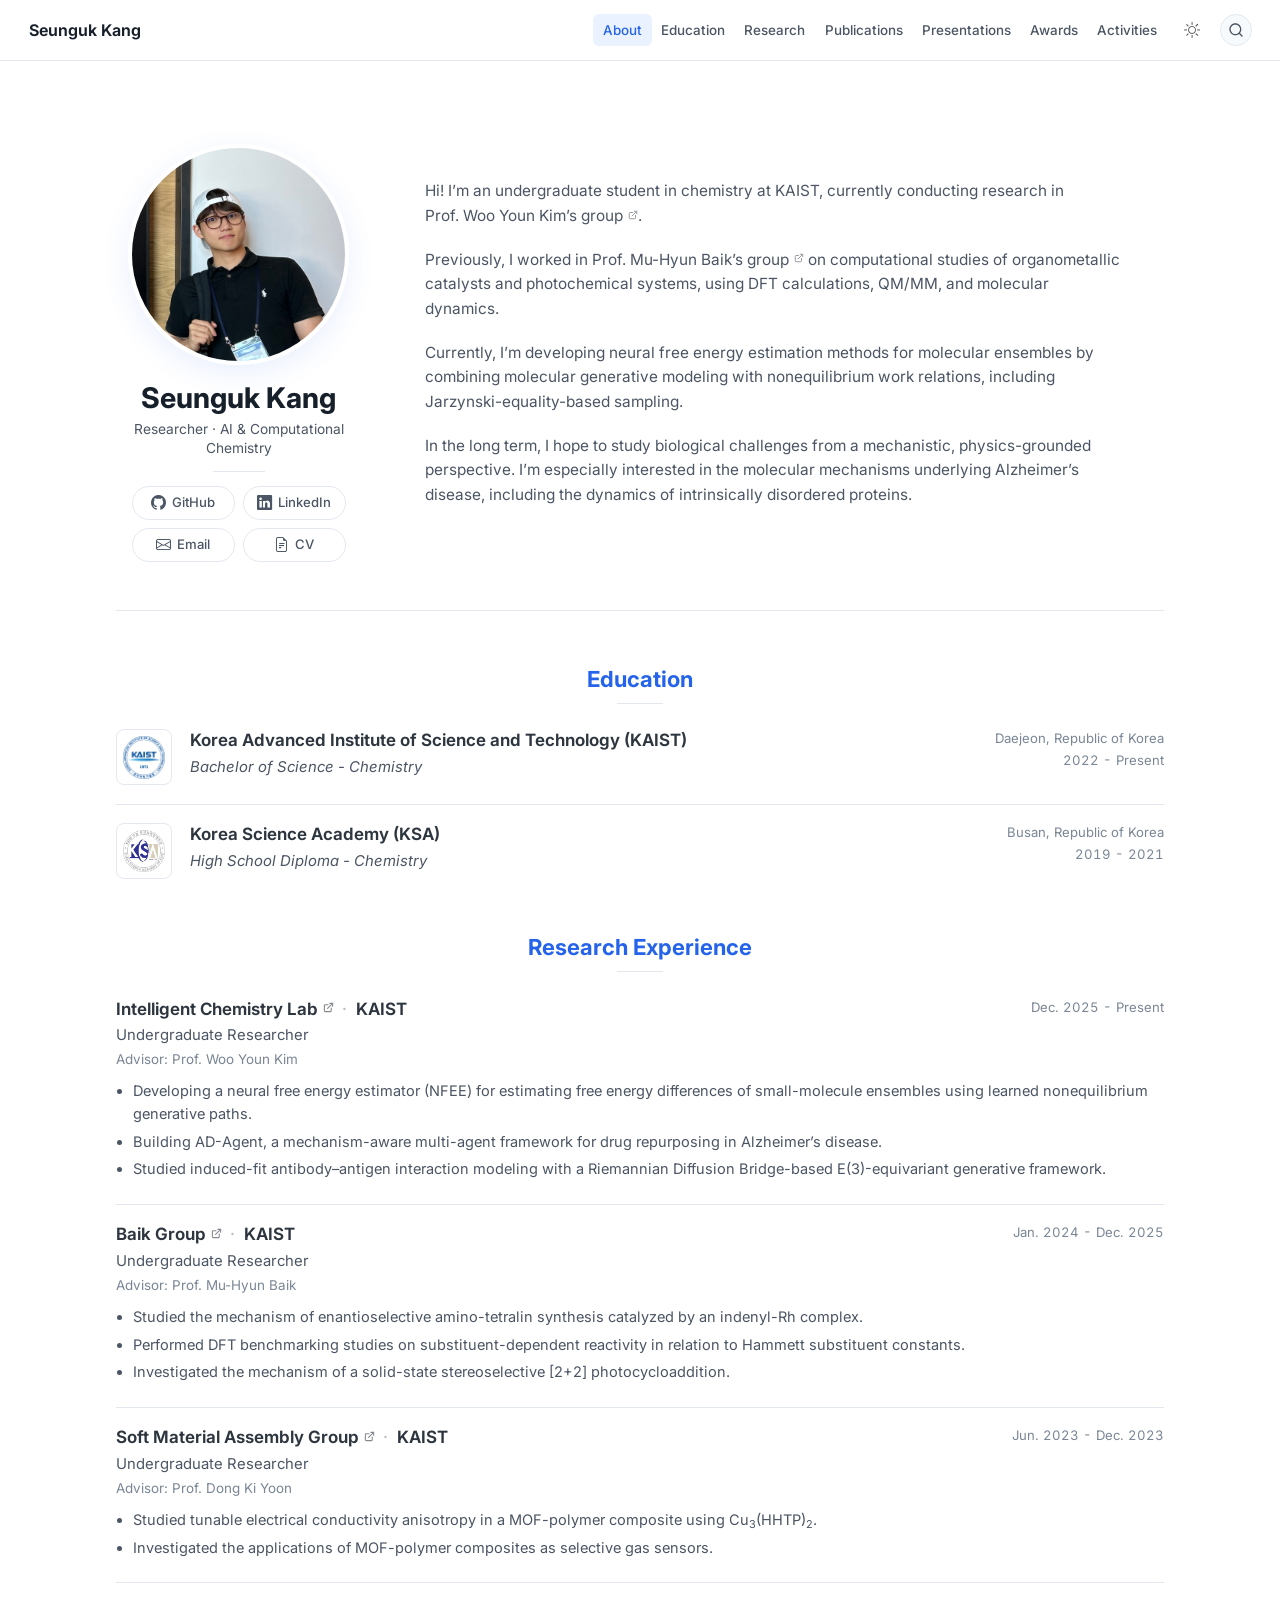
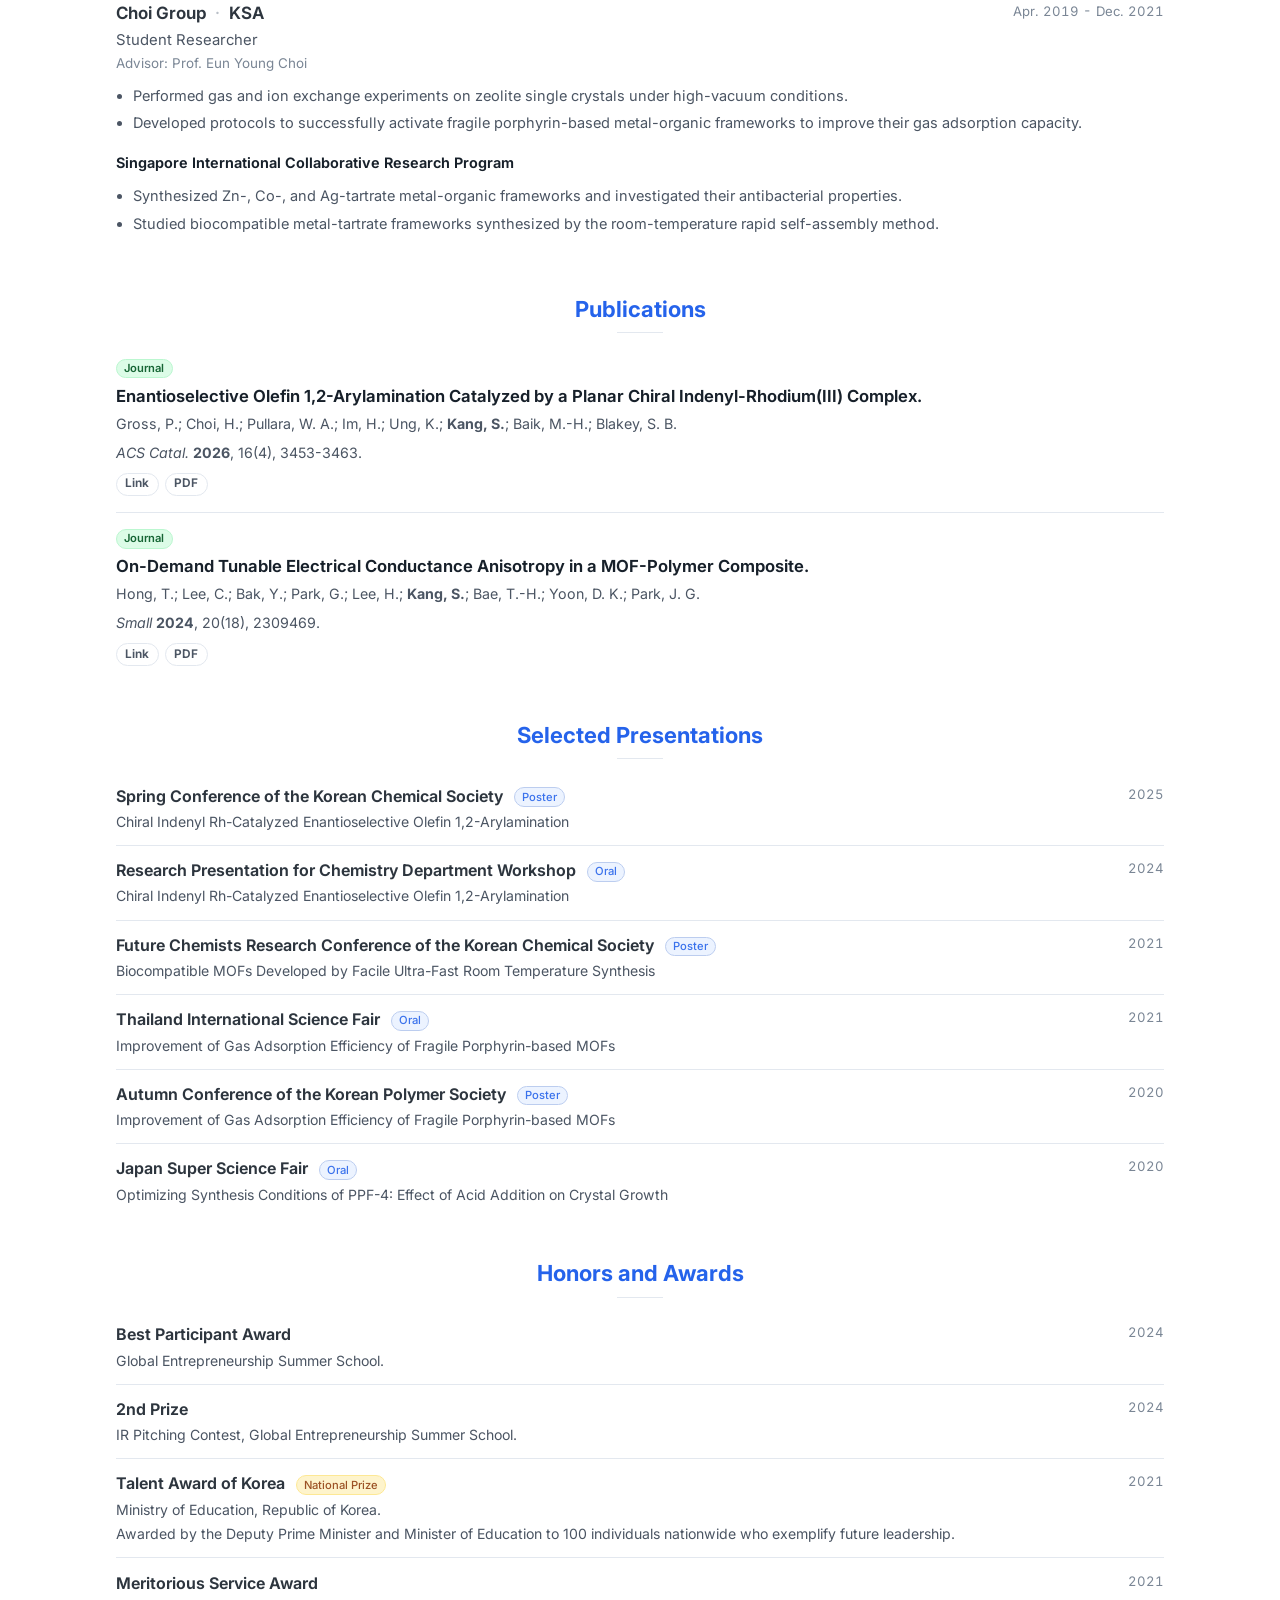
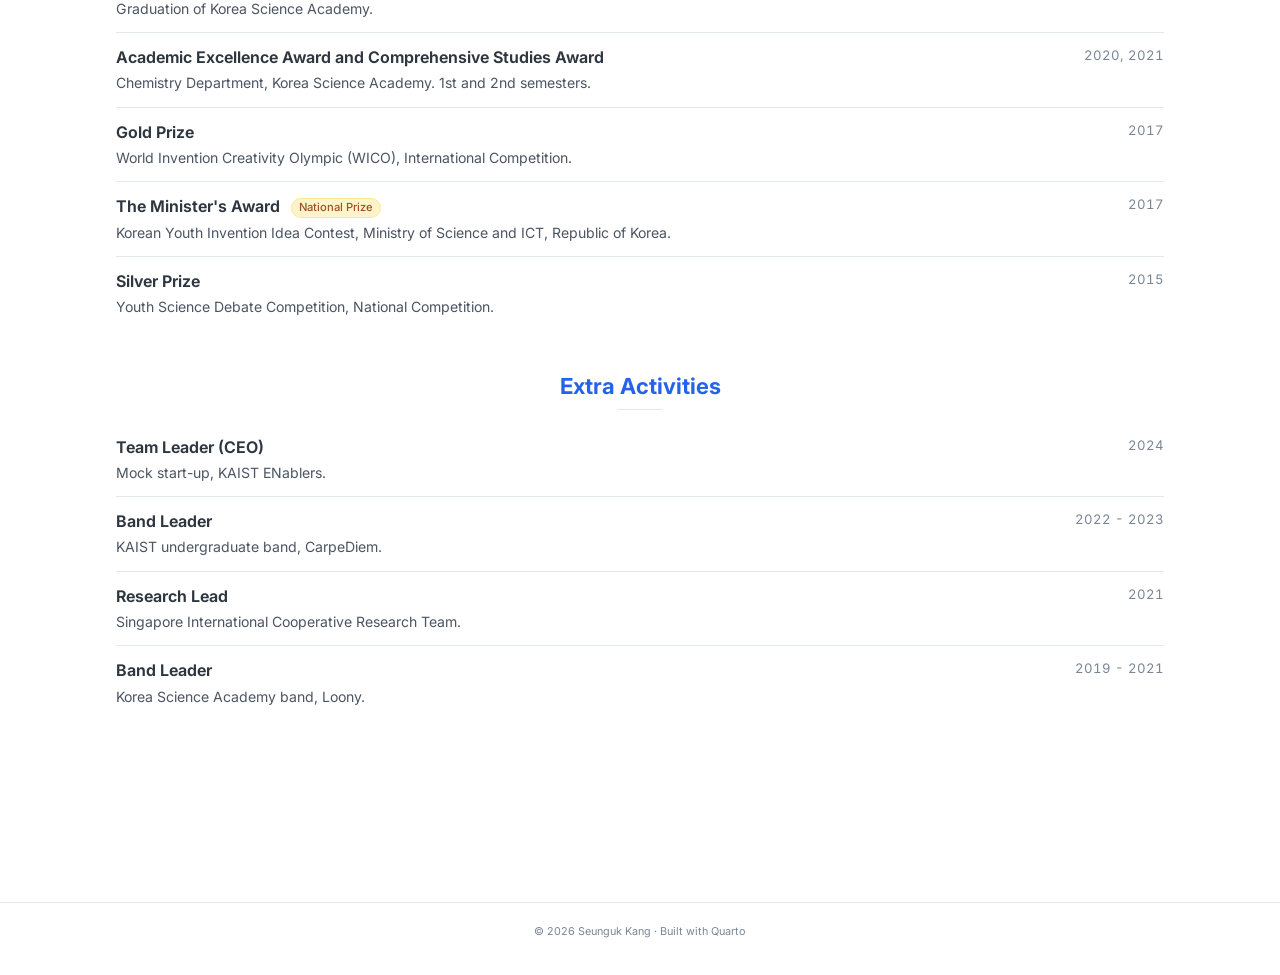
==== index.html @ 9afadae0 "deploy: a4766dec258dbac88ccc07f22ca8077f223b9bf3" ====
<!DOCTYPE html>
<html xmlns="http://www.w3.org/1999/xhtml" lang="en" xml:lang="en"><head>

<meta charset="utf-8">
<meta name="generator" content="quarto-1.9.38">

<meta name="viewport" content="width=device-width, initial-scale=1.0, user-scalable=yes">


<title>About – Seunguk Kang</title>
<style>
/* Default styles provided by pandoc.
** See https://pandoc.org/MANUAL.html#variables-for-html for config info.
*/
code{white-space: pre-wrap;}
span.smallcaps{font-variant: small-caps;}
div.columns{display: flex; gap: min(4vw, 1.5em);}
div.column{flex: auto; overflow-x: auto;}
div.hanging-indent{margin-left: 1.5em; text-indent: -1.5em;}
ul.task-list{list-style: none;}
ul.task-list li input[type="checkbox"] {
  width: 0.8em;
  margin: 0 0.8em 0.2em -1em; /* quarto-specific, see https://github.com/quarto-dev/quarto-cli/issues/4556 */ 
  vertical-align: middle;
}
</style>


<script src="site_libs/quarto-nav/quarto-nav.js"></script>
<script src="site_libs/quarto-nav/headroom.min.js"></script>
<script src="site_libs/clipboard/clipboard.min.js"></script>
<script src="site_libs/quarto-search/autocomplete.umd.js"></script>
<script src="site_libs/quarto-search/fuse.min.js"></script>
<script src="site_libs/quarto-search/quarto-search.js"></script>
<meta name="quarto:offset" content="./">
<link href="./assets/img/favicon.ico" rel="icon">
<script src="site_libs/quarto-html/quarto.js" type="module"></script>
<script src="site_libs/quarto-html/tabsets/tabsets.js" type="module"></script>
<script src="site_libs/quarto-html/popper.min.js"></script>
<script src="site_libs/quarto-html/tippy.umd.min.js"></script>
<script src="site_libs/quarto-html/anchor.min.js"></script>
<link href="site_libs/quarto-html/tippy.css" rel="stylesheet">
<link href="site_libs/quarto-html/quarto-syntax-highlighting-d58168542e1b05ab509c510cbeb13b13.css" rel="stylesheet" class="quarto-color-scheme" id="quarto-text-highlighting-styles">
<link href="site_libs/quarto-html/quarto-syntax-highlighting-dark-88e37a8f5ac5aee93fe4de4f1f74577c.css" rel="stylesheet" class="quarto-color-scheme quarto-color-alternate" id="quarto-text-highlighting-styles">
<link href="site_libs/quarto-html/quarto-syntax-highlighting-d58168542e1b05ab509c510cbeb13b13.css" rel="stylesheet" class="quarto-color-scheme-extra" id="quarto-text-highlighting-styles">
<script src="site_libs/bootstrap/bootstrap.min.js"></script>
<link href="site_libs/bootstrap/bootstrap-icons.css" rel="stylesheet">
<link href="site_libs/bootstrap/bootstrap-965197c126775c6420c05f6be3feb18d.min.css" rel="stylesheet" append-hash="true" class="quarto-color-scheme" id="quarto-bootstrap" data-mode="light">
<link href="site_libs/bootstrap/bootstrap-dark-6d43f9b1f0f131629f272152617cad89.min.css" rel="stylesheet" append-hash="true" class="quarto-color-scheme quarto-color-alternate" id="quarto-bootstrap" data-mode="dark">
<link href="site_libs/bootstrap/bootstrap-965197c126775c6420c05f6be3feb18d.min.css" rel="stylesheet" append-hash="true" class="quarto-color-scheme-extra" id="quarto-bootstrap" data-mode="light">
<script id="quarto-search-options" type="application/json">{
  "location": "navbar",
  "copy-button": false,
  "collapse-after": 3,
  "panel-placement": "end",
  "type": "overlay",
  "limit": 50,
  "keyboard-shortcut": [
    "f",
    "/",
    "s"
  ],
  "show-item-context": false,
  "language": {
    "search-no-results-text": "No results",
    "search-matching-documents-text": "matching documents",
    "search-copy-link-title": "Copy link to search",
    "search-hide-matches-text": "Hide additional matches",
    "search-more-match-text": "more match in this document",
    "search-more-matches-text": "more matches in this document",
    "search-clear-button-title": "Clear",
    "search-text-placeholder": "",
    "search-detached-cancel-button-title": "Cancel",
    "search-submit-button-title": "Submit",
    "search-label": "Search"
  }
}</script>
<style>html{ scroll-behavior: smooth; }</style>
<link rel="preconnect" href="https://fonts.googleapis.com">
<link href="https://fonts.googleapis.com/css2?family=Inter:wght@300;400;500;600;700;800&amp;family=JetBrains+Mono:wght@400;500&amp;display=swap" rel="stylesheet">


</head>

<body class="nav-fixed fullcontent quarto-light"><script id="quarto-html-before-body" type="application/javascript">
    const toggleBodyColorMode = (bsSheetEl) => {
      const mode = bsSheetEl.getAttribute("data-mode");
      const bodyEl = window.document.querySelector("body");
      if (mode === "dark") {
        bodyEl.classList.add("quarto-dark");
        bodyEl.classList.remove("quarto-light");
      } else {
        bodyEl.classList.add("quarto-light");
        bodyEl.classList.remove("quarto-dark");
      }
    }
    const toggleBodyColorPrimary = () => {
      const bsSheetEl = window.document.querySelector("link#quarto-bootstrap:not([rel=disabled-stylesheet])");
      if (bsSheetEl) {
        toggleBodyColorMode(bsSheetEl);
      }
    }
    const setColorSchemeToggle = (alternate) => {
      const toggles = window.document.querySelectorAll('.quarto-color-scheme-toggle');
      for (let i=0; i < toggles.length; i++) {
        const toggle = toggles[i];
        if (toggle) {
          if (alternate) {
            toggle.classList.add("alternate");
          } else {
            toggle.classList.remove("alternate");
          }
        }
      }
    };
    const toggleColorMode = (alternate) => {
      // Switch the stylesheets
      const primaryStylesheets = window.document.querySelectorAll('link.quarto-color-scheme:not(.quarto-color-alternate)');
      const alternateStylesheets = window.document.querySelectorAll('link.quarto-color-scheme.quarto-color-alternate');
      manageTransitions('#quarto-margin-sidebar .nav-link', false);
      if (alternate) {
        // note: dark is layered on light, we don't disable primary!
        enableStylesheet(alternateStylesheets);
        for (const sheetNode of alternateStylesheets) {
          if (sheetNode.id === "quarto-bootstrap") {
            toggleBodyColorMode(sheetNode);
          }
        }
      } else {
        disableStylesheet(alternateStylesheets);
        enableStylesheet(primaryStylesheets)
        toggleBodyColorPrimary();
      }
      manageTransitions('#quarto-margin-sidebar .nav-link', true);
      // Switch the toggles
      setColorSchemeToggle(alternate)
      // Hack to workaround the fact that safari doesn't
      // properly recolor the scrollbar when toggling (#1455)
      if (navigator.userAgent.indexOf('Safari') > 0 && navigator.userAgent.indexOf('Chrome') == -1) {
        manageTransitions("body", false);
        window.scrollTo(0, 1);
        setTimeout(() => {
          window.scrollTo(0, 0);
          manageTransitions("body", true);
        }, 40);
      }
    }
    const disableStylesheet = (stylesheets) => {
      for (let i=0; i < stylesheets.length; i++) {
        const stylesheet = stylesheets[i];
        stylesheet.rel = 'disabled-stylesheet';
      }
    }
    const enableStylesheet = (stylesheets) => {
      for (let i=0; i < stylesheets.length; i++) {
        const stylesheet = stylesheets[i];
        if(stylesheet.rel !== 'stylesheet') { // for Chrome, which will still FOUC without this check
          stylesheet.rel = 'stylesheet';
        }
      }
    }
    const manageTransitions = (selector, allowTransitions) => {
      const els = window.document.querySelectorAll(selector);
      for (let i=0; i < els.length; i++) {
        const el = els[i];
        if (allowTransitions) {
          el.classList.remove('notransition');
        } else {
          el.classList.add('notransition');
        }
      }
    }
    const isFileUrl = () => {
      return window.location.protocol === 'file:';
    }
    const hasAlternateSentinel = () => {
      let styleSentinel = getColorSchemeSentinel();
      if (styleSentinel !== null) {
        return styleSentinel === "alternate";
      } else {
        return false;
      }
    }
    const setStyleSentinel = (alternate) => {
      const value = alternate ? "alternate" : "default";
      if (!isFileUrl()) {
        window.localStorage.setItem("quarto-color-scheme", value);
      } else {
        localAlternateSentinel = value;
      }
    }
    const getColorSchemeSentinel = () => {
      if (!isFileUrl()) {
        const storageValue = window.localStorage.getItem("quarto-color-scheme");
        return storageValue != null ? storageValue : localAlternateSentinel;
      } else {
        return localAlternateSentinel;
      }
    }
    const toggleGiscusIfUsed = (isAlternate, darkModeDefault) => {
      const baseTheme = document.querySelector('#giscus-base-theme')?.value ?? 'light';
      const alternateTheme = document.querySelector('#giscus-alt-theme')?.value ?? 'dark';
      let newTheme = '';
      if(authorPrefersDark) {
        newTheme = isAlternate ? baseTheme : alternateTheme;
      } else {
        newTheme = isAlternate ? alternateTheme : baseTheme;
      }
      const changeGiscusTheme = () => {
        // From: https://github.com/giscus/giscus/issues/336
        const sendMessage = (message) => {
          const iframe = document.querySelector('iframe.giscus-frame');
          if (!iframe) return;
          iframe.contentWindow.postMessage({ giscus: message }, 'https://giscus.app');
        }
        sendMessage({
          setConfig: {
            theme: newTheme
          }
        });
      }
      const isGiscussLoaded = window.document.querySelector('iframe.giscus-frame') !== null;
      if (isGiscussLoaded) {
        changeGiscusTheme();
      }
    };
    const authorPrefersDark = false;
    const darkModeDefault = authorPrefersDark;
      document.querySelector('link#quarto-text-highlighting-styles.quarto-color-scheme-extra').rel = 'disabled-stylesheet';
      document.querySelector('link#quarto-bootstrap.quarto-color-scheme-extra').rel = 'disabled-stylesheet';
    let localAlternateSentinel = darkModeDefault ? 'alternate' : 'default';
    // Dark / light mode switch
    window.quartoToggleColorScheme = () => {
      // Read the current dark / light value
      let toAlternate = !hasAlternateSentinel();
      toggleColorMode(toAlternate);
      setStyleSentinel(toAlternate);
      toggleGiscusIfUsed(toAlternate, darkModeDefault);
      window.dispatchEvent(new Event('resize'));
    };
    // Switch to dark mode if need be
    if (hasAlternateSentinel()) {
      toggleColorMode(true);
    } else {
      toggleColorMode(false);
    }
  </script>

<div id="quarto-search-results"></div>
  <header id="quarto-header" class="headroom fixed-top">
    <nav class="navbar navbar-expand-lg " data-bs-theme="dark">
      <div class="navbar-container container-fluid">
      <div class="navbar-brand-container mx-auto">
    <a class="navbar-brand" href="./index.html">
    <span class="navbar-title">Seunguk Kang</span>
    </a>
  </div>
            <div id="quarto-search" class="" title="Search"></div>
          <button class="navbar-toggler" type="button" data-bs-toggle="collapse" data-bs-target="#navbarCollapse" aria-controls="navbarCollapse" role="menu" aria-expanded="false" aria-label="Toggle navigation" onclick="if (window.quartoToggleHeadroom) { window.quartoToggleHeadroom(); }">
  <span class="navbar-toggler-icon"></span>
</button>
          <div class="collapse navbar-collapse" id="navbarCollapse">
            <ul class="navbar-nav navbar-nav-scroll me-auto">
  <li class="nav-item">
    <a class="nav-link active" href="./index.html" aria-current="page"> 
<span class="menu-text">About</span></a>
  </li>  
  <li class="nav-item">
    <a class="nav-link" href="./index.html#education"> 
<span class="menu-text">Education</span></a>
  </li>  
  <li class="nav-item">
    <a class="nav-link" href="./index.html#research-experiences"> 
<span class="menu-text">Research</span></a>
  </li>  
  <li class="nav-item">
    <a class="nav-link" href="./index.html#publications"> 
<span class="menu-text">Publications</span></a>
  </li>  
  <li class="nav-item">
    <a class="nav-link" href="./index.html#selected-presentations"> 
<span class="menu-text">Presentations</span></a>
  </li>  
  <li class="nav-item">
    <a class="nav-link" href="./index.html#honors-and-awards"> 
<span class="menu-text">Awards</span></a>
  </li>  
  <li class="nav-item">
    <a class="nav-link" href="./index.html#extra-activities"> 
<span class="menu-text">Activities</span></a>
  </li>  
</ul>
          </div> <!-- /navcollapse -->
            <div class="quarto-navbar-tools">
  <a href="" class="quarto-color-scheme-toggle quarto-navigation-tool  px-1" onclick="window.quartoToggleColorScheme(); return false;" title="Toggle dark mode"><i class="bi"></i></a>
</div>
      </div> <!-- /container-fluid -->
    </nav>
</header>
<!-- content -->
<div id="quarto-content" class="quarto-container page-columns page-rows-contents page-layout-article page-navbar">
<!-- sidebar -->
<!-- margin-sidebar -->
    
<!-- main -->
<main class="content" id="quarto-document-content">


<header id="title-block-header" class="quarto-title-block default">
<div class="quarto-title">
<h1 class="title">About</h1>
</div>



<div class="quarto-title-meta">

    
  
    
  </div>
  


</header>


<div class="sk-about-page">
  <div class="sk-mobile-notice">
    This page is optimized for desktop viewing. Please use a larger screen for the best layout.
  </div>

  <div class="sk-about-hero">
    <div class="sk-profile-panel">
      <img src="assets/img/Profile.jpg" alt="Seunguk Kang" class="sk-profile-img">
      <h1 class="sk-profile-name">Seunguk Kang</h1>
      <p class="sk-profile-role">Researcher · AI &amp; Computational Chemistry</p>
      <div class="sk-profile-divider" aria-hidden="true"></div>
      <div class="sk-social-links">
        <a href="https://github.com/seungukkang" target="_blank" rel="noopener" aria-label="GitHub profile">
          <i class="bi bi-github" aria-hidden="true"></i>
          GitHub
        </a>
        <a href="https://www.linkedin.com/in/seungukkang319/" target="_blank" rel="noopener" aria-label="LinkedIn profile">
          <i class="bi bi-linkedin" aria-hidden="true"></i>
          LinkedIn
        </a>
        <a href="mailto:drkd319@kaist.ac.kr" aria-label="Email Seunguk Kang">
          <i class="bi bi-envelope" aria-hidden="true"></i>
          Email
        </a>
        <a href="assets/cv/Seunguk_Kang_CV.pdf" target="_blank" rel="noopener" aria-label="Download CV">
          <i class="bi bi-file-earmark-text" aria-hidden="true"></i>
          CV
        </a>
      </div>
    </div>
    <div class="sk-about-copy">
      <p class="sk-about-intro">
        Hi! I’m an undergraduate student in chemistry at KAIST, currently conducting research in <a class="sk-lab-link" href="https://wooyoun.kaist.ac.kr/" target="_blank" rel="noopener noreferrer">Prof. Woo Youn Kim’s group<span class="sk-link-icon" aria-hidden="true"></span><span class="visually-hidden"> website</span></a>.
      </p>
      <p class="sk-about-intro">
        Previously, I worked in <a class="sk-lab-link" href="https://baik-laboratory.com/" target="_blank" rel="noopener noreferrer">Prof. Mu-Hyun Baik’s group<span class="sk-link-icon" aria-hidden="true"></span><span class="visually-hidden"> website</span></a> on computational studies of organometallic catalysts and photochemical systems, using DFT calculations, QM/MM, and molecular dynamics.
      </p>
      <p class="sk-about-intro">
        Currently, I’m developing neural free energy estimation methods for molecular ensembles by combining molecular generative modeling with nonequilibrium work relations, including Jarzynski-equality-based sampling.
      </p>
      <p class="sk-about-intro">
        In the long term, I hope to study biological challenges from a mechanistic, physics-grounded perspective. I’m especially interested in the molecular mechanisms underlying Alzheimer’s disease, including the dynamics of intrinsically disordered proteins.
      </p>
    </div>
  </div>

  <section class="sk-about-section" id="education">
    <h2 class="anchored">Education</h2>
    <div class="sk-entry-list">
      <article class="sk-entry">
        <div class="sk-entry-mark">
          <img src="assets/img/emblem_KAIST.gif" alt="KAIST emblem">
        </div>
        <div class="sk-entry-body">
          <div class="sk-entry-header">
            <div>
              <h3 class="anchored">Korea Advanced Institute of Science and Technology (KAIST)</h3>
              <p class="sk-entry-role"><em>Bachelor of Science - Chemistry</em></p>
            </div>
            <div class="sk-entry-meta">
              <span>Daejeon, Republic of Korea</span>
              <span>2022 - Present</span>
            </div>
          </div>
        </div>
      </article>

      <article class="sk-entry">
        <div class="sk-entry-mark">
          <img src="assets/img/Emblem_KSA.png" alt="KSA emblem">
        </div>
        <div class="sk-entry-body">
          <div class="sk-entry-header">
            <div>
              <h3 class="anchored">Korea Science Academy (KSA)</h3>
              <p class="sk-entry-role"><em>High School Diploma - Chemistry</em></p>
            </div>
            <div class="sk-entry-meta">
              <span>Busan, Republic of Korea</span>
              <span>2019 - 2021</span>
            </div>
          </div>
        </div>
      </article>
    </div>
  </section>

  <section class="sk-about-section" id="research-experiences">
    <h2 class="anchored">Research Experience</h2>
    <div class="sk-entry-list">
      <article class="sk-entry sk-entry-plain">
        <div class="sk-entry-body">
          <div class="sk-entry-header">
            <div>
              <h3 class="anchored"><a class="sk-lab-link" href="https://wooyoun.kaist.ac.kr/" target="_blank" rel="noopener noreferrer">Intelligent Chemistry Lab<span class="sk-link-icon" aria-hidden="true"></span><span class="visually-hidden"> website</span></a> <span class="sk-entry-separator">·</span> KAIST</h3>
              <p class="sk-entry-role">Undergraduate Researcher</p>
              <p class="sk-entry-advisor">Advisor: Prof. Woo Youn Kim</p>
            </div>
            <div class="sk-entry-meta">
              <span>Dec. 2025 - Present</span>
            </div>
          </div>
          <ul class="sk-entry-bullets">
            <li>Developing a neural free energy estimator (NFEE) for estimating free energy differences of small-molecule ensembles using learned nonequilibrium generative paths.</li>
            <li>Building AD-Agent, a mechanism-aware multi-agent framework for drug repurposing in Alzheimer’s disease.</li>
            <li>Studied induced-fit antibody–antigen interaction modeling with a Riemannian Diffusion Bridge-based E(3)-equivariant generative framework.</li>
          </ul>
        </div>
      </article>

      <article class="sk-entry sk-entry-plain">
        <div class="sk-entry-body">
          <div class="sk-entry-header">
            <div>
              <h3 class="anchored"><a class="sk-lab-link" href="https://baik-laboratory.com/" target="_blank" rel="noopener noreferrer">Baik Group<span class="sk-link-icon" aria-hidden="true"></span><span class="visually-hidden"> website</span></a> <span class="sk-entry-separator">·</span> KAIST</h3>
              <p class="sk-entry-role">Undergraduate Researcher</p>
              <p class="sk-entry-advisor">Advisor: Prof. Mu-Hyun Baik</p>
            </div>
            <div class="sk-entry-meta">
              <span>Jan. 2024 - Dec. 2025</span>
            </div>
          </div>
          <ul class="sk-entry-bullets">
            <li>Studied the mechanism of enantioselective amino-tetralin synthesis catalyzed by an indenyl-Rh complex.</li>
            <li>Performed DFT benchmarking studies on substituent-dependent reactivity in relation to Hammett substituent constants.</li>
            <li>Investigated the mechanism of a solid-state stereoselective [2+2] photocycloaddition.</li>
          </ul>
        </div>
      </article>

      <article class="sk-entry sk-entry-plain">
        <div class="sk-entry-body">
          <div class="sk-entry-header">
            <div>
              <h3 class="anchored"><a class="sk-lab-link" href="https://yoon.kaist.ac.kr/" target="_blank" rel="noopener noreferrer">Soft Material Assembly Group<span class="sk-link-icon" aria-hidden="true"></span><span class="visually-hidden"> website</span></a> <span class="sk-entry-separator">·</span> KAIST</h3>
              <p class="sk-entry-role">Undergraduate Researcher</p>
              <p class="sk-entry-advisor">Advisor: Prof. Dong Ki Yoon</p>
            </div>
            <div class="sk-entry-meta">
              <span>Jun. 2023 - Dec. 2023</span>
            </div>
          </div>
          <ul class="sk-entry-bullets">
            <li>Studied tunable electrical conductivity anisotropy in a MOF-polymer composite using Cu<sub>3</sub>(HHTP)<sub>2</sub>.</li>
            <li>Investigated the applications of MOF-polymer composites as selective gas sensors.</li>
          </ul>
        </div>
      </article>

      <article class="sk-entry sk-entry-plain">
        <div class="sk-entry-body">
          <div class="sk-entry-header">
            <div>
              <h3 class="anchored">Choi Group <span class="sk-entry-separator">·</span> KSA</h3>
              <p class="sk-entry-role">Student Researcher</p>
              <p class="sk-entry-advisor">Advisor: Prof. Eun Young Choi</p>
            </div>
            <div class="sk-entry-meta">
              <span>Apr. 2019 - Dec. 2021</span>
            </div>
          </div>
          <ul class="sk-entry-bullets">
            <li>Performed gas and ion exchange experiments on zeolite single crystals under high-vacuum conditions.</li>
            <li>Developed protocols to successfully activate fragile porphyrin-based metal-organic frameworks to improve their gas adsorption capacity.</li>
          </ul>
          <p class="sk-entry-subheading">Singapore International Collaborative Research Program</p>
          <ul class="sk-entry-bullets">
            <li>Synthesized Zn-, Co-, and Ag-tartrate metal-organic frameworks and investigated their antibacterial properties.</li>
            <li>Studied biocompatible metal-tartrate frameworks synthesized by the room-temperature rapid self-assembly method.</li>
          </ul>
        </div>
      </article>
    </div>
  </section>

  <section class="sk-about-section" id="publications">
    <h2 class="anchored">Publications</h2>
    <div class="sk-publication-list">
      <article class="sk-publication">
        <div>
          <div class="sk-publication-kicker">
            <span class="sk-pub-type-badge pub-journal">Journal</span>
          </div>
          <p class="sk-publication-title">Enantioselective Olefin 1,2-Arylamination Catalyzed by a Planar Chiral Indenyl-Rhodium(III) Complex.</p>
          <p class="sk-publication-authors">Gross, P.; Choi, H.; Pullara, W. A.; Im, H.; Ung, K.; <strong>Kang, S.</strong>; Baik, M.-H.; Blakey, S. B.</p>
          <p class="sk-publication-venue"><em>ACS Catal.</em> <strong>2026</strong>, 16(4), 3453-3463.</p>
          <div class="sk-publication-links">
            <a href="https://doi.org/10.1021/acscatal.5c07589" target="_blank" rel="noopener noreferrer">Link</a>
            <a href="https://pubs.acs.org/doi/pdf/10.1021/acscatal.5c07589" target="_blank" rel="noopener noreferrer">PDF</a>
          </div>
        </div>
      </article>

      <article class="sk-publication">
        <div>
          <div class="sk-publication-kicker">
            <span class="sk-pub-type-badge pub-journal">Journal</span>
          </div>
          <p class="sk-publication-title">On-Demand Tunable Electrical Conductance Anisotropy in a MOF-Polymer Composite.</p>
          <p class="sk-publication-authors">Hong, T.; Lee, C.; Bak, Y.; Park, G.; Lee, H.; <strong>Kang, S.</strong>; Bae, T.-H.; Yoon, D. K.; Park, J. G.</p>
          <p class="sk-publication-venue"><em>Small</em> <strong>2024</strong>, 20(18), 2309469.</p>
          <div class="sk-publication-links">
            <a href="https://doi.org/10.1002/smll.202309469" target="_blank" rel="noopener noreferrer">Link</a>
            <a href="https://onlinelibrary.wiley.com/doi/pdf/10.1002/smll.202309469" target="_blank" rel="noopener noreferrer">PDF</a>
          </div>
        </div>
      </article>
    </div>
  </section>

  <section class="sk-about-section" id="selected-presentations">
    <h2 class="anchored">Selected Presentations</h2>
    <div class="sk-activity-list">
      <article class="sk-activity">
        <div>
          <h3 class="anchored">Spring Conference of the Korean Chemical Society <span class="sk-type-badge">Poster</span></h3>
          <p>Chiral Indenyl Rh-Catalyzed Enantioselective Olefin 1,2-Arylamination</p>
        </div>
        <div class="sk-activity-meta">
          <span>2025</span>
        </div>
      </article>

      <article class="sk-activity">
        <div>
          <h3 class="anchored">Research Presentation for Chemistry Department Workshop <span class="sk-type-badge">Oral</span></h3>
          <p>Chiral Indenyl Rh-Catalyzed Enantioselective Olefin 1,2-Arylamination</p>
        </div>
        <div class="sk-activity-meta">
          <span>2024</span>
        </div>
      </article>

      <article class="sk-activity">
        <div>
          <h3 class="anchored">Future Chemists Research Conference of the Korean Chemical Society <span class="sk-type-badge">Poster</span></h3>
          <p>Biocompatible MOFs Developed by Facile Ultra-Fast Room Temperature Synthesis</p>
        </div>
        <div class="sk-activity-meta">
          <span>2021</span>
        </div>
      </article>

      <article class="sk-activity">
        <div>
          <h3 class="anchored">Thailand International Science Fair <span class="sk-type-badge">Oral</span></h3>
          <p>Improvement of Gas Adsorption Efficiency of Fragile Porphyrin-based MOFs</p>
        </div>
        <div class="sk-activity-meta">
          <span>2021</span>
        </div>
      </article>

      <article class="sk-activity">
        <div>
          <h3 class="anchored">Autumn Conference of the Korean Polymer Society <span class="sk-type-badge">Poster</span></h3>
          <p>Improvement of Gas Adsorption Efficiency of Fragile Porphyrin-based MOFs</p>
        </div>
        <div class="sk-activity-meta">
          <span>2020</span>
        </div>
      </article>

      <article class="sk-activity">
        <div>
          <h3 class="anchored">Japan Super Science Fair <span class="sk-type-badge">Oral</span></h3>
          <p>Optimizing Synthesis Conditions of PPF-4: Effect of Acid Addition on Crystal Growth</p>
        </div>
        <div class="sk-activity-meta">
          <span>2020</span>
        </div>
      </article>
    </div>
  </section>

  <section class="sk-about-section" id="honors-and-awards">
    <h2 class="anchored">Honors and Awards</h2>
    <div class="sk-activity-list">
      <article class="sk-activity">
        <div>
          <h3 class="anchored">Best Participant Award</h3>
          <p>Global Entrepreneurship Summer School.</p>
        </div>
        <div class="sk-activity-meta">
          <span>2024</span>
        </div>
      </article>

      <article class="sk-activity">
        <div>
          <h3 class="anchored">2nd Prize</h3>
          <p>IR Pitching Contest, Global Entrepreneurship Summer School.</p>
        </div>
        <div class="sk-activity-meta">
          <span>2024</span>
        </div>
      </article>

      <article class="sk-activity">
        <div>
          <h3 class="anchored">Talent Award of Korea <span class="sk-award-badge">National Prize</span></h3>
          <p>Ministry of Education, Republic of Korea.</p>
          <p>Awarded by the Deputy Prime Minister and Minister of Education to 100 individuals nationwide who exemplify future leadership.</p>
        </div>
        <div class="sk-activity-meta">
          <span>2021</span>
        </div>
      </article>

      <article class="sk-activity">
        <div>
          <h3 class="anchored">Meritorious Service Award</h3>
          <p>Graduation of Korea Science Academy.</p>
        </div>
        <div class="sk-activity-meta">
          <span>2021</span>
        </div>
      </article>

      <article class="sk-activity">
        <div>
          <h3 class="anchored">Academic Excellence Award and Comprehensive Studies Award</h3>
          <p>Chemistry Department, Korea Science Academy. 1st and 2nd semesters.</p>
        </div>
        <div class="sk-activity-meta">
          <span>2020, 2021</span>
        </div>
      </article>

      <article class="sk-activity">
        <div>
          <h3 class="anchored">Gold Prize</h3>
          <p>World Invention Creativity Olympic (WICO), International Competition.</p>
        </div>
        <div class="sk-activity-meta">
          <span>2017</span>
        </div>
      </article>

      <article class="sk-activity">
        <div>
          <h3 class="anchored">The Minister's Award <span class="sk-award-badge">National Prize</span></h3>
          <p>Korean Youth Invention Idea Contest, Ministry of Science and ICT, Republic of Korea.</p>
        </div>
        <div class="sk-activity-meta">
          <span>2017</span>
        </div>
      </article>

      <article class="sk-activity">
        <div>
          <h3 class="anchored">Silver Prize</h3>
          <p>Youth Science Debate Competition, National Competition.</p>
        </div>
        <div class="sk-activity-meta">
          <span>2015</span>
        </div>
      </article>
    </div>
  </section>

  <section class="sk-about-section" id="extra-activities">
    <h2 class="anchored">Extra Activities</h2>
    <div class="sk-activity-list">
      <article class="sk-activity">
        <div>
          <h3 class="anchored">Team Leader (CEO)</h3>
          <p>Mock start-up, KAIST ENablers.</p>
        </div>
        <div class="sk-activity-meta">
          <span>2024</span>
        </div>
      </article>

      <article class="sk-activity">
        <div>
          <h3 class="anchored">Band Leader</h3>
          <p>KAIST undergraduate band, CarpeDiem.</p>
        </div>
        <div class="sk-activity-meta">
          <span>2022 - 2023</span>
        </div>
      </article>

      <article class="sk-activity">
        <div>
          <h3 class="anchored">Research Lead</h3>
          <p>Singapore International Cooperative Research Team.</p>
        </div>
        <div class="sk-activity-meta">
          <span>2021</span>
        </div>
      </article>

      <article class="sk-activity">
        <div>
          <h3 class="anchored">Band Leader</h3>
          <p>Korea Science Academy band, Loony.</p>
        </div>
        <div class="sk-activity-meta">
          <span>2019 - 2021</span>
        </div>
      </article>
    </div>
  </section>
</div>



</main> <!-- /main -->
<script id="quarto-html-after-body" type="application/javascript">
  window.document.addEventListener("DOMContentLoaded", function (event) {
    // Ensure there is a toggle, if there isn't float one in the top right
    if (window.document.querySelector('.quarto-color-scheme-toggle') === null) {
      const a = window.document.createElement('a');
      a.classList.add('top-right');
      a.classList.add('quarto-color-scheme-toggle');
      a.href = "";
      a.onclick = function() { try { window.quartoToggleColorScheme(); } catch {} return false; };
      const i = window.document.createElement("i");
      i.classList.add('bi');
      a.appendChild(i);
      window.document.body.appendChild(a);
    }
    setColorSchemeToggle(hasAlternateSentinel())
    const icon = "";
    const anchorJS = new window.AnchorJS();
    anchorJS.options = {
      placement: 'right',
      icon: icon
    };
    anchorJS.add('.anchored');
    const isCodeAnnotation = (el) => {
      for (const clz of el.classList) {
        if (clz.startsWith('code-annotation-')) {                     
          return true;
        }
      }
      return false;
    }
    const onCopySuccess = function(e) {
      // button target
      const button = e.trigger;
      // don't keep focus
      button.blur();
      // flash "checked"
      button.classList.add('code-copy-button-checked');
      var currentTitle = button.getAttribute("title");
      button.setAttribute("title", "Copied!");
      let tooltip;
      if (window.bootstrap) {
        button.setAttribute("data-bs-toggle", "tooltip");
        button.setAttribute("data-bs-placement", "left");
        button.setAttribute("data-bs-title", "Copied!");
        tooltip = new bootstrap.Tooltip(button, 
          { trigger: "manual", 
            customClass: "code-copy-button-tooltip",
            offset: [0, -8]});
        tooltip.show();    
      }
      setTimeout(function() {
        if (tooltip) {
          tooltip.hide();
          button.removeAttribute("data-bs-title");
          button.removeAttribute("data-bs-toggle");
          button.removeAttribute("data-bs-placement");
        }
        button.setAttribute("title", currentTitle);
        button.classList.remove('code-copy-button-checked');
      }, 1000);
      // clear code selection
      e.clearSelection();
    }
    const getTextToCopy = function(trigger) {
      const outerScaffold = trigger.parentElement.cloneNode(true);
      const codeEl = outerScaffold.querySelector('code');
      for (const childEl of codeEl.children) {
        if (isCodeAnnotation(childEl)) {
          childEl.remove();
        }
      }
      return codeEl.innerText;
    }
    const clipboard = new window.ClipboardJS('.code-copy-button:not([data-in-quarto-modal])', {
      text: getTextToCopy
    });
    clipboard.on('success', onCopySuccess);
    if (window.document.getElementById('quarto-embedded-source-code-modal')) {
      const clipboardModal = new window.ClipboardJS('.code-copy-button[data-in-quarto-modal]', {
        text: getTextToCopy,
        container: window.document.getElementById('quarto-embedded-source-code-modal')
      });
      clipboardModal.on('success', onCopySuccess);
    }
      var localhostRegex = new RegExp(/^(?:http|https):\/\/localhost\:?[0-9]*\//);
      var mailtoRegex = new RegExp(/^mailto:/);
        var filterRegex = new RegExp("https:\/\/seungukkang\.github\.io");
      var isInternal = (href) => {
          return filterRegex.test(href) || localhostRegex.test(href) || mailtoRegex.test(href);
      }
      // Inspect non-navigation links and adorn them if external
     var links = window.document.querySelectorAll('a[href]:not(.nav-link):not(.navbar-brand):not(.toc-action):not(.sidebar-link):not(.sidebar-item-toggle):not(.pagination-link):not(.no-external):not([aria-hidden]):not(.dropdown-item):not(.quarto-navigation-tool):not(.about-link)');
      for (var i=0; i<links.length; i++) {
        const link = links[i];
        if (!isInternal(link.href)) {
          // undo the damage that might have been done by quarto-nav.js in the case of
          // links that we want to consider external
          if (link.dataset.originalHref !== undefined) {
            link.href = link.dataset.originalHref;
          }
        }
      }
    function tippyHover(el, contentFn, onTriggerFn, onUntriggerFn) {
      const config = {
        allowHTML: true,
        maxWidth: 500,
        delay: 100,
        arrow: false,
        appendTo: function(el) {
            return el.parentElement;
        },
        interactive: true,
        interactiveBorder: 10,
        theme: 'quarto',
        placement: 'bottom-start',
      };
      if (contentFn) {
        config.content = contentFn;
      }
      if (onTriggerFn) {
        config.onTrigger = onTriggerFn;
      }
      if (onUntriggerFn) {
        config.onUntrigger = onUntriggerFn;
      }
      window.tippy(el, config); 
    }
    const noterefs = window.document.querySelectorAll('a[role="doc-noteref"]');
    for (var i=0; i<noterefs.length; i++) {
      const ref = noterefs[i];
      tippyHover(ref, function() {
        // use id or data attribute instead here
        let href = ref.getAttribute('data-footnote-href') || ref.getAttribute('href');
        try { href = new URL(href).hash; } catch {}
        const id = href.replace(/^#\/?/, "");
        const note = window.document.getElementById(id);
        if (note) {
          return note.innerHTML;
        } else {
          return "";
        }
      });
    }
    const xrefs = window.document.querySelectorAll('a.quarto-xref');
    const processXRef = (id, note) => {
      // Strip column container classes
      const stripColumnClz = (el) => {
        el.classList.remove("page-full", "page-columns");
        if (el.children) {
          for (const child of el.children) {
            stripColumnClz(child);
          }
        }
      }
      stripColumnClz(note)
      if (id === null || id.startsWith('sec-')) {
        // Special case sections, only their first couple elements
        const container = document.createElement("div");
        if (note.children && note.children.length > 2) {
          container.appendChild(note.children[0].cloneNode(true));
          for (let i = 1; i < note.children.length; i++) {
            const child = note.children[i];
            if (child.tagName === "P" && child.innerText === "") {
              continue;
            } else {
              container.appendChild(child.cloneNode(true));
              break;
            }
          }
          if (window.Quarto?.typesetMath) {
            window.Quarto.typesetMath(container);
          }
          return container.innerHTML
        } else {
          if (window.Quarto?.typesetMath) {
            window.Quarto.typesetMath(note);
          }
          return note.innerHTML;
        }
      } else {
        // Remove any anchor links if they are present
        const anchorLink = note.querySelector('a.anchorjs-link');
        if (anchorLink) {
          anchorLink.remove();
        }
        if (window.Quarto?.typesetMath) {
          window.Quarto.typesetMath(note);
        }
        if (note.classList.contains("callout")) {
          return note.outerHTML;
        } else {
          return note.innerHTML;
        }
      }
    }
    for (var i=0; i<xrefs.length; i++) {
      const xref = xrefs[i];
      tippyHover(xref, undefined, function(instance) {
        instance.disable();
        let url = xref.getAttribute('href');
        let hash = undefined; 
        if (url.startsWith('#')) {
          hash = url;
        } else {
          try { hash = new URL(url).hash; } catch {}
        }
        if (hash) {
          const id = hash.replace(/^#\/?/, "");
          const note = window.document.getElementById(id);
          if (note !== null) {
            try {
              const html = processXRef(id, note.cloneNode(true));
              instance.setContent(html);
            } finally {
              instance.enable();
              instance.show();
            }
          } else {
            // See if we can fetch this
            fetch(url.split('#')[0])
            .then(res => res.text())
            .then(html => {
              const parser = new DOMParser();
              const htmlDoc = parser.parseFromString(html, "text/html");
              const note = htmlDoc.getElementById(id);
              if (note !== null) {
                const html = processXRef(id, note);
                instance.setContent(html);
              } 
            }).finally(() => {
              instance.enable();
              instance.show();
            });
          }
        } else {
          // See if we can fetch a full url (with no hash to target)
          // This is a special case and we should probably do some content thinning / targeting
          fetch(url)
          .then(res => res.text())
          .then(html => {
            const parser = new DOMParser();
            const htmlDoc = parser.parseFromString(html, "text/html");
            const note = htmlDoc.querySelector('main.content');
            if (note !== null) {
              // This should only happen for chapter cross references
              // (since there is no id in the URL)
              // remove the first header
              if (note.children.length > 0 && note.children[0].tagName === "HEADER") {
                note.children[0].remove();
              }
              const html = processXRef(null, note);
              instance.setContent(html);
            } 
          }).finally(() => {
            instance.enable();
            instance.show();
          });
        }
      }, function(instance) {
      });
    }
        let selectedAnnoteEl;
        const selectorForAnnotation = ( cell, annotation) => {
          let cellAttr = 'data-code-cell="' + cell + '"';
          let lineAttr = 'data-code-annotation="' +  annotation + '"';
          const selector = 'span[' + cellAttr + '][' + lineAttr + ']';
          return selector;
        }
        const selectCodeLines = (annoteEl) => {
          const doc = window.document;
          const targetCell = annoteEl.getAttribute("data-target-cell");
          const targetAnnotation = annoteEl.getAttribute("data-target-annotation");
          const annoteSpan = window.document.querySelector(selectorForAnnotation(targetCell, targetAnnotation));
          const lines = annoteSpan.getAttribute("data-code-lines").split(",");
          const lineIds = lines.map((line) => {
            return targetCell + "-" + line;
          })
          let top = null;
          let height = null;
          let parent = null;
          if (lineIds.length > 0) {
              //compute the position of the single el (top and bottom and make a div)
              const el = window.document.getElementById(lineIds[0]);
              top = el.offsetTop;
              height = el.offsetHeight;
              parent = el.parentElement.parentElement;
            if (lineIds.length > 1) {
              const lastEl = window.document.getElementById(lineIds[lineIds.length - 1]);
              const bottom = lastEl.offsetTop + lastEl.offsetHeight;
              height = bottom - top;
            }
            if (top !== null && height !== null && parent !== null) {
              // cook up a div (if necessary) and position it 
              let div = window.document.getElementById("code-annotation-line-highlight");
              if (div === null) {
                div = window.document.createElement("div");
                div.setAttribute("id", "code-annotation-line-highlight");
                div.style.position = 'absolute';
                parent.appendChild(div);
              }
              div.style.top = top - 2 + "px";
              div.style.height = height + 4 + "px";
              div.style.left = 0;
              let gutterDiv = window.document.getElementById("code-annotation-line-highlight-gutter");
              if (gutterDiv === null) {
                gutterDiv = window.document.createElement("div");
                gutterDiv.setAttribute("id", "code-annotation-line-highlight-gutter");
                gutterDiv.style.position = 'absolute';
                const codeCell = window.document.getElementById(targetCell);
                const gutter = codeCell.querySelector('.code-annotation-gutter');
                gutter.appendChild(gutterDiv);
              }
              gutterDiv.style.top = top - 2 + "px";
              gutterDiv.style.height = height + 4 + "px";
            }
            selectedAnnoteEl = annoteEl;
          }
        };
        const unselectCodeLines = () => {
          const elementsIds = ["code-annotation-line-highlight", "code-annotation-line-highlight-gutter"];
          elementsIds.forEach((elId) => {
            const div = window.document.getElementById(elId);
            if (div) {
              div.remove();
            }
          });
          selectedAnnoteEl = undefined;
        };
          // Handle positioning of the toggle
      window.addEventListener(
        "resize",
        throttle(() => {
          elRect = undefined;
          if (selectedAnnoteEl) {
            selectCodeLines(selectedAnnoteEl);
          }
        }, 10)
      );
      function throttle(fn, ms) {
      let throttle = false;
      let timer;
        return (...args) => {
          if(!throttle) { // first call gets through
              fn.apply(this, args);
              throttle = true;
          } else { // all the others get throttled
              if(timer) clearTimeout(timer); // cancel #2
              timer = setTimeout(() => {
                fn.apply(this, args);
                timer = throttle = false;
              }, ms);
          }
        };
      }
        // Attach click handler to the DT
        const annoteDls = window.document.querySelectorAll('dt[data-target-cell]');
        for (const annoteDlNode of annoteDls) {
          annoteDlNode.addEventListener('click', (event) => {
            const clickedEl = event.target;
            if (clickedEl !== selectedAnnoteEl) {
              unselectCodeLines();
              const activeEl = window.document.querySelector('dt[data-target-cell].code-annotation-active');
              if (activeEl) {
                activeEl.classList.remove('code-annotation-active');
              }
              selectCodeLines(clickedEl);
              clickedEl.classList.add('code-annotation-active');
            } else {
              // Unselect the line
              unselectCodeLines();
              clickedEl.classList.remove('code-annotation-active');
            }
          });
        }
    const findCites = (el) => {
      const parentEl = el.parentElement;
      if (parentEl) {
        const cites = parentEl.dataset.cites;
        if (cites) {
          return {
            el,
            cites: cites.split(' ')
          };
        } else {
          return findCites(el.parentElement)
        }
      } else {
        return undefined;
      }
    };
    var bibliorefs = window.document.querySelectorAll('a[role="doc-biblioref"]');
    for (var i=0; i<bibliorefs.length; i++) {
      const ref = bibliorefs[i];
      const citeInfo = findCites(ref);
      if (citeInfo) {
        tippyHover(citeInfo.el, function() {
          var popup = window.document.createElement('div');
          citeInfo.cites.forEach(function(cite) {
            var citeDiv = window.document.createElement('div');
            citeDiv.classList.add('hanging-indent');
            citeDiv.classList.add('csl-entry');
            var biblioDiv = window.document.getElementById('ref-' + cite);
            if (biblioDiv) {
              citeDiv.innerHTML = biblioDiv.innerHTML;
            }
            popup.appendChild(citeDiv);
          });
          return popup.innerHTML;
        });
      }
    }
  });
  </script>
</div> <!-- /content -->
<footer class="footer">
  <div class="nav-footer">
    <div class="nav-footer-left">
      &nbsp;
    </div>   
    <div class="nav-footer-center">
<p>© 2026 Seunguk Kang · Built with <a href="https://quarto.org">Quarto</a></p>
</div>
    <div class="nav-footer-right">
      &nbsp;
    </div>
  </div>
</footer>




<script src="site_libs/quarto-html/zenscroll-min.js"></script>
</body></html>
---- site_libs/quarto-html/tippy.css ----
.tippy-box[data-animation=fade][data-state=hidden]{opacity:0}[data-tippy-root]{max-width:calc(100vw - 10px)}.tippy-box{position:relative;background-color:#333;color:#fff;border-radius:4px;font-size:14px;line-height:1.4;white-space:normal;outline:0;transition-property:transform,visibility,opacity}.tippy-box[data-placement^=top]>.tippy-arrow{bottom:0}.tippy-box[data-placement^=top]>.tippy-arrow:before{bottom:-7px;left:0;border-width:8px 8px 0;border-top-color:initial;transform-origin:center top}.tippy-box[data-placement^=bottom]>.tippy-arrow{top:0}.tippy-box[data-placement^=bottom]>.tippy-arrow:before{top:-7px;left:0;border-width:0 8px 8px;border-bottom-color:initial;transform-origin:center bottom}.tippy-box[data-placement^=left]>.tippy-arrow{right:0}.tippy-box[data-placement^=left]>.tippy-arrow:before{border-width:8px 0 8px 8px;border-left-color:initial;right:-7px;transform-origin:center left}.tippy-box[data-placement^=right]>.tippy-arrow{left:0}.tippy-box[data-placement^=right]>.tippy-arrow:before{left:-7px;border-width:8px 8px 8px 0;border-right-color:initial;transform-origin:center right}.tippy-box[data-inertia][data-state=visible]{transition-timing-function:cubic-bezier(.54,1.5,.38,1.11)}.tippy-arrow{width:16px;height:16px;color:#333}.tippy-arrow:before{content:"";position:absolute;border-color:transparent;border-style:solid}.tippy-content{position:relative;padding:5px 9px;z-index:1}
---- site_libs/quarto-html/quarto-syntax-highlighting-d58168542e1b05ab509c510cbeb13b13.css ----
/* quarto syntax highlight colors */
:root {
  --quarto-hl-al-color: #ff5555;
  --quarto-hl-an-color: #6a737d;
  --quarto-hl-at-color: #d73a49;
  --quarto-hl-bn-color: #005cc5;
  --quarto-hl-bu-color: #d73a49;
  --quarto-hl-ch-color: #032f62;
  --quarto-hl-co-color: #6a737d;
  --quarto-hl-cv-color: #6a737d;
  --quarto-hl-cn-color: #005cc5;
  --quarto-hl-cf-color: #d73a49;
  --quarto-hl-dt-color: #d73a49;
  --quarto-hl-dv-color: #005cc5;
  --quarto-hl-do-color: #6a737d;
  --quarto-hl-er-color: #ff5555;
  --quarto-hl-ex-color: #d73a49;
  --quarto-hl-fl-color: #005cc5;
  --quarto-hl-fu-color: #6f42c1;
  --quarto-hl-im-color: #032f62;
  --quarto-hl-in-color: #6a737d;
  --quarto-hl-kw-color: #d73a49;
  --quarto-hl-op-color: #24292e;
  --quarto-hl-pp-color: #d73a49;
  --quarto-hl-re-color: #6a737d;
  --quarto-hl-sc-color: #005cc5;
  --quarto-hl-ss-color: #032f62;
  --quarto-hl-st-color: #032f62;
  --quarto-hl-va-color: #e36209;
  --quarto-hl-vs-color: #032f62;
  --quarto-hl-wa-color: #ff5555;
}

/* other quarto variables */
:root {
  --quarto-font-monospace: "JetBrains Mono", "Fira Code", monospace;
}

/* syntax highlight based on Pandoc's rules */
pre > code.sourceCode > span {
  color: #24292e;
}

code.sourceCode > span {
  color: #24292e;
}

div.sourceCode,
div.sourceCode pre.sourceCode {
  color: #24292e;
}

/* Normal */
code span {
  color: #24292e;
}

/* Alert */
code span.al {
  font-weight: bold;
  color: #ff5555;
}

/* Annotation */
code span.an {
  color: #6a737d;
}

/* Attribute */
code span.at {
  color: #d73a49;
}

/* BaseN */
code span.bn {
  color: #005cc5;
}

/* BuiltIn */
code span.bu {
  color: #d73a49;
}

/* ControlFlow */
code span.cf {
  color: #d73a49;
}

/* Char */
code span.ch {
  color: #032f62;
}

/* Constant */
code span.cn {
  color: #005cc5;
}

/* Comment */
code span.co {
  color: #6a737d;
}

/* CommentVar */
code span.cv {
  color: #6a737d;
}

/* Documentation */
code span.do {
  color: #6a737d;
}

/* DataType */
code span.dt {
  color: #d73a49;
}

/* DecVal */
code span.dv {
  color: #005cc5;
}

/* Error */
code span.er {
  color: #ff5555;
  text-decoration: underline;
}

/* Extension */
code span.ex {
  font-weight: bold;
  color: #d73a49;
}

/* Float */
code span.fl {
  color: #005cc5;
}

/* Function */
code span.fu {
  color: #6f42c1;
}

/* Import */
code span.im {
  color: #032f62;
}

/* Information */
code span.in {
  color: #6a737d;
}

/* Keyword */
code span.kw {
  color: #d73a49;
}

/* Operator */
code span.op {
  color: #24292e;
}

/* Preprocessor */
code span.pp {
  color: #d73a49;
}

/* RegionMarker */
code span.re {
  color: #6a737d;
}

/* SpecialChar */
code span.sc {
  color: #005cc5;
}

/* SpecialString */
code span.ss {
  color: #032f62;
}

/* String */
code span.st {
  color: #032f62;
}

/* Variable */
code span.va {
  color: #e36209;
}

/* VerbatimString */
code span.vs {
  color: #032f62;
}

/* Warning */
code span.wa {
  color: #ff5555;
}

.prevent-inlining {
  content: "</";
}

/*# sourceMappingURL=202e5aaa409c326be98410f1d7cfbee6.css.map */
---- site_libs/quarto-html/quarto-syntax-highlighting-dark-88e37a8f5ac5aee93fe4de4f1f74577c.css ----
/* quarto syntax highlight colors */
:root {
  --quarto-hl-al-color: #ff5555;
  --quarto-hl-an-color: #6a737d;
  --quarto-hl-at-color: #f97583;
  --quarto-hl-bn-color: #79b8ff;
  --quarto-hl-bu-color: #f97583;
  --quarto-hl-ch-color: #9ecbff;
  --quarto-hl-co-color: #6a737d;
  --quarto-hl-cv-color: #6a737d;
  --quarto-hl-cn-color: #79b8ff;
  --quarto-hl-cf-color: #f97583;
  --quarto-hl-dt-color: #f97583;
  --quarto-hl-dv-color: #79b8ff;
  --quarto-hl-do-color: #6a737d;
  --quarto-hl-er-color: #ff5555;
  --quarto-hl-ex-color: #f97583;
  --quarto-hl-fl-color: #79b8ff;
  --quarto-hl-fu-color: #b392f0;
  --quarto-hl-im-color: #9ecbff;
  --quarto-hl-in-color: #6a737d;
  --quarto-hl-kw-color: #f97583;
  --quarto-hl-op-color: #e1e4e8;
  --quarto-hl-pp-color: #f97583;
  --quarto-hl-re-color: #6a737d;
  --quarto-hl-sc-color: #79b8ff;
  --quarto-hl-ss-color: #9ecbff;
  --quarto-hl-st-color: #9ecbff;
  --quarto-hl-va-color: #ffab70;
  --quarto-hl-vs-color: #9ecbff;
  --quarto-hl-wa-color: #ff5555;
}

/* other quarto variables */
:root {
  --quarto-font-monospace: "JetBrains Mono", "Fira Code", monospace;
}

/* syntax highlight based on Pandoc's rules */
pre > code.sourceCode > span {
  color: #e1e4e8;
}

code.sourceCode > span {
  color: #e1e4e8;
}

div.sourceCode,
div.sourceCode pre.sourceCode {
  color: #e1e4e8;
}

/* Normal */
code span {
  color: #e1e4e8;
}

/* Alert */
code span.al {
  font-weight: bold;
  color: #ff5555;
}

/* Annotation */
code span.an {
  color: #6a737d;
}

/* Attribute */
code span.at {
  color: #f97583;
}

/* BaseN */
code span.bn {
  color: #79b8ff;
}

/* BuiltIn */
code span.bu {
  color: #f97583;
}

/* ControlFlow */
code span.cf {
  color: #f97583;
}

/* Char */
code span.ch {
  color: #9ecbff;
}

/* Constant */
code span.cn {
  color: #79b8ff;
}

/* Comment */
code span.co {
  color: #6a737d;
}

/* CommentVar */
code span.cv {
  color: #6a737d;
}

/* Documentation */
code span.do {
  color: #6a737d;
}

/* DataType */
code span.dt {
  color: #f97583;
}

/* DecVal */
code span.dv {
  color: #79b8ff;
}

/* Error */
code span.er {
  color: #ff5555;
  text-decoration: underline;
}

/* Extension */
code span.ex {
  font-weight: bold;
  color: #f97583;
}

/* Float */
code span.fl {
  color: #79b8ff;
}

/* Function */
code span.fu {
  color: #b392f0;
}

/* Import */
code span.im {
  color: #9ecbff;
}

/* Information */
code span.in {
  color: #6a737d;
}

/* Keyword */
code span.kw {
  color: #f97583;
}

/* Operator */
code span.op {
  color: #e1e4e8;
}

/* Preprocessor */
code span.pp {
  color: #f97583;
}

/* RegionMarker */
code span.re {
  color: #6a737d;
}

/* SpecialChar */
code span.sc {
  color: #79b8ff;
}

/* SpecialString */
code span.ss {
  color: #9ecbff;
}

/* String */
code span.st {
  color: #9ecbff;
}

/* Variable */
code span.va {
  color: #ffab70;
}

/* VerbatimString */
code span.vs {
  color: #9ecbff;
}

/* Warning */
code span.wa {
  color: #ff5555;
}

.prevent-inlining {
  content: "</";
}

/*# sourceMappingURL=6dabc301f24645e5196eef67097a3aec.css.map */
---- site_libs/quarto-html/quarto-syntax-highlighting-d58168542e1b05ab509c510cbeb13b13.css ----
/* quarto syntax highlight colors */
:root {
  --quarto-hl-al-color: #ff5555;
  --quarto-hl-an-color: #6a737d;
  --quarto-hl-at-color: #d73a49;
  --quarto-hl-bn-color: #005cc5;
  --quarto-hl-bu-color: #d73a49;
  --quarto-hl-ch-color: #032f62;
  --quarto-hl-co-color: #6a737d;
  --quarto-hl-cv-color: #6a737d;
  --quarto-hl-cn-color: #005cc5;
  --quarto-hl-cf-color: #d73a49;
  --quarto-hl-dt-color: #d73a49;
  --quarto-hl-dv-color: #005cc5;
  --quarto-hl-do-color: #6a737d;
  --quarto-hl-er-color: #ff5555;
  --quarto-hl-ex-color: #d73a49;
  --quarto-hl-fl-color: #005cc5;
  --quarto-hl-fu-color: #6f42c1;
  --quarto-hl-im-color: #032f62;
  --quarto-hl-in-color: #6a737d;
  --quarto-hl-kw-color: #d73a49;
  --quarto-hl-op-color: #24292e;
  --quarto-hl-pp-color: #d73a49;
  --quarto-hl-re-color: #6a737d;
  --quarto-hl-sc-color: #005cc5;
  --quarto-hl-ss-color: #032f62;
  --quarto-hl-st-color: #032f62;
  --quarto-hl-va-color: #e36209;
  --quarto-hl-vs-color: #032f62;
  --quarto-hl-wa-color: #ff5555;
}

/* other quarto variables */
:root {
  --quarto-font-monospace: "JetBrains Mono", "Fira Code", monospace;
}

/* syntax highlight based on Pandoc's rules */
pre > code.sourceCode > span {
  color: #24292e;
}

code.sourceCode > span {
  color: #24292e;
}

div.sourceCode,
div.sourceCode pre.sourceCode {
  color: #24292e;
}

/* Normal */
code span {
  color: #24292e;
}

/* Alert */
code span.al {
  font-weight: bold;
  color: #ff5555;
}

/* Annotation */
code span.an {
  color: #6a737d;
}

/* Attribute */
code span.at {
  color: #d73a49;
}

/* BaseN */
code span.bn {
  color: #005cc5;
}

/* BuiltIn */
code span.bu {
  color: #d73a49;
}

/* ControlFlow */
code span.cf {
  color: #d73a49;
}

/* Char */
code span.ch {
  color: #032f62;
}

/* Constant */
code span.cn {
  color: #005cc5;
}

/* Comment */
code span.co {
  color: #6a737d;
}

/* CommentVar */
code span.cv {
  color: #6a737d;
}

/* Documentation */
code span.do {
  color: #6a737d;
}

/* DataType */
code span.dt {
  color: #d73a49;
}

/* DecVal */
code span.dv {
  color: #005cc5;
}

/* Error */
code span.er {
  color: #ff5555;
  text-decoration: underline;
}

/* Extension */
code span.ex {
  font-weight: bold;
  color: #d73a49;
}

/* Float */
code span.fl {
  color: #005cc5;
}

/* Function */
code span.fu {
  color: #6f42c1;
}

/* Import */
code span.im {
  color: #032f62;
}

/* Information */
code span.in {
  color: #6a737d;
}

/* Keyword */
code span.kw {
  color: #d73a49;
}

/* Operator */
code span.op {
  color: #24292e;
}

/* Preprocessor */
code span.pp {
  color: #d73a49;
}

/* RegionMarker */
code span.re {
  color: #6a737d;
}

/* SpecialChar */
code span.sc {
  color: #005cc5;
}

/* SpecialString */
code span.ss {
  color: #032f62;
}

/* String */
code span.st {
  color: #032f62;
}

/* Variable */
code span.va {
  color: #e36209;
}

/* VerbatimString */
code span.vs {
  color: #032f62;
}

/* Warning */
code span.wa {
  color: #ff5555;
}

.prevent-inlining {
  content: "</";
}

/*# sourceMappingURL=202e5aaa409c326be98410f1d7cfbee6.css.map */
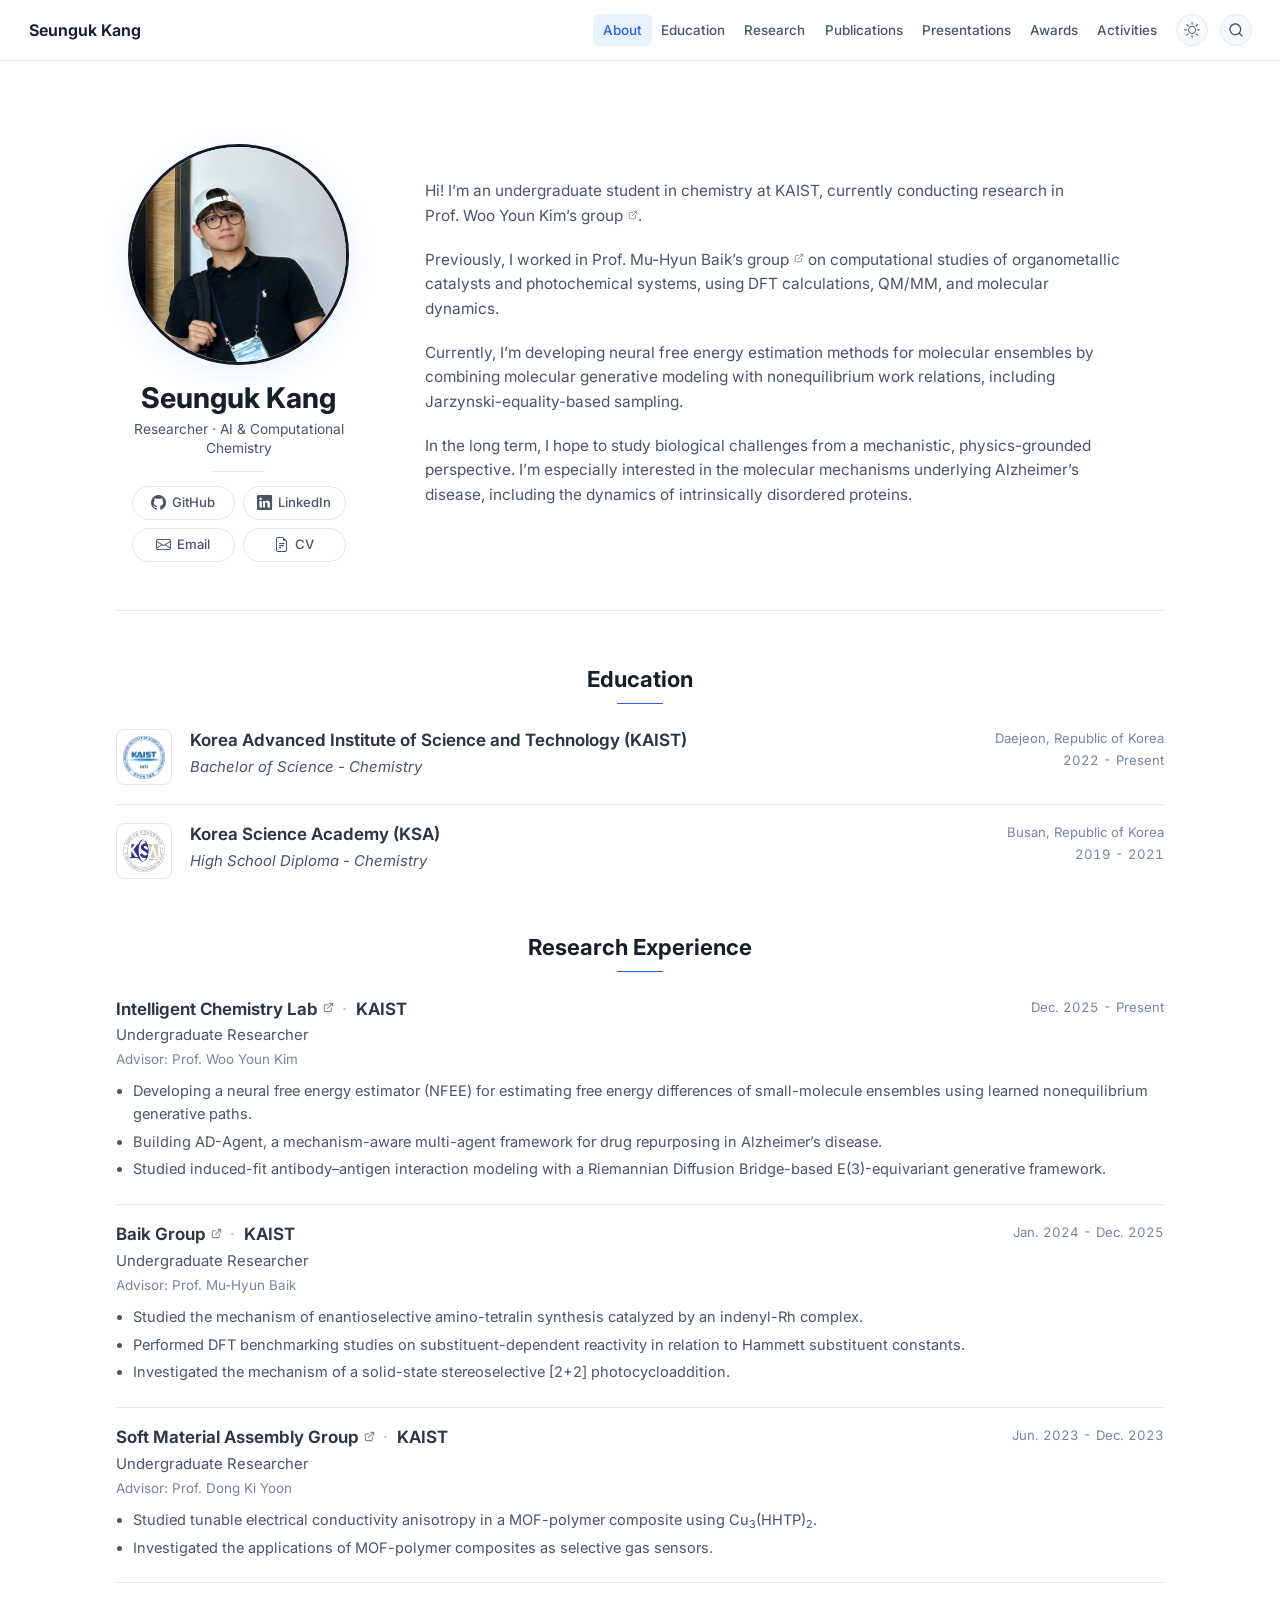
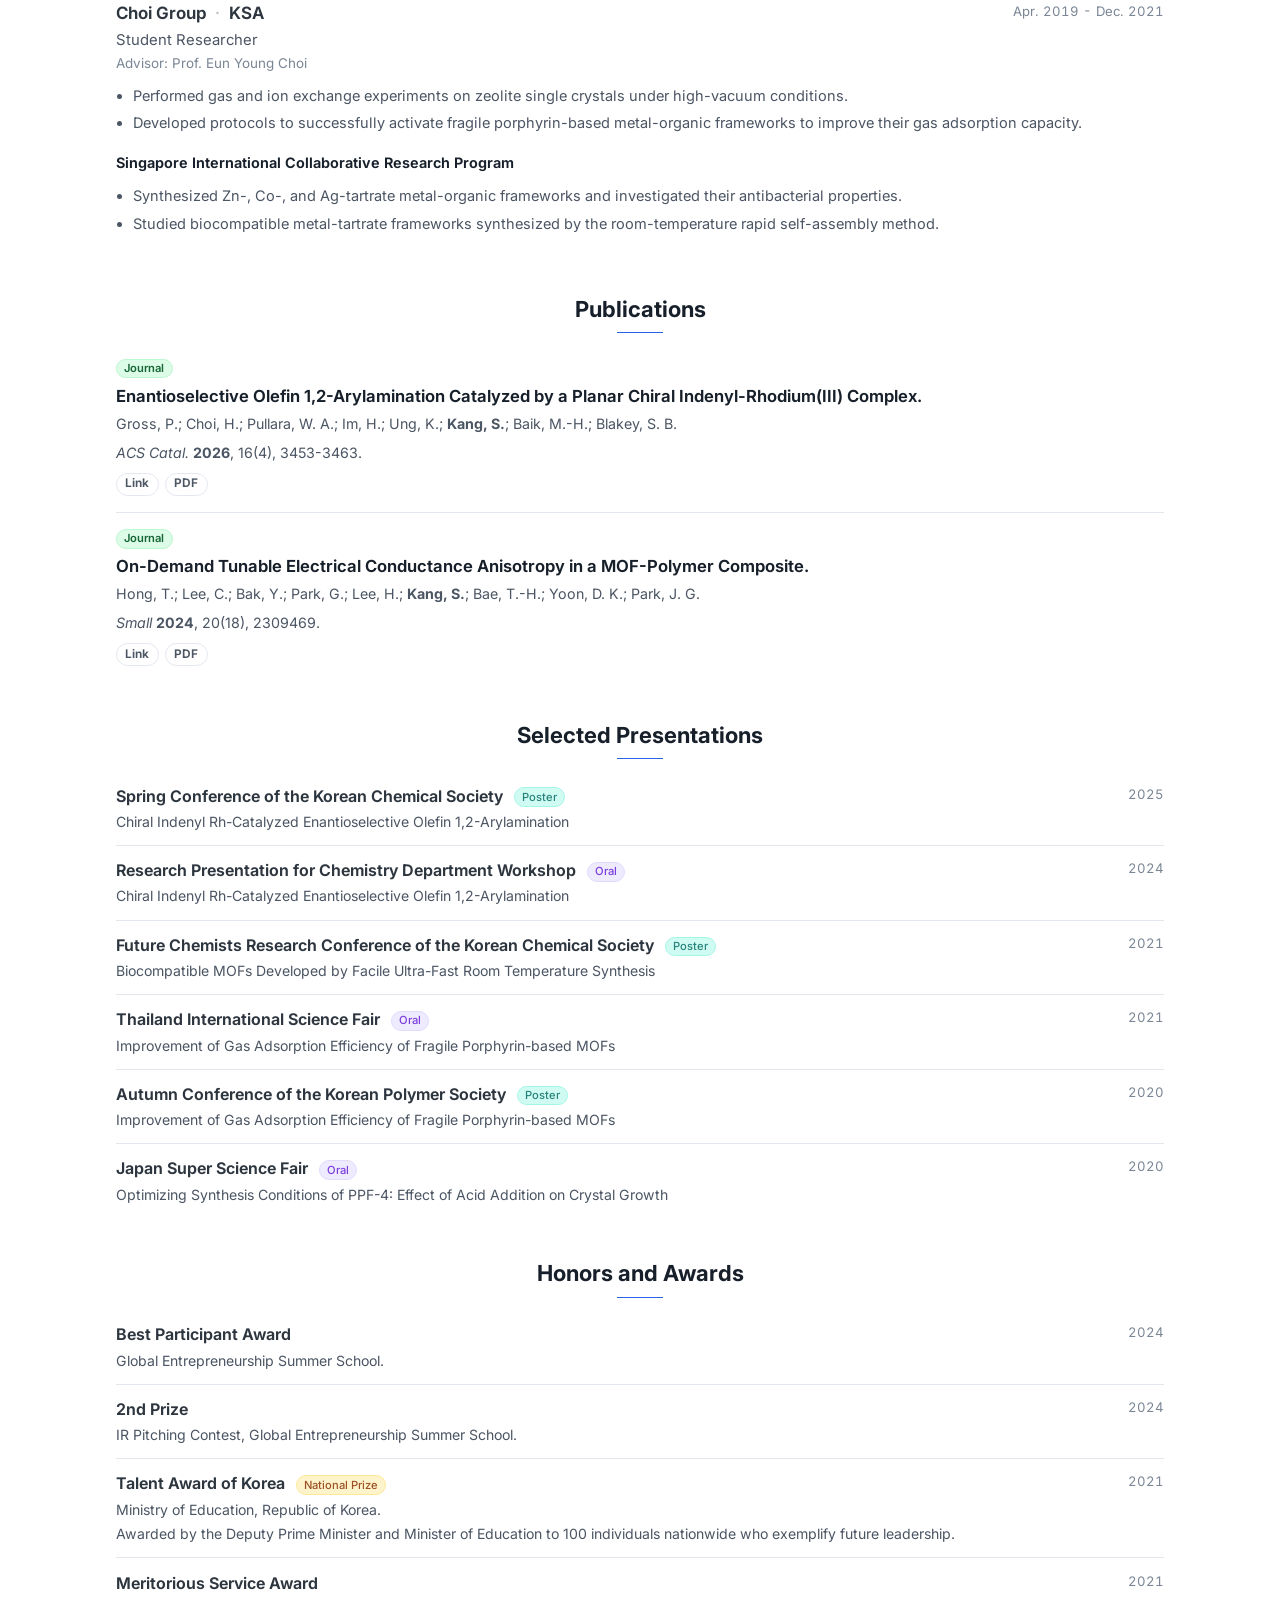
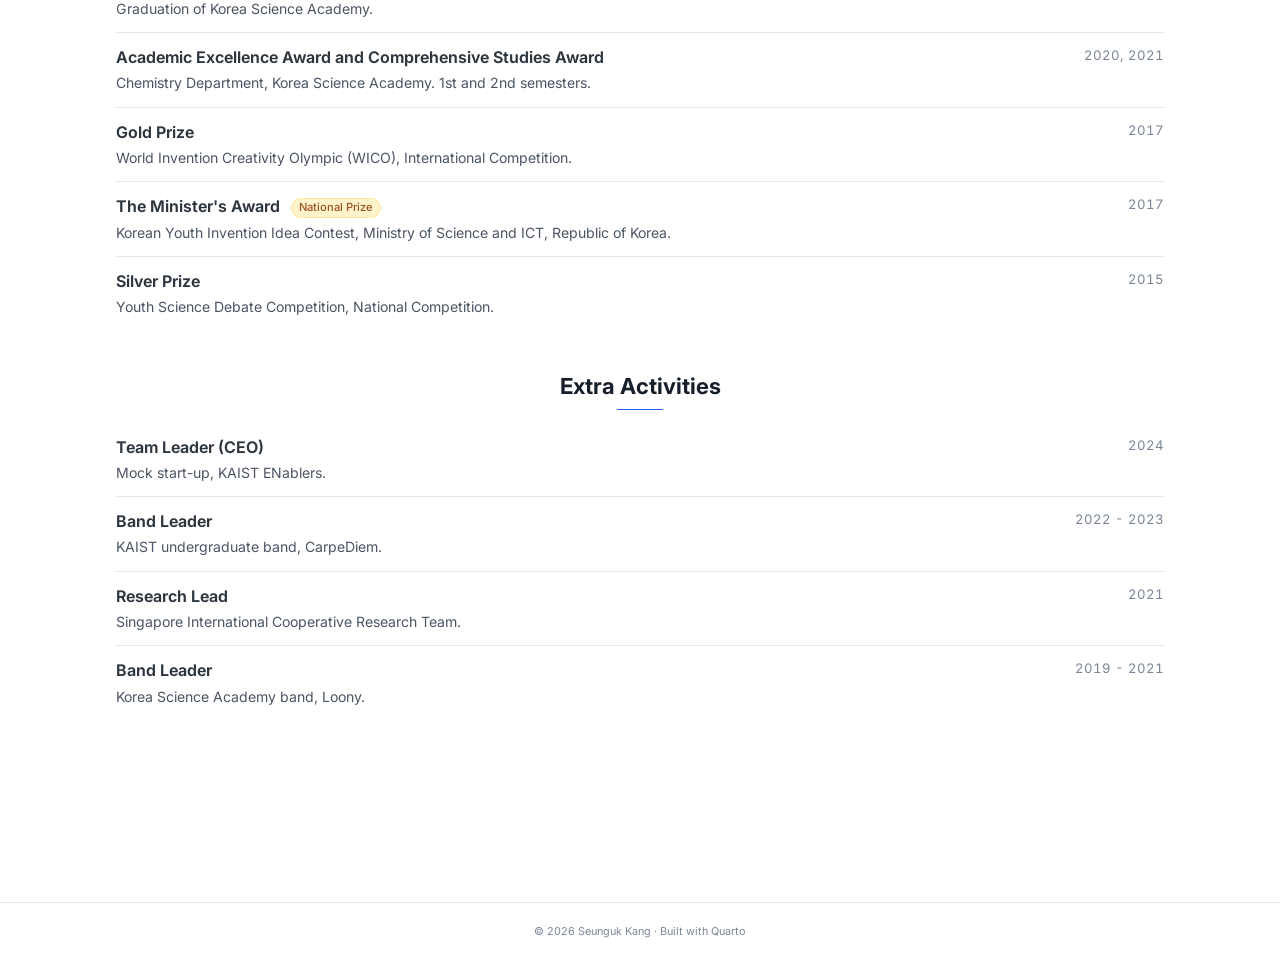
==== commit 3e6ae25a: "deploy: ce53c18ee2d3b948e7cfe0c867ab173bebb11570" ====
--- a/index.html
+++ b/index.html
@@ -45,9 +45,9 @@
 <link href="site_libs/quarto-html/quarto-syntax-highlighting-d58168542e1b05ab509c510cbeb13b13.css" rel="stylesheet" class="quarto-color-scheme-extra" id="quarto-text-highlighting-styles">
 <script src="site_libs/bootstrap/bootstrap.min.js"></script>
 <link href="site_libs/bootstrap/bootstrap-icons.css" rel="stylesheet">
-<link href="site_libs/bootstrap/bootstrap-965197c126775c6420c05f6be3feb18d.min.css" rel="stylesheet" append-hash="true" class="quarto-color-scheme" id="quarto-bootstrap" data-mode="light">
-<link href="site_libs/bootstrap/bootstrap-dark-6d43f9b1f0f131629f272152617cad89.min.css" rel="stylesheet" append-hash="true" class="quarto-color-scheme quarto-color-alternate" id="quarto-bootstrap" data-mode="dark">
-<link href="site_libs/bootstrap/bootstrap-965197c126775c6420c05f6be3feb18d.min.css" rel="stylesheet" append-hash="true" class="quarto-color-scheme-extra" id="quarto-bootstrap" data-mode="light">
+<link href="site_libs/bootstrap/bootstrap-c3ade0ce700aa89226806cfa738f7499.min.css" rel="stylesheet" append-hash="true" class="quarto-color-scheme" id="quarto-bootstrap" data-mode="light">
+<link href="site_libs/bootstrap/bootstrap-dark-a25bad5b5da89f171439c81506257b86.min.css" rel="stylesheet" append-hash="true" class="quarto-color-scheme quarto-color-alternate" id="quarto-bootstrap" data-mode="dark">
+<link href="site_libs/bootstrap/bootstrap-c3ade0ce700aa89226806cfa738f7499.min.css" rel="stylesheet" append-hash="true" class="quarto-color-scheme-extra" id="quarto-bootstrap" data-mode="light">
 <script id="quarto-search-options" type="application/json">{
   "location": "navbar",
   "copy-button": false,
@@ -540,7 +540,7 @@
     <div class="sk-activity-list">
       <article class="sk-activity">
         <div>
-          <h3 class="anchored">Spring Conference of the Korean Chemical Society <span class="sk-type-badge">Poster</span></h3>
+          <h3 class="anchored">Spring Conference of the Korean Chemical Society <span class="sk-type-badge type-poster">Poster</span></h3>
           <p>Chiral Indenyl Rh-Catalyzed Enantioselective Olefin 1,2-Arylamination</p>
         </div>
         <div class="sk-activity-meta">
@@ -550,7 +550,7 @@
 
       <article class="sk-activity">
         <div>
-          <h3 class="anchored">Research Presentation for Chemistry Department Workshop <span class="sk-type-badge">Oral</span></h3>
+          <h3 class="anchored">Research Presentation for Chemistry Department Workshop <span class="sk-type-badge type-oral">Oral</span></h3>
           <p>Chiral Indenyl Rh-Catalyzed Enantioselective Olefin 1,2-Arylamination</p>
         </div>
         <div class="sk-activity-meta">
@@ -560,7 +560,7 @@
 
       <article class="sk-activity">
         <div>
-          <h3 class="anchored">Future Chemists Research Conference of the Korean Chemical Society <span class="sk-type-badge">Poster</span></h3>
+          <h3 class="anchored">Future Chemists Research Conference of the Korean Chemical Society <span class="sk-type-badge type-poster">Poster</span></h3>
           <p>Biocompatible MOFs Developed by Facile Ultra-Fast Room Temperature Synthesis</p>
         </div>
         <div class="sk-activity-meta">
@@ -570,7 +570,7 @@
 
       <article class="sk-activity">
         <div>
-          <h3 class="anchored">Thailand International Science Fair <span class="sk-type-badge">Oral</span></h3>
+          <h3 class="anchored">Thailand International Science Fair <span class="sk-type-badge type-oral">Oral</span></h3>
           <p>Improvement of Gas Adsorption Efficiency of Fragile Porphyrin-based MOFs</p>
         </div>
         <div class="sk-activity-meta">
@@ -580,7 +580,7 @@
 
       <article class="sk-activity">
         <div>
-          <h3 class="anchored">Autumn Conference of the Korean Polymer Society <span class="sk-type-badge">Poster</span></h3>
+          <h3 class="anchored">Autumn Conference of the Korean Polymer Society <span class="sk-type-badge type-poster">Poster</span></h3>
           <p>Improvement of Gas Adsorption Efficiency of Fragile Porphyrin-based MOFs</p>
         </div>
         <div class="sk-activity-meta">
@@ -590,7 +590,7 @@
 
       <article class="sk-activity">
         <div>
-          <h3 class="anchored">Japan Super Science Fair <span class="sk-type-badge">Oral</span></h3>
+          <h3 class="anchored">Japan Super Science Fair <span class="sk-type-badge type-oral">Oral</span></h3>
           <p>Optimizing Synthesis Conditions of PPF-4: Effect of Acid Addition on Crystal Growth</p>
         </div>
         <div class="sk-activity-meta">
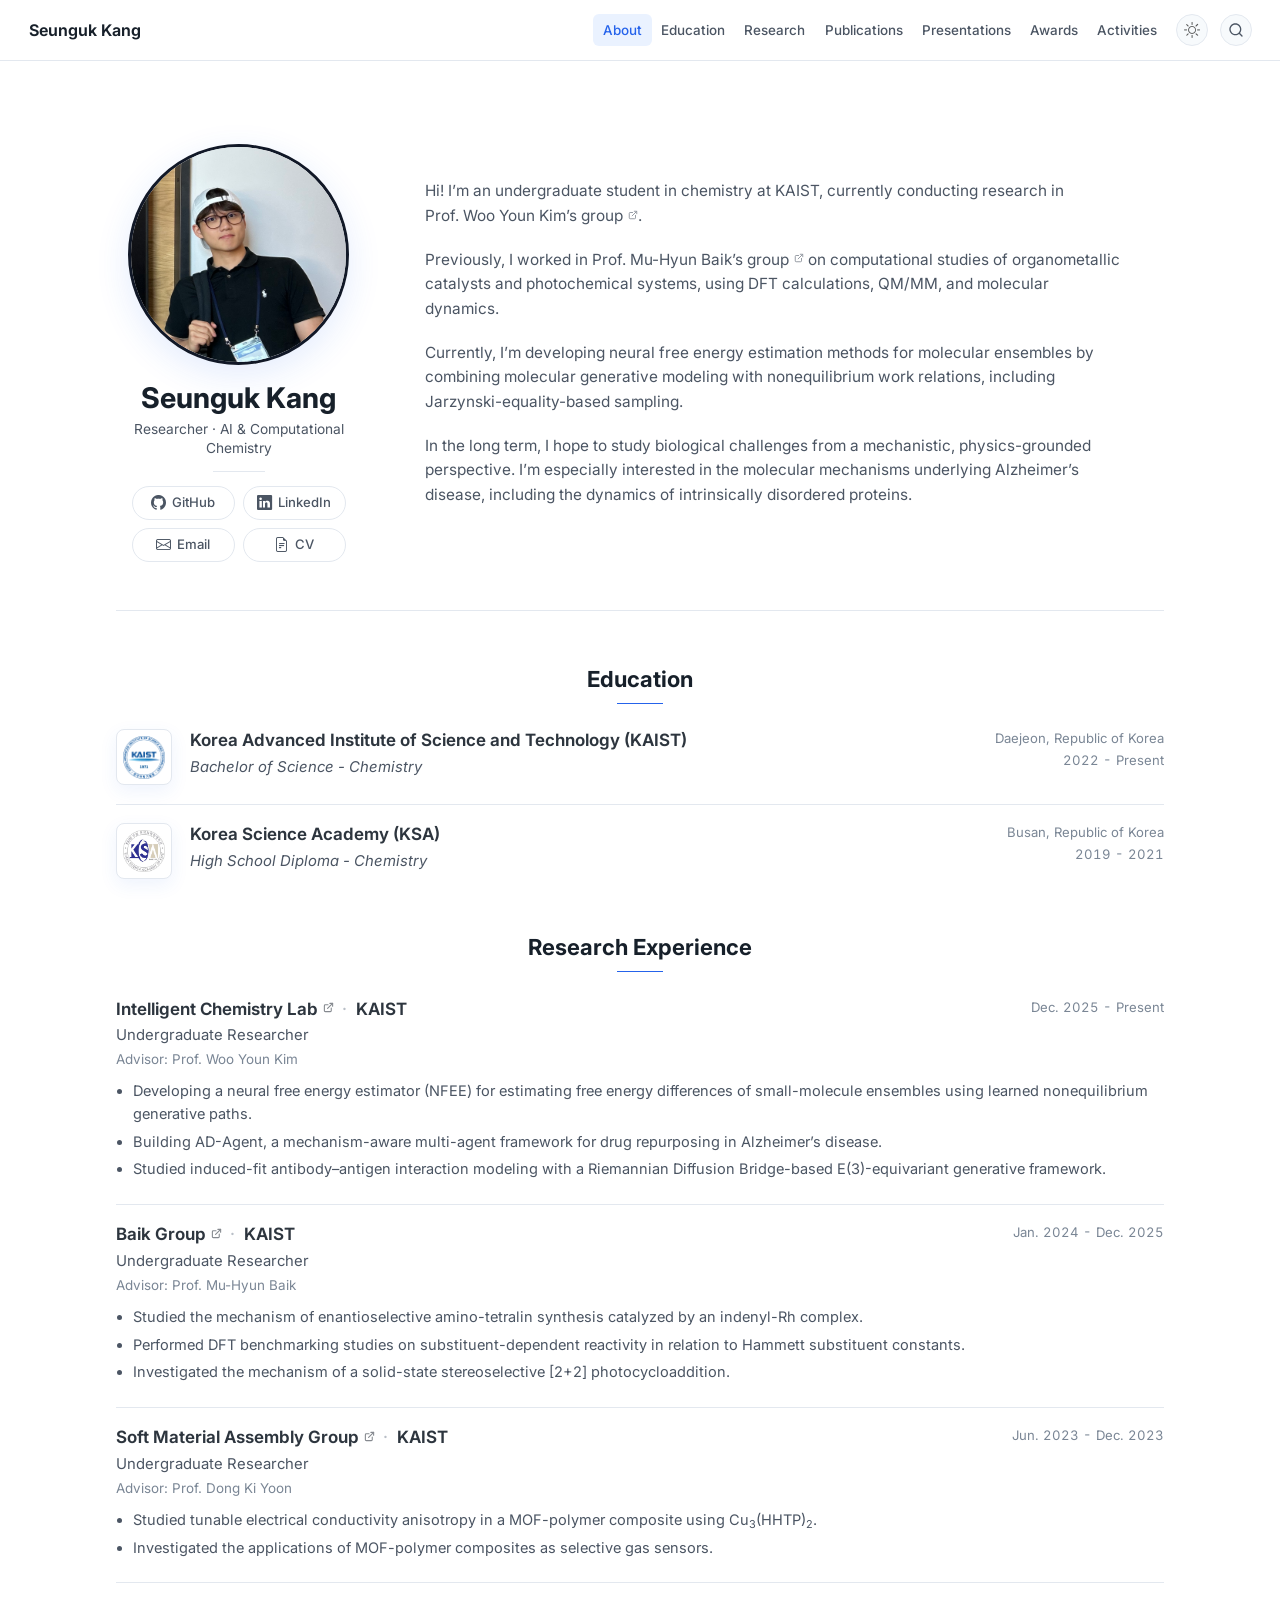
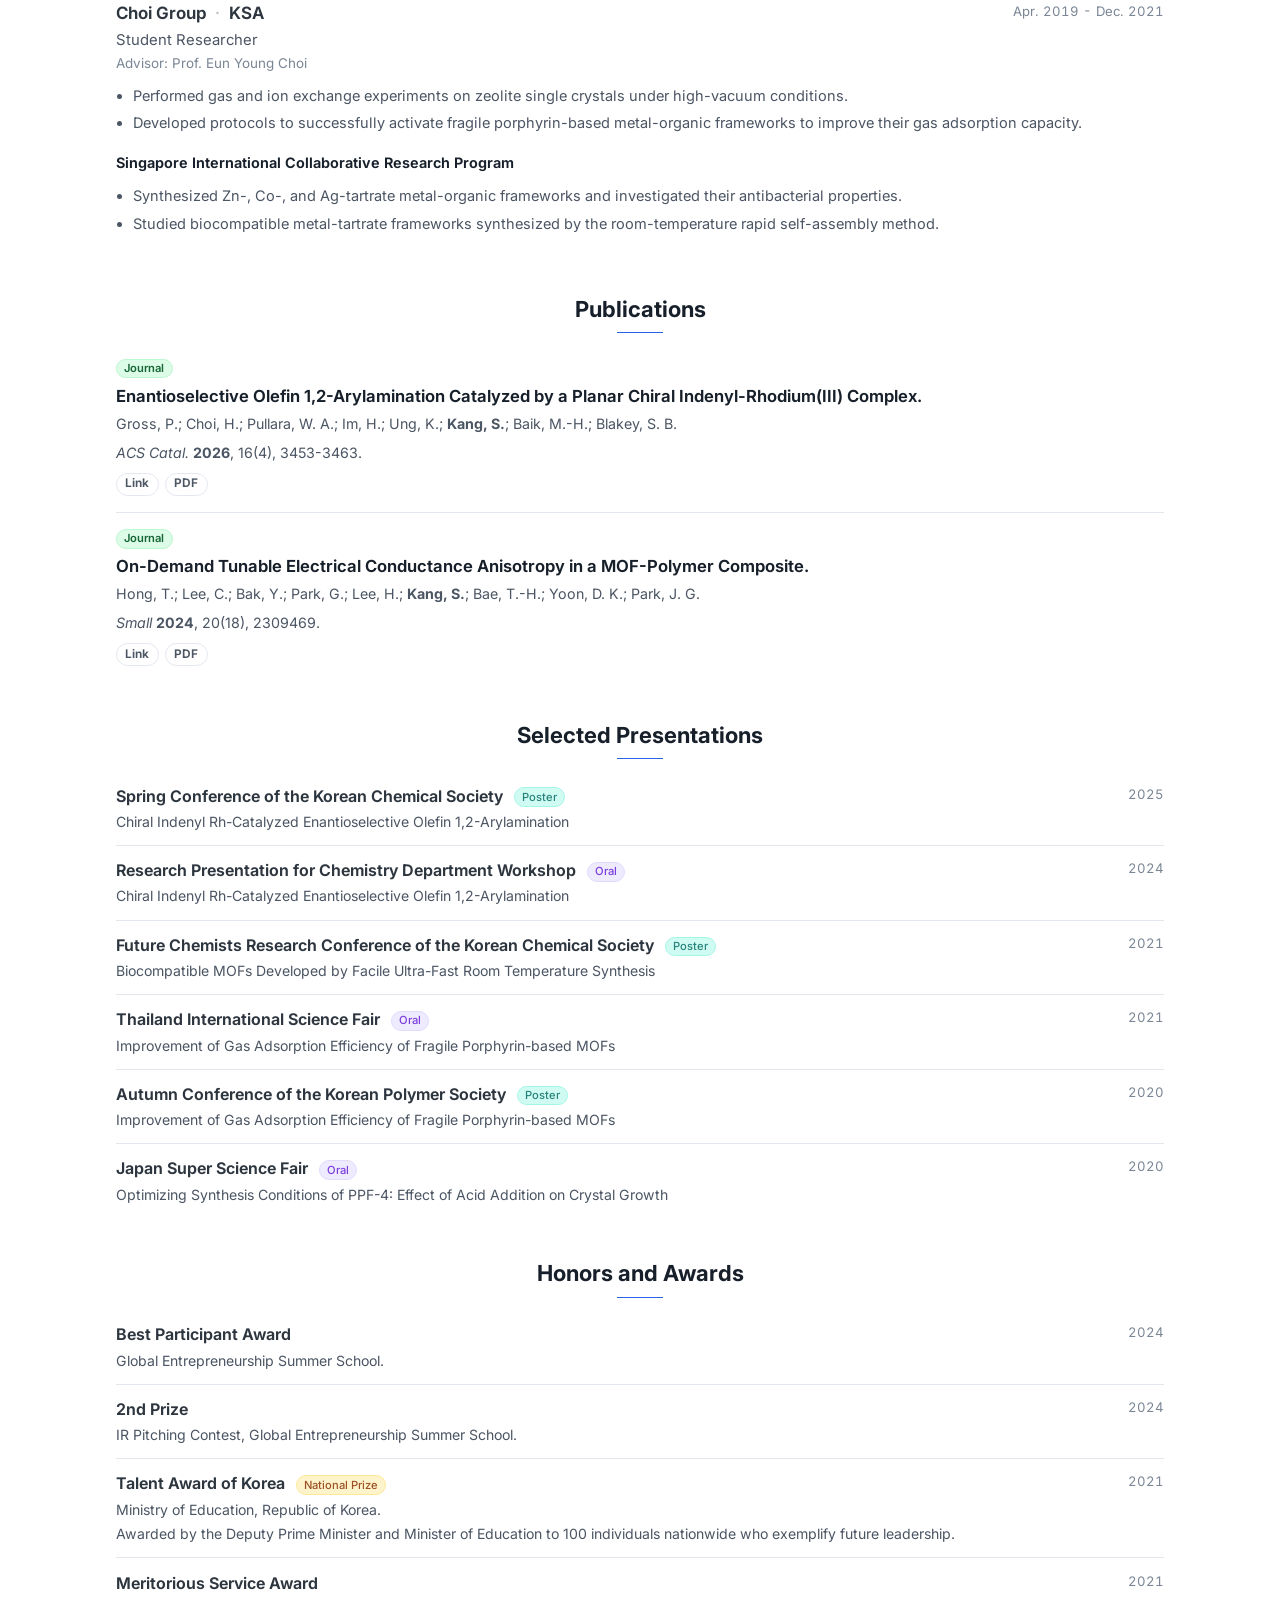
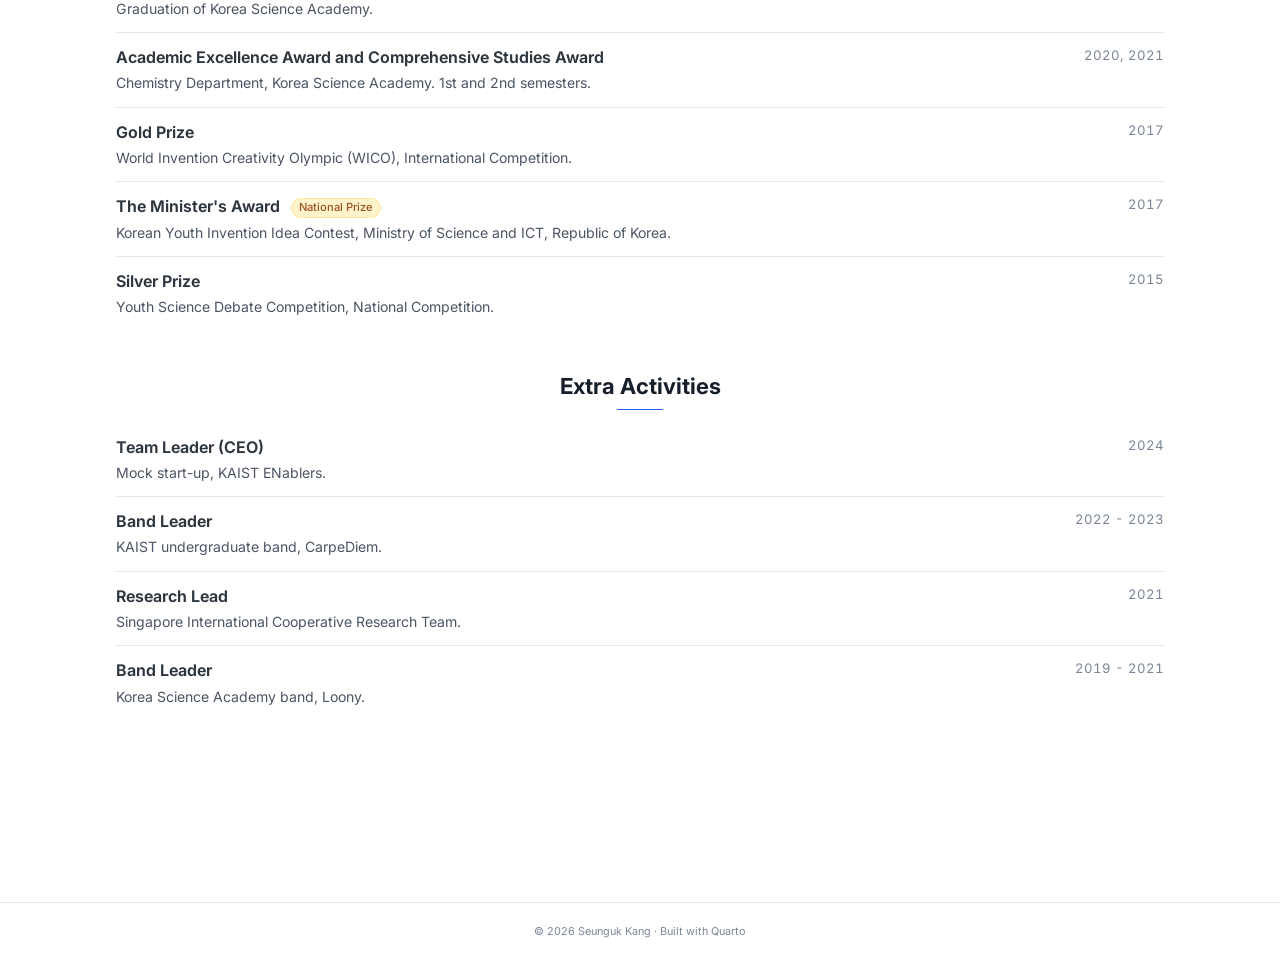
==== commit 730fe0eb: "deploy: 47a336cbf6c634253a86443166b7c4275371e93a" ====
--- a/index.html
+++ b/index.html
@@ -45,9 +45,9 @@
 <link href="site_libs/quarto-html/quarto-syntax-highlighting-d58168542e1b05ab509c510cbeb13b13.css" rel="stylesheet" class="quarto-color-scheme-extra" id="quarto-text-highlighting-styles">
 <script src="site_libs/bootstrap/bootstrap.min.js"></script>
 <link href="site_libs/bootstrap/bootstrap-icons.css" rel="stylesheet">
-<link href="site_libs/bootstrap/bootstrap-c3ade0ce700aa89226806cfa738f7499.min.css" rel="stylesheet" append-hash="true" class="quarto-color-scheme" id="quarto-bootstrap" data-mode="light">
-<link href="site_libs/bootstrap/bootstrap-dark-a25bad5b5da89f171439c81506257b86.min.css" rel="stylesheet" append-hash="true" class="quarto-color-scheme quarto-color-alternate" id="quarto-bootstrap" data-mode="dark">
-<link href="site_libs/bootstrap/bootstrap-c3ade0ce700aa89226806cfa738f7499.min.css" rel="stylesheet" append-hash="true" class="quarto-color-scheme-extra" id="quarto-bootstrap" data-mode="light">
+<link href="site_libs/bootstrap/bootstrap-94989b5635bae1c3b7940a6fb1b5e983.min.css" rel="stylesheet" append-hash="true" class="quarto-color-scheme" id="quarto-bootstrap" data-mode="light">
+<link href="site_libs/bootstrap/bootstrap-dark-d65b8d8cec218b41a82ed958a51a3346.min.css" rel="stylesheet" append-hash="true" class="quarto-color-scheme quarto-color-alternate" id="quarto-bootstrap" data-mode="dark">
+<link href="site_libs/bootstrap/bootstrap-94989b5635bae1c3b7940a6fb1b5e983.min.css" rel="stylesheet" append-hash="true" class="quarto-color-scheme-extra" id="quarto-bootstrap" data-mode="light">
 <script id="quarto-search-options" type="application/json">{
   "location": "navbar",
   "copy-button": false,
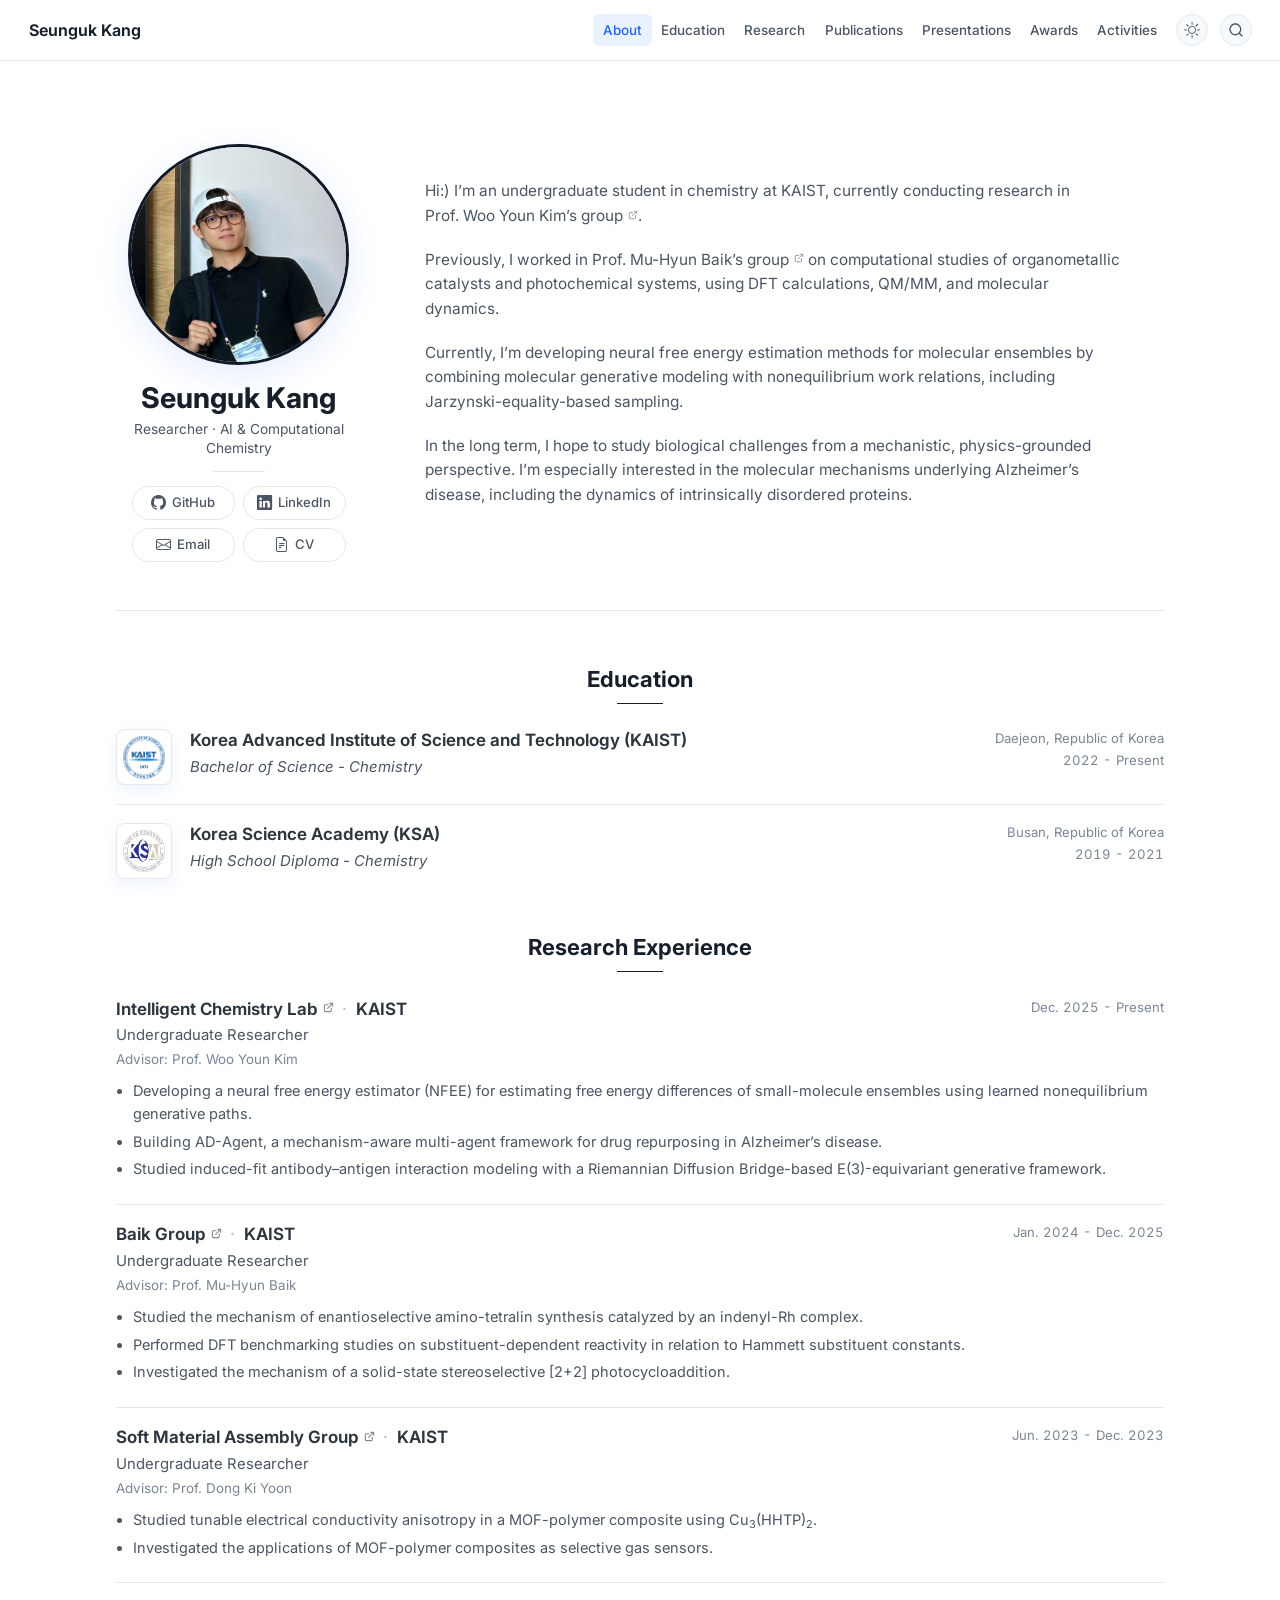
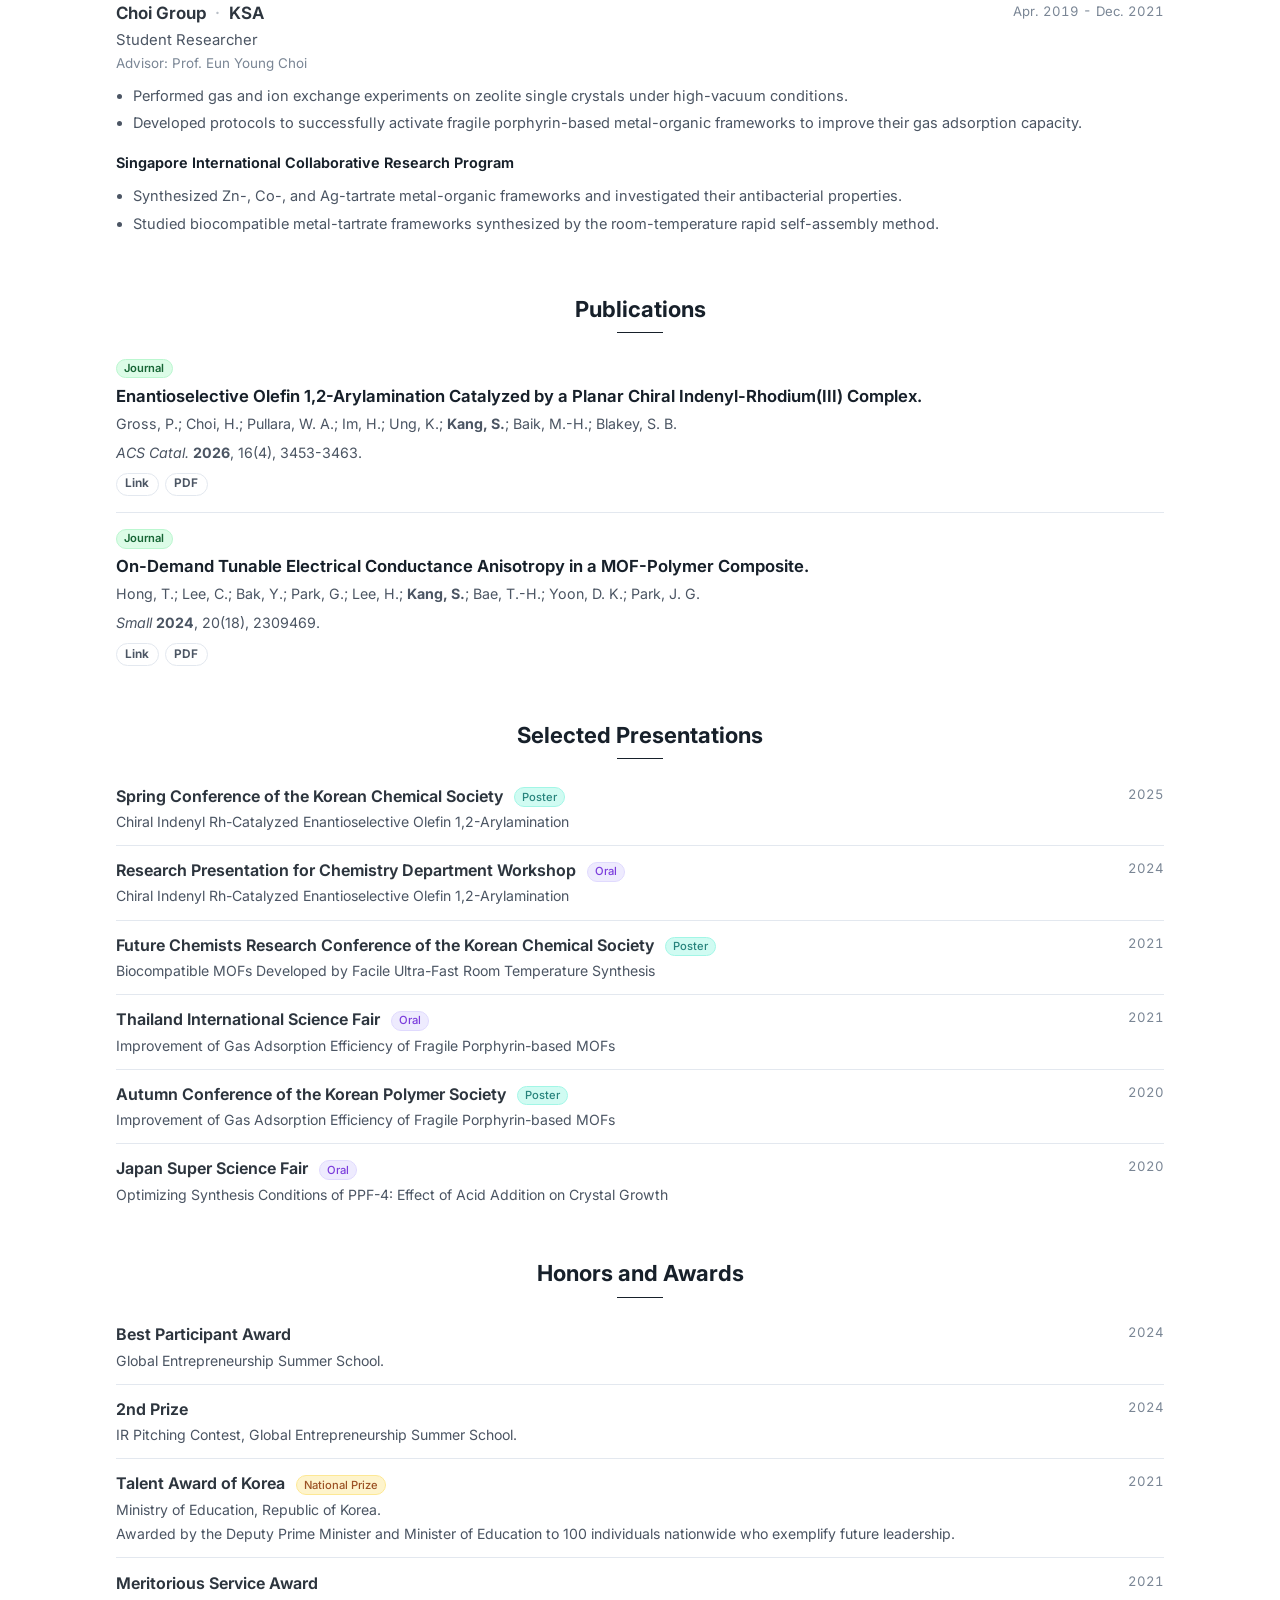
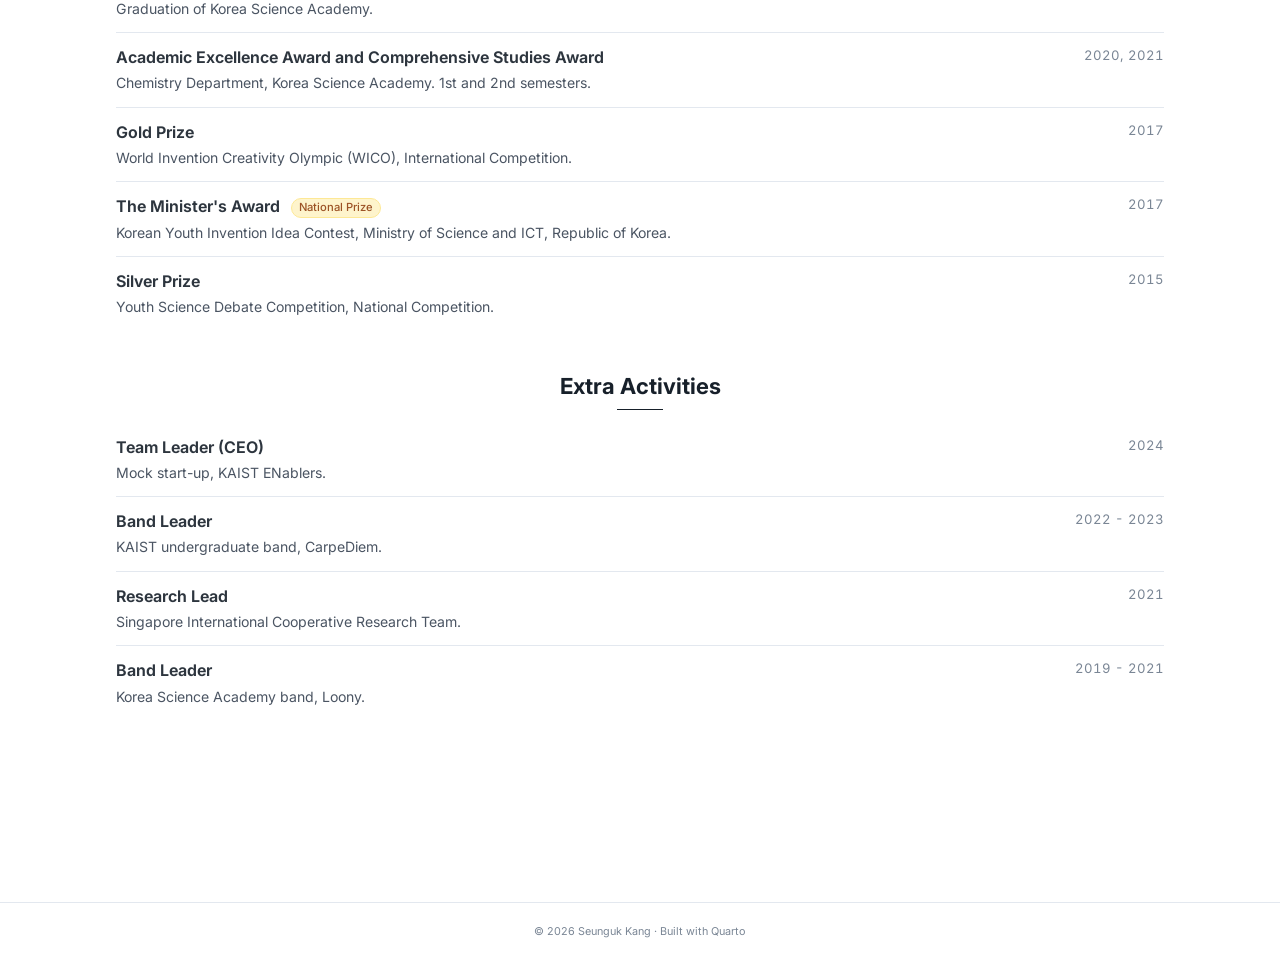
==== commit 07301428: "deploy: a012857116049eb54f6d9a0532b6e871843f5aa5" ====
--- a/index.html
+++ b/index.html
@@ -45,9 +45,9 @@
 <link href="site_libs/quarto-html/quarto-syntax-highlighting-d58168542e1b05ab509c510cbeb13b13.css" rel="stylesheet" class="quarto-color-scheme-extra" id="quarto-text-highlighting-styles">
 <script src="site_libs/bootstrap/bootstrap.min.js"></script>
 <link href="site_libs/bootstrap/bootstrap-icons.css" rel="stylesheet">
-<link href="site_libs/bootstrap/bootstrap-94989b5635bae1c3b7940a6fb1b5e983.min.css" rel="stylesheet" append-hash="true" class="quarto-color-scheme" id="quarto-bootstrap" data-mode="light">
-<link href="site_libs/bootstrap/bootstrap-dark-d65b8d8cec218b41a82ed958a51a3346.min.css" rel="stylesheet" append-hash="true" class="quarto-color-scheme quarto-color-alternate" id="quarto-bootstrap" data-mode="dark">
-<link href="site_libs/bootstrap/bootstrap-94989b5635bae1c3b7940a6fb1b5e983.min.css" rel="stylesheet" append-hash="true" class="quarto-color-scheme-extra" id="quarto-bootstrap" data-mode="light">
+<link href="site_libs/bootstrap/bootstrap-33638966ecaeba3908e6362509d6852e.min.css" rel="stylesheet" append-hash="true" class="quarto-color-scheme" id="quarto-bootstrap" data-mode="light">
+<link href="site_libs/bootstrap/bootstrap-dark-a7f1dbc5b086998eceddf4a8b9713c75.min.css" rel="stylesheet" append-hash="true" class="quarto-color-scheme quarto-color-alternate" id="quarto-bootstrap" data-mode="dark">
+<link href="site_libs/bootstrap/bootstrap-33638966ecaeba3908e6362509d6852e.min.css" rel="stylesheet" append-hash="true" class="quarto-color-scheme-extra" id="quarto-bootstrap" data-mode="light">
 <script id="quarto-search-options" type="application/json">{
   "location": "navbar",
   "copy-button": false,
@@ -357,7 +357,7 @@
     </div>
     <div class="sk-about-copy">
       <p class="sk-about-intro">
-        Hi! I’m an undergraduate student in chemistry at KAIST, currently conducting research in <a class="sk-lab-link" href="https://wooyoun.kaist.ac.kr/" target="_blank" rel="noopener noreferrer">Prof. Woo Youn Kim’s group<span class="sk-link-icon" aria-hidden="true"></span><span class="visually-hidden"> website</span></a>.
+        Hi:) I’m an undergraduate student in chemistry at KAIST, currently conducting research in <a class="sk-lab-link" href="https://wooyoun.kaist.ac.kr/" target="_blank" rel="noopener noreferrer">Prof. Woo Youn Kim’s group<span class="sk-link-icon" aria-hidden="true"></span><span class="visually-hidden"> website</span></a>.
       </p>
       <p class="sk-about-intro">
         Previously, I worked in <a class="sk-lab-link" href="https://baik-laboratory.com/" target="_blank" rel="noopener noreferrer">Prof. Mu-Hyun Baik’s group<span class="sk-link-icon" aria-hidden="true"></span><span class="visually-hidden"> website</span></a> on computational studies of organometallic catalysts and photochemical systems, using DFT calculations, QM/MM, and molecular dynamics.
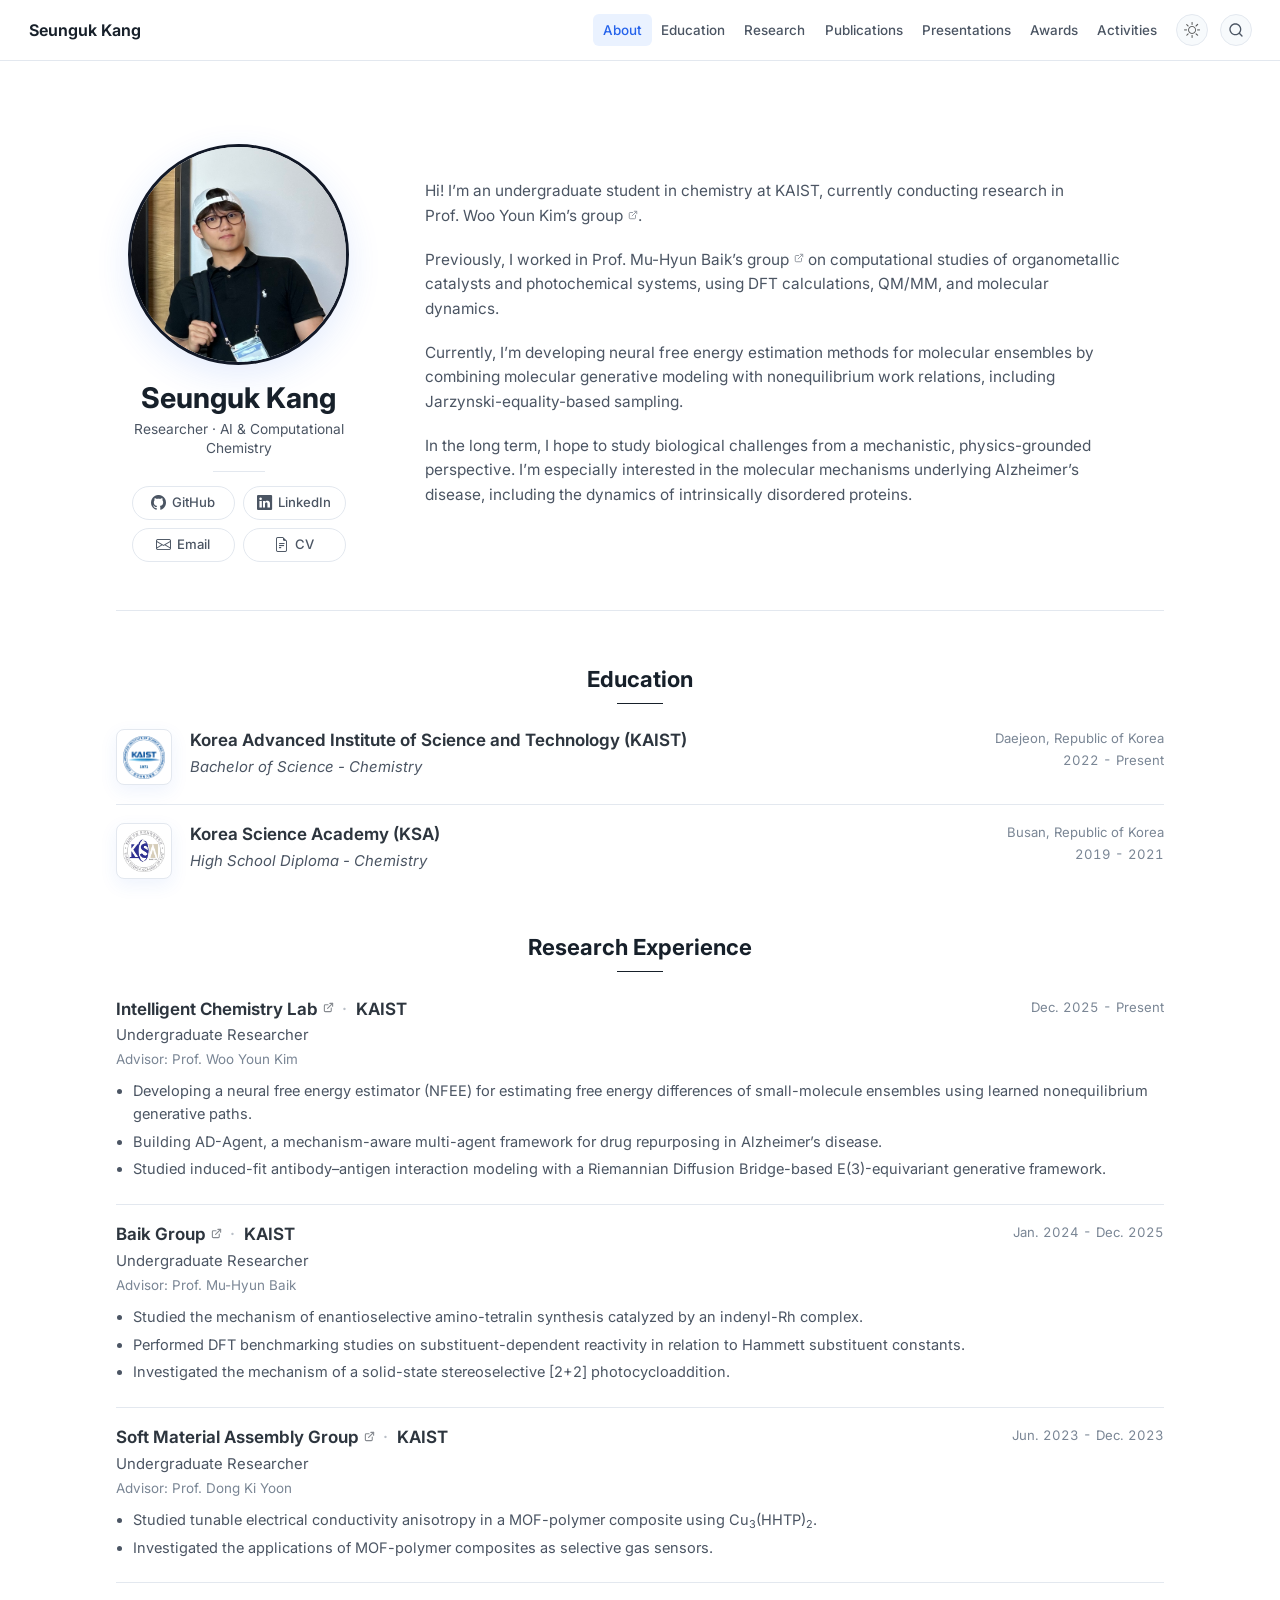
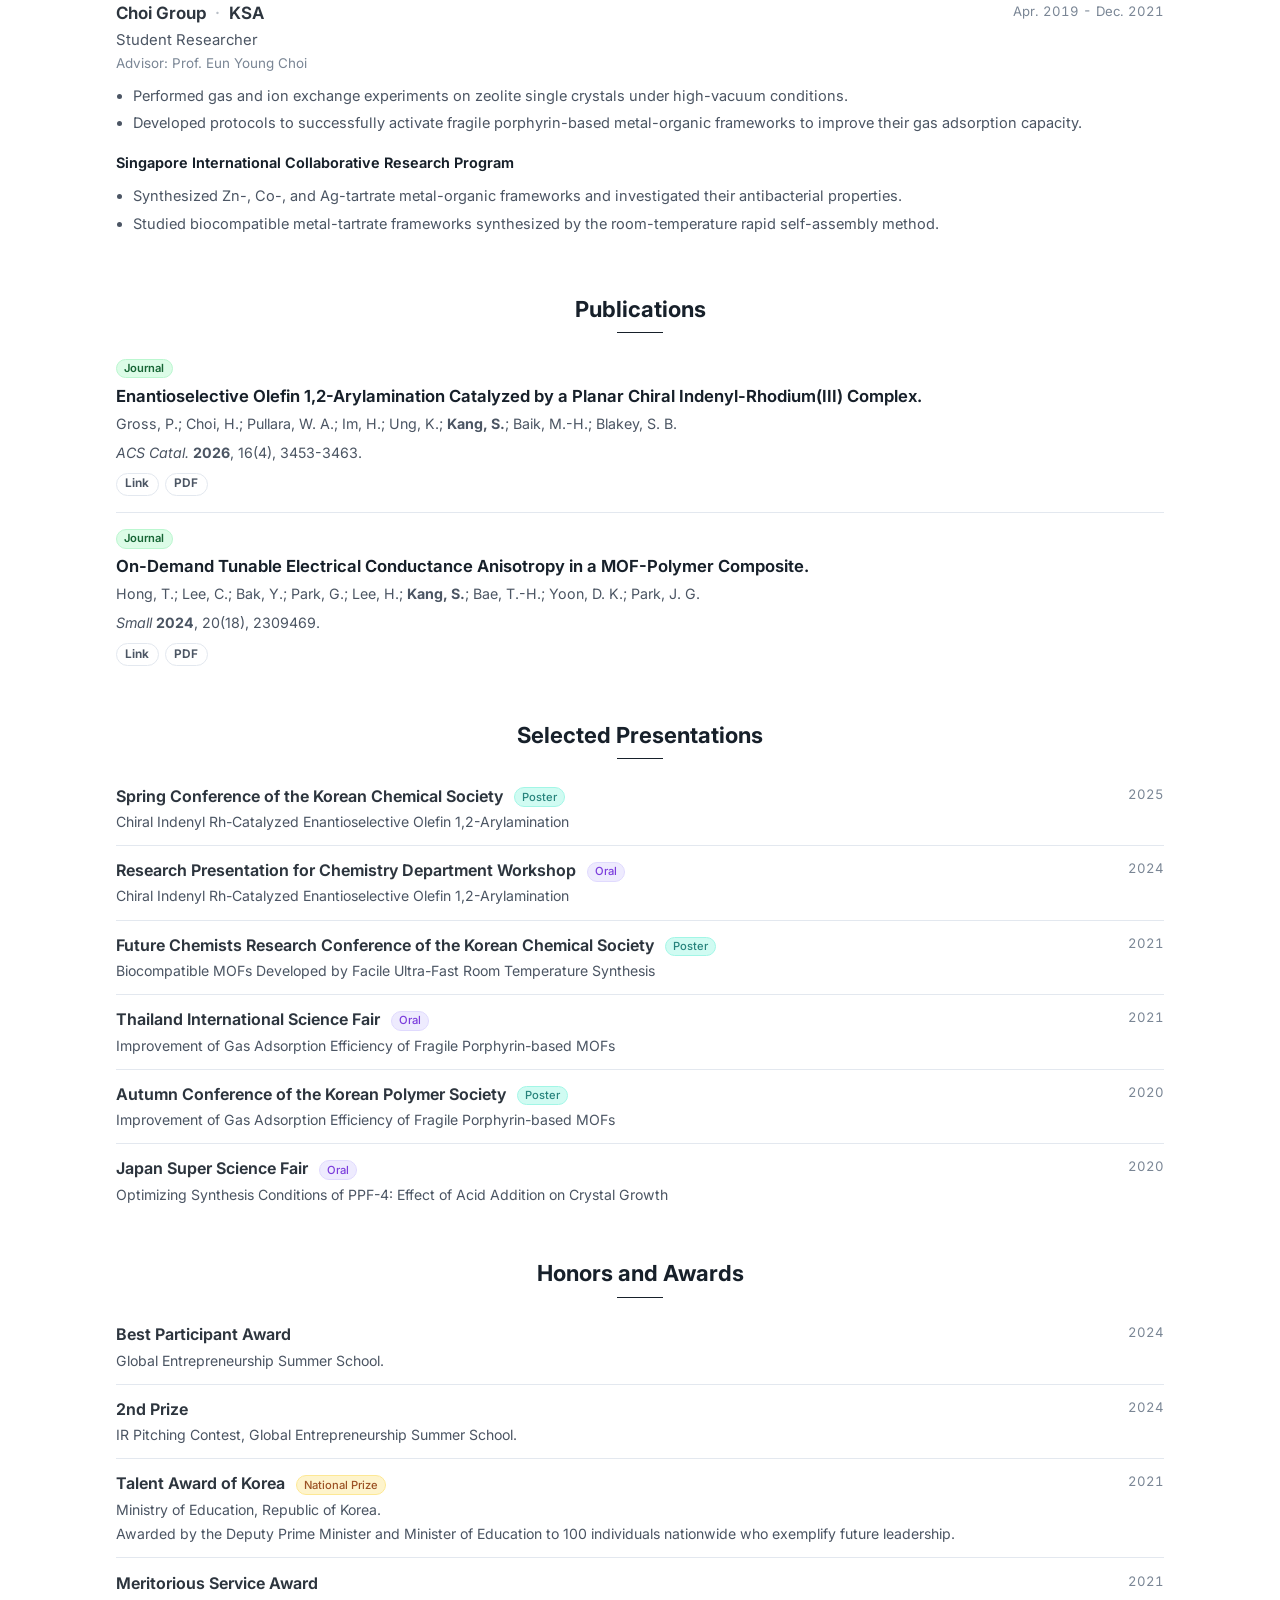
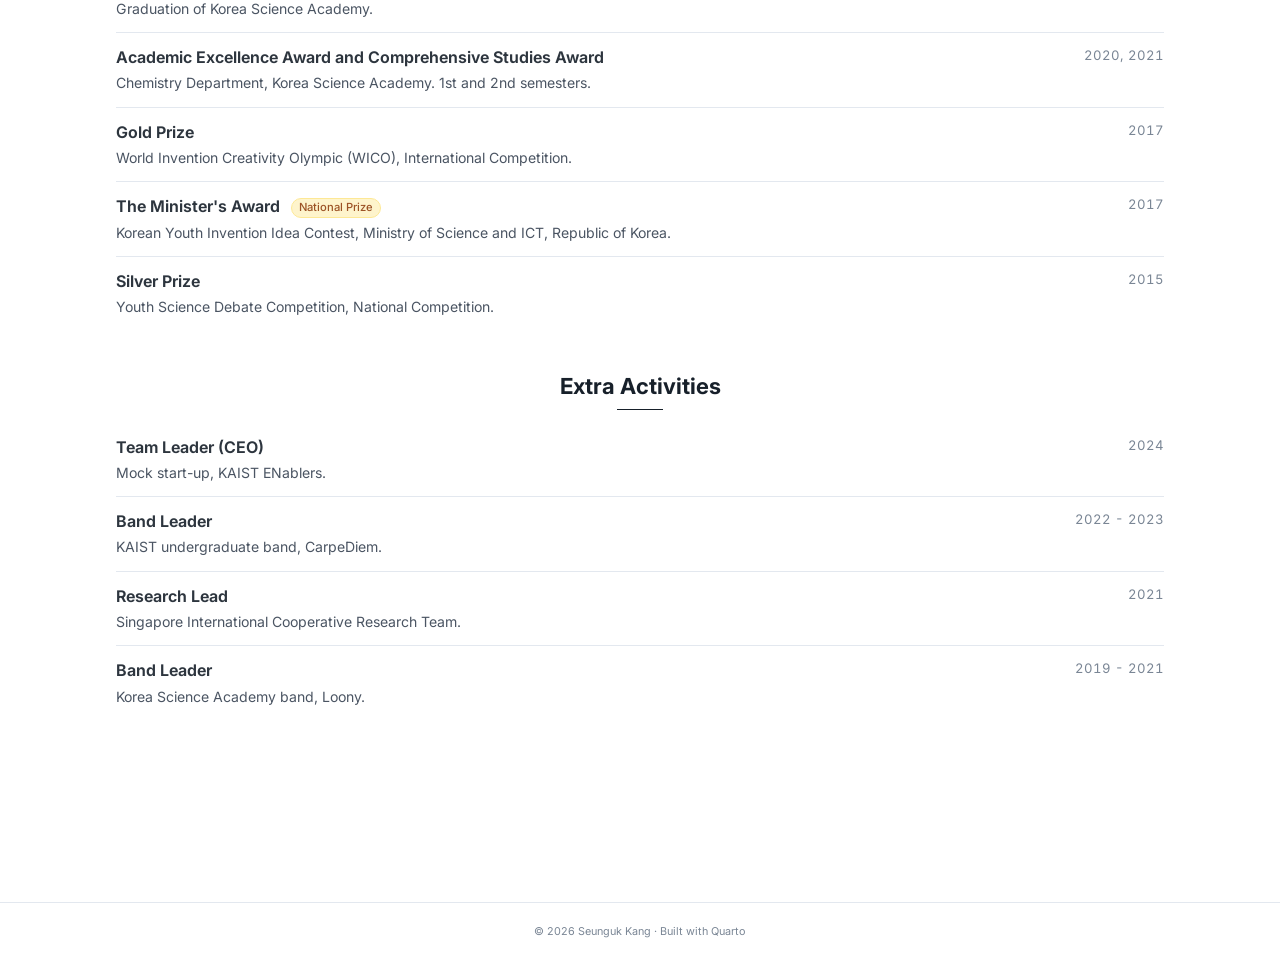
==== commit a25ea20a: "deploy: be6bfe8e04e52fe5abae7a8e09aecbbe01269748" ====
--- a/index.html
+++ b/index.html
@@ -357,7 +357,7 @@
     </div>
     <div class="sk-about-copy">
       <p class="sk-about-intro">
-        Hi:) I’m an undergraduate student in chemistry at KAIST, currently conducting research in <a class="sk-lab-link" href="https://wooyoun.kaist.ac.kr/" target="_blank" rel="noopener noreferrer">Prof. Woo Youn Kim’s group<span class="sk-link-icon" aria-hidden="true"></span><span class="visually-hidden"> website</span></a>.
+        Hi! I’m an undergraduate student in chemistry at KAIST, currently conducting research in <a class="sk-lab-link" href="https://wooyoun.kaist.ac.kr/" target="_blank" rel="noopener noreferrer">Prof. Woo Youn Kim’s group<span class="sk-link-icon" aria-hidden="true"></span><span class="visually-hidden"> website</span></a>.
       </p>
       <p class="sk-about-intro">
         Previously, I worked in <a class="sk-lab-link" href="https://baik-laboratory.com/" target="_blank" rel="noopener noreferrer">Prof. Mu-Hyun Baik’s group<span class="sk-link-icon" aria-hidden="true"></span><span class="visually-hidden"> website</span></a> on computational studies of organometallic catalysts and photochemical systems, using DFT calculations, QM/MM, and molecular dynamics.
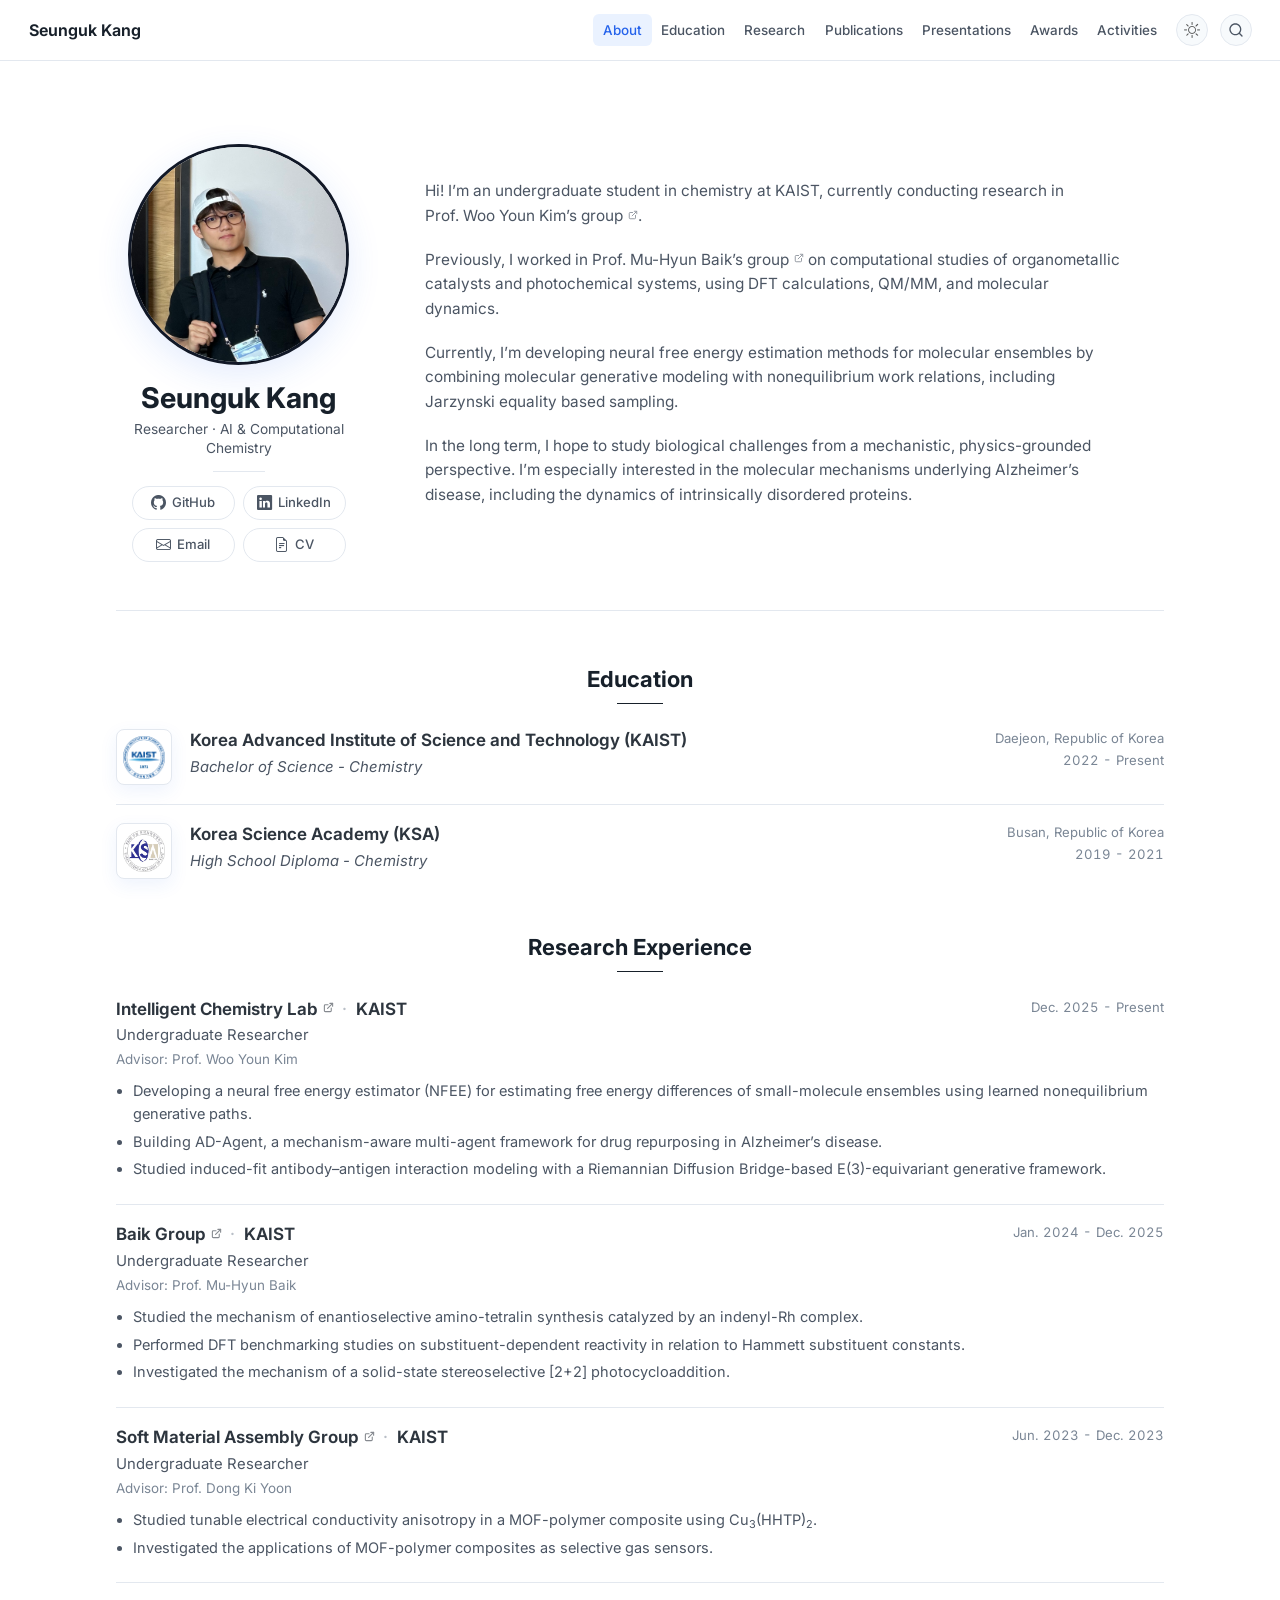
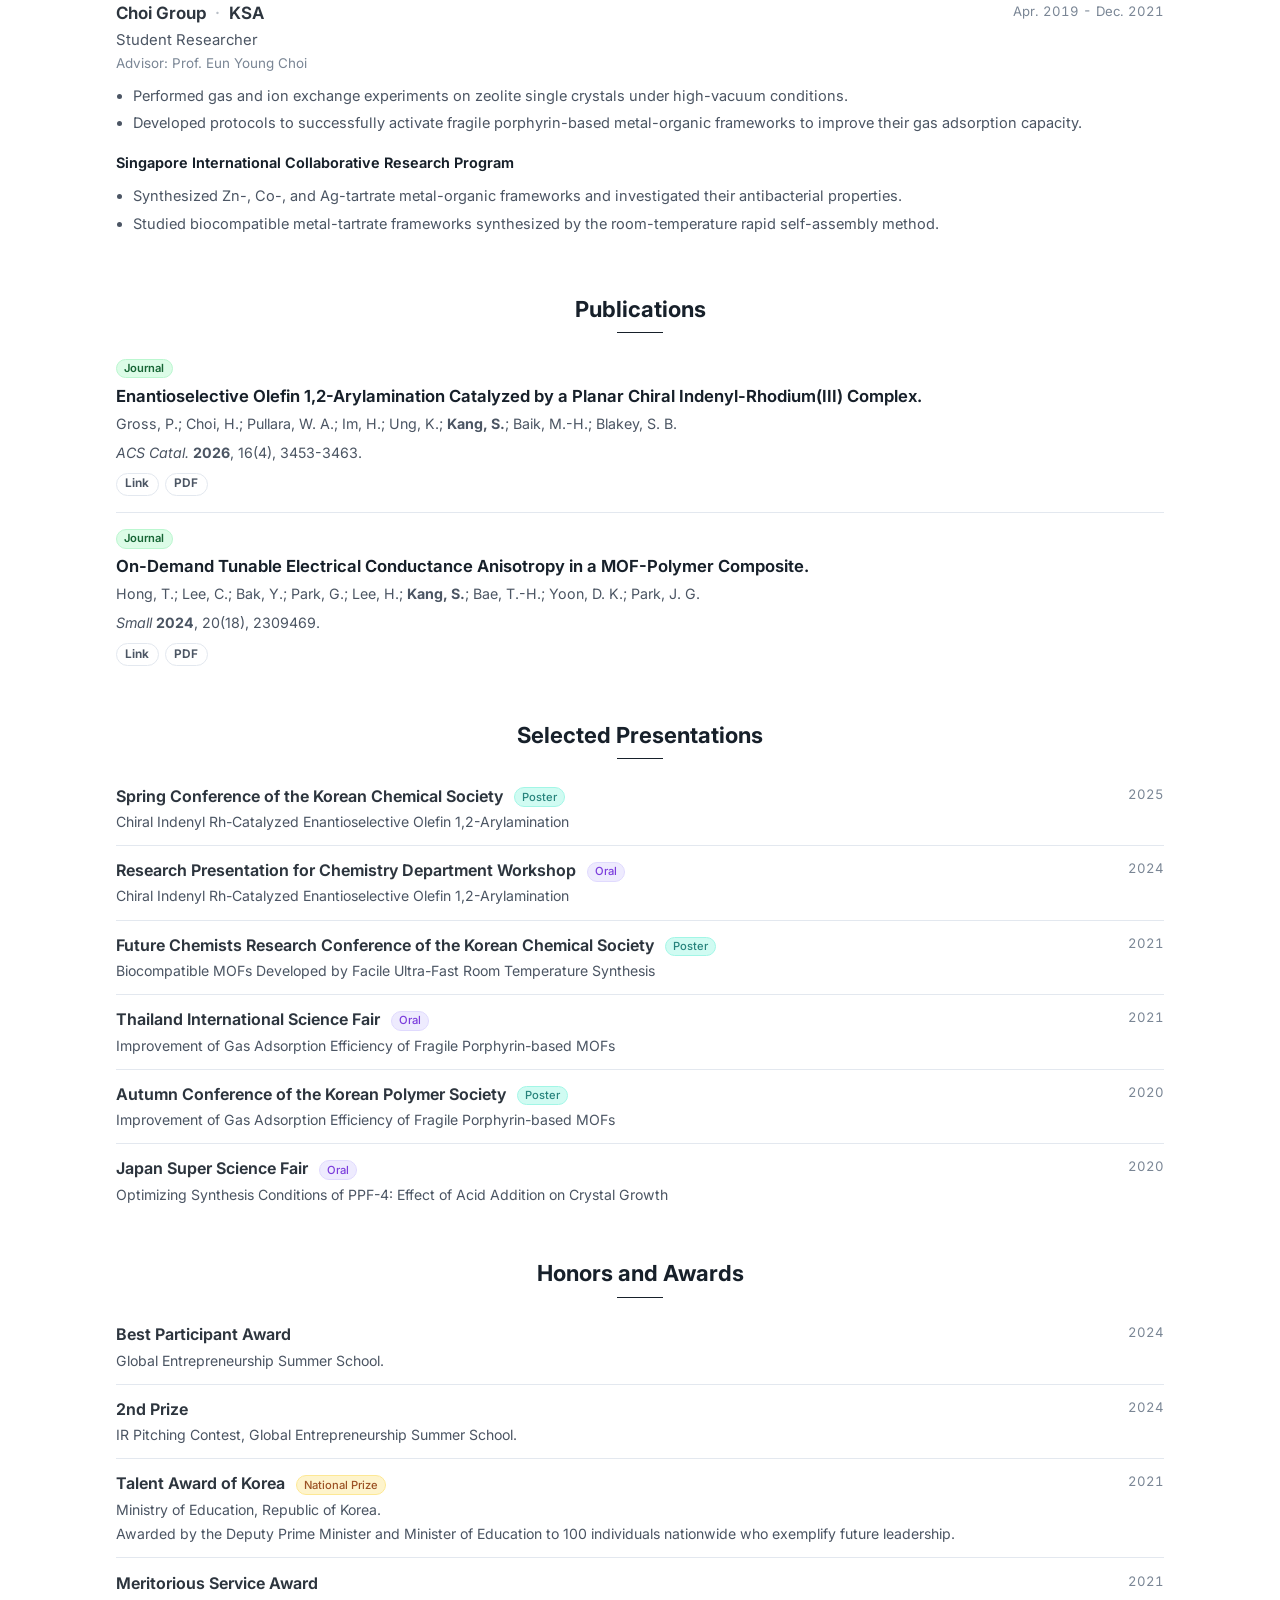
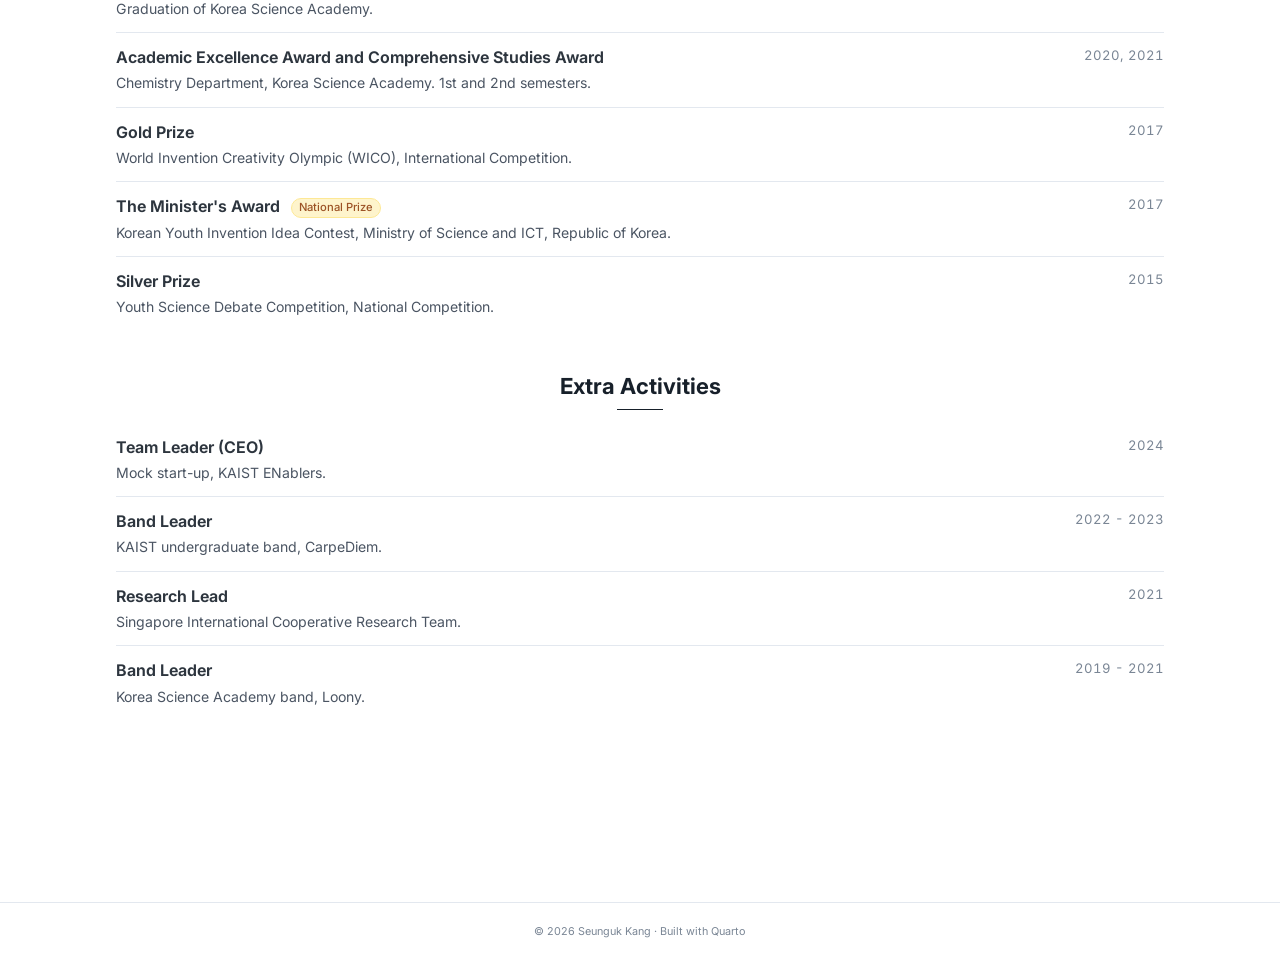
==== commit 7f5bb4db: "deploy: f848245523e7eedcb76434df066e9d5d193b3570" ====
--- a/index.html
+++ b/index.html
@@ -363,7 +363,7 @@
         Previously, I worked in <a class="sk-lab-link" href="https://baik-laboratory.com/" target="_blank" rel="noopener noreferrer">Prof. Mu-Hyun Baik’s group<span class="sk-link-icon" aria-hidden="true"></span><span class="visually-hidden"> website</span></a> on computational studies of organometallic catalysts and photochemical systems, using DFT calculations, QM/MM, and molecular dynamics.
       </p>
       <p class="sk-about-intro">
-        Currently, I’m developing neural free energy estimation methods for molecular ensembles by combining molecular generative modeling with nonequilibrium work relations, including Jarzynski-equality-based sampling.
+        Currently, I’m developing neural free energy estimation methods for molecular ensembles by combining molecular generative modeling with nonequilibrium work relations, including Jarzynski equality based sampling.
       </p>
       <p class="sk-about-intro">
         In the long term, I hope to study biological challenges from a mechanistic, physics-grounded perspective. I’m especially interested in the molecular mechanisms underlying Alzheimer’s disease, including the dynamics of intrinsically disordered proteins.
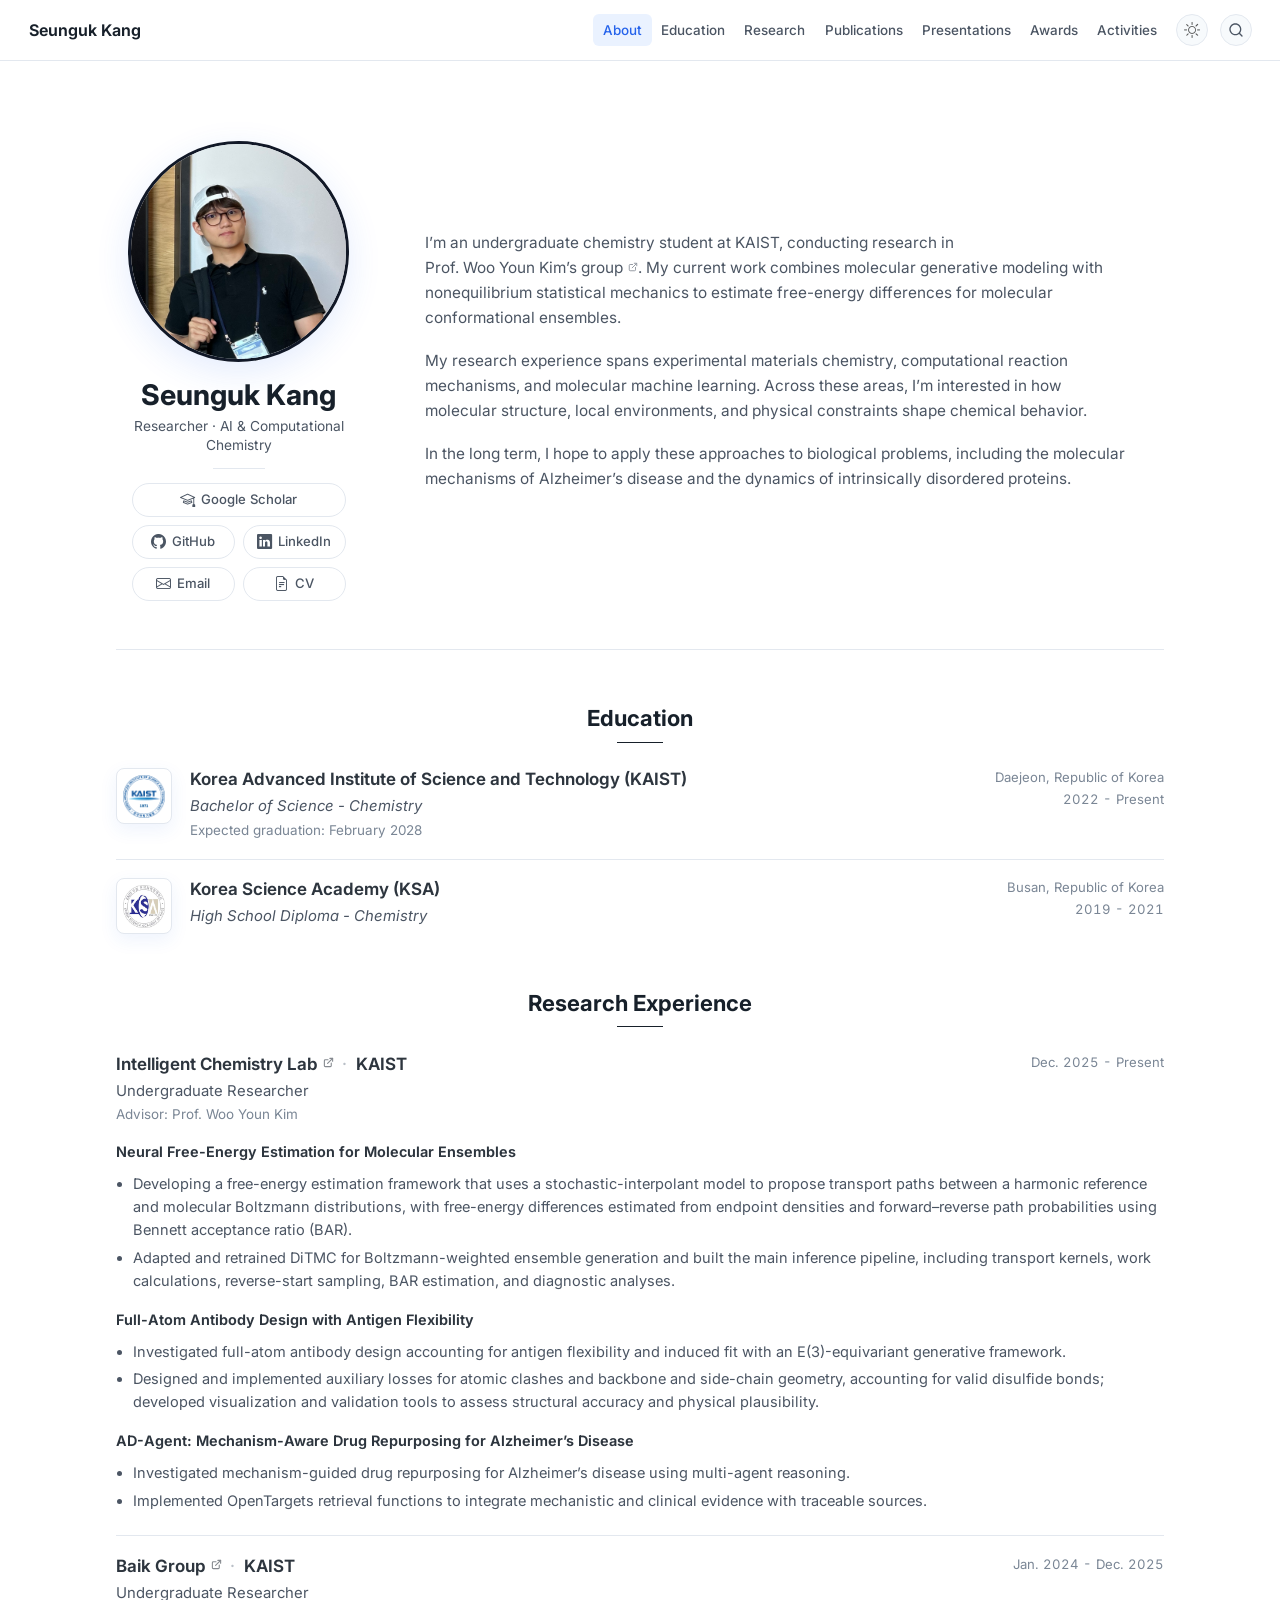
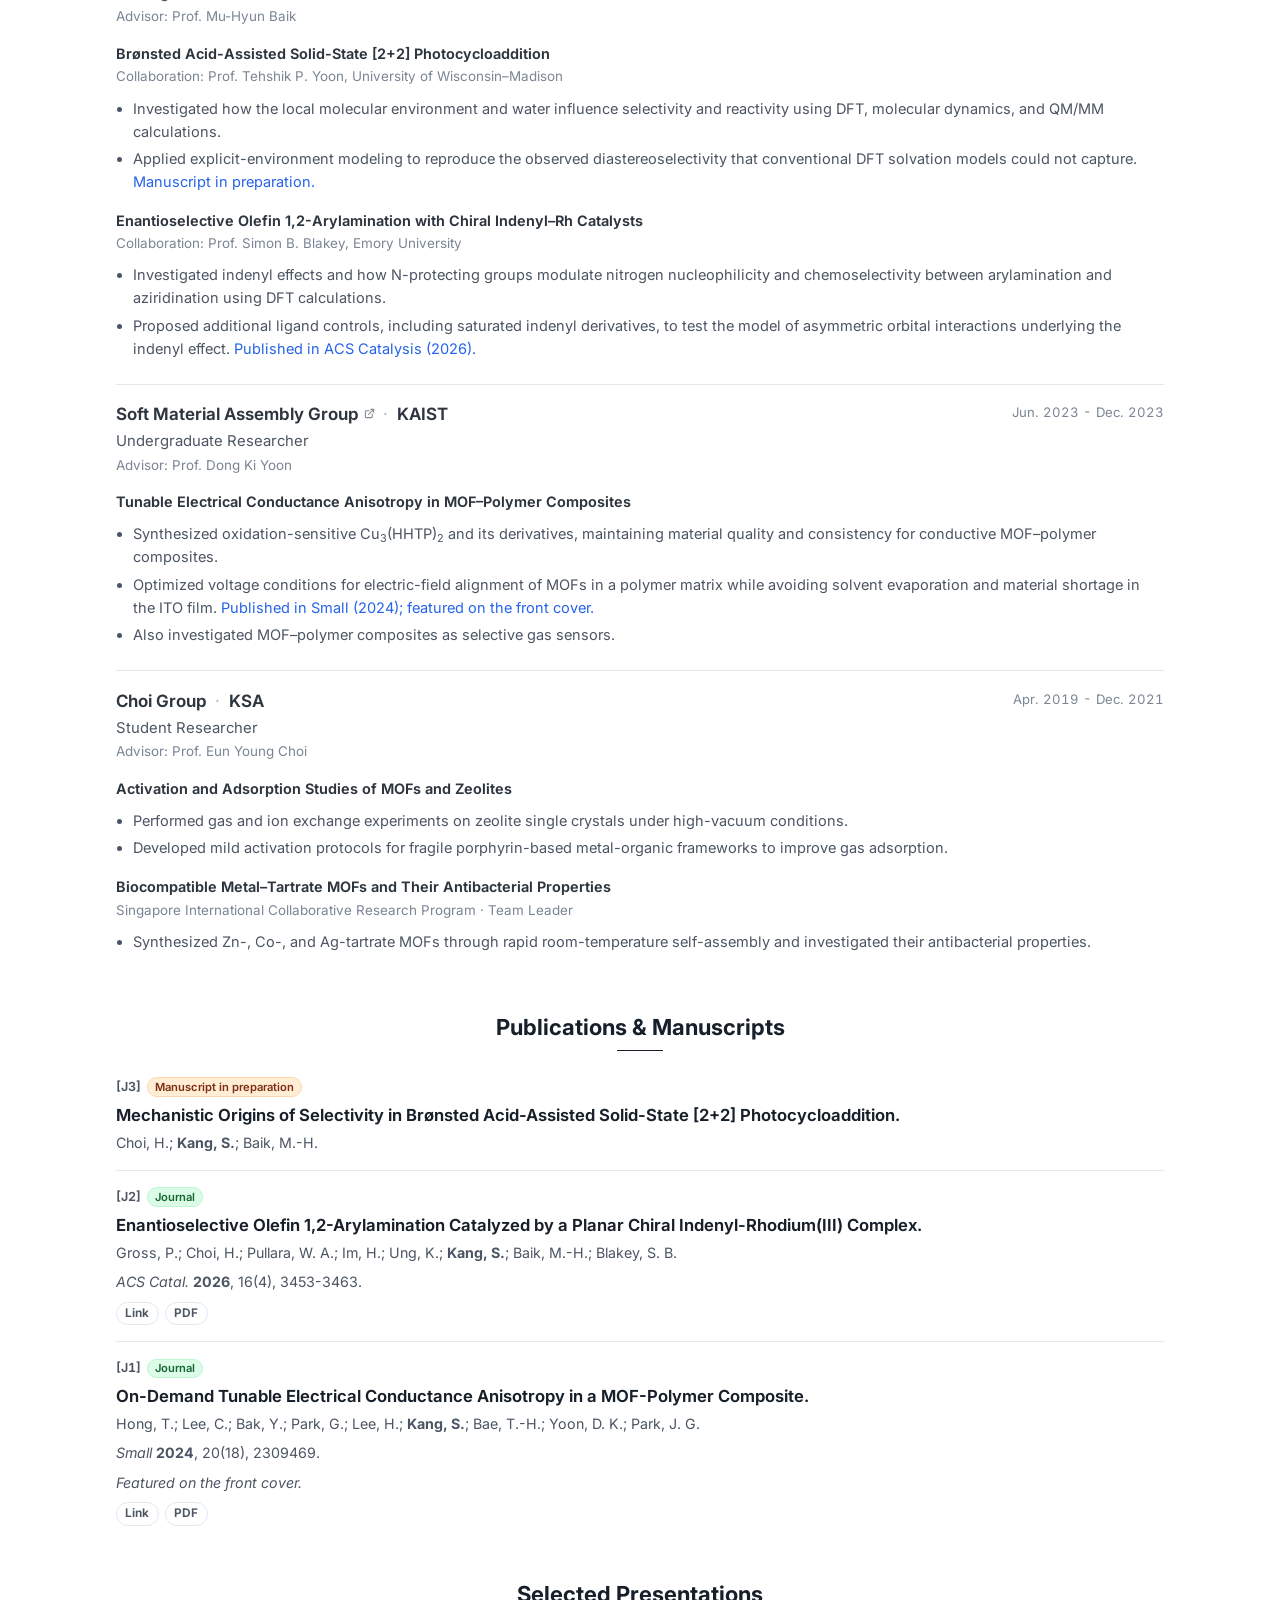
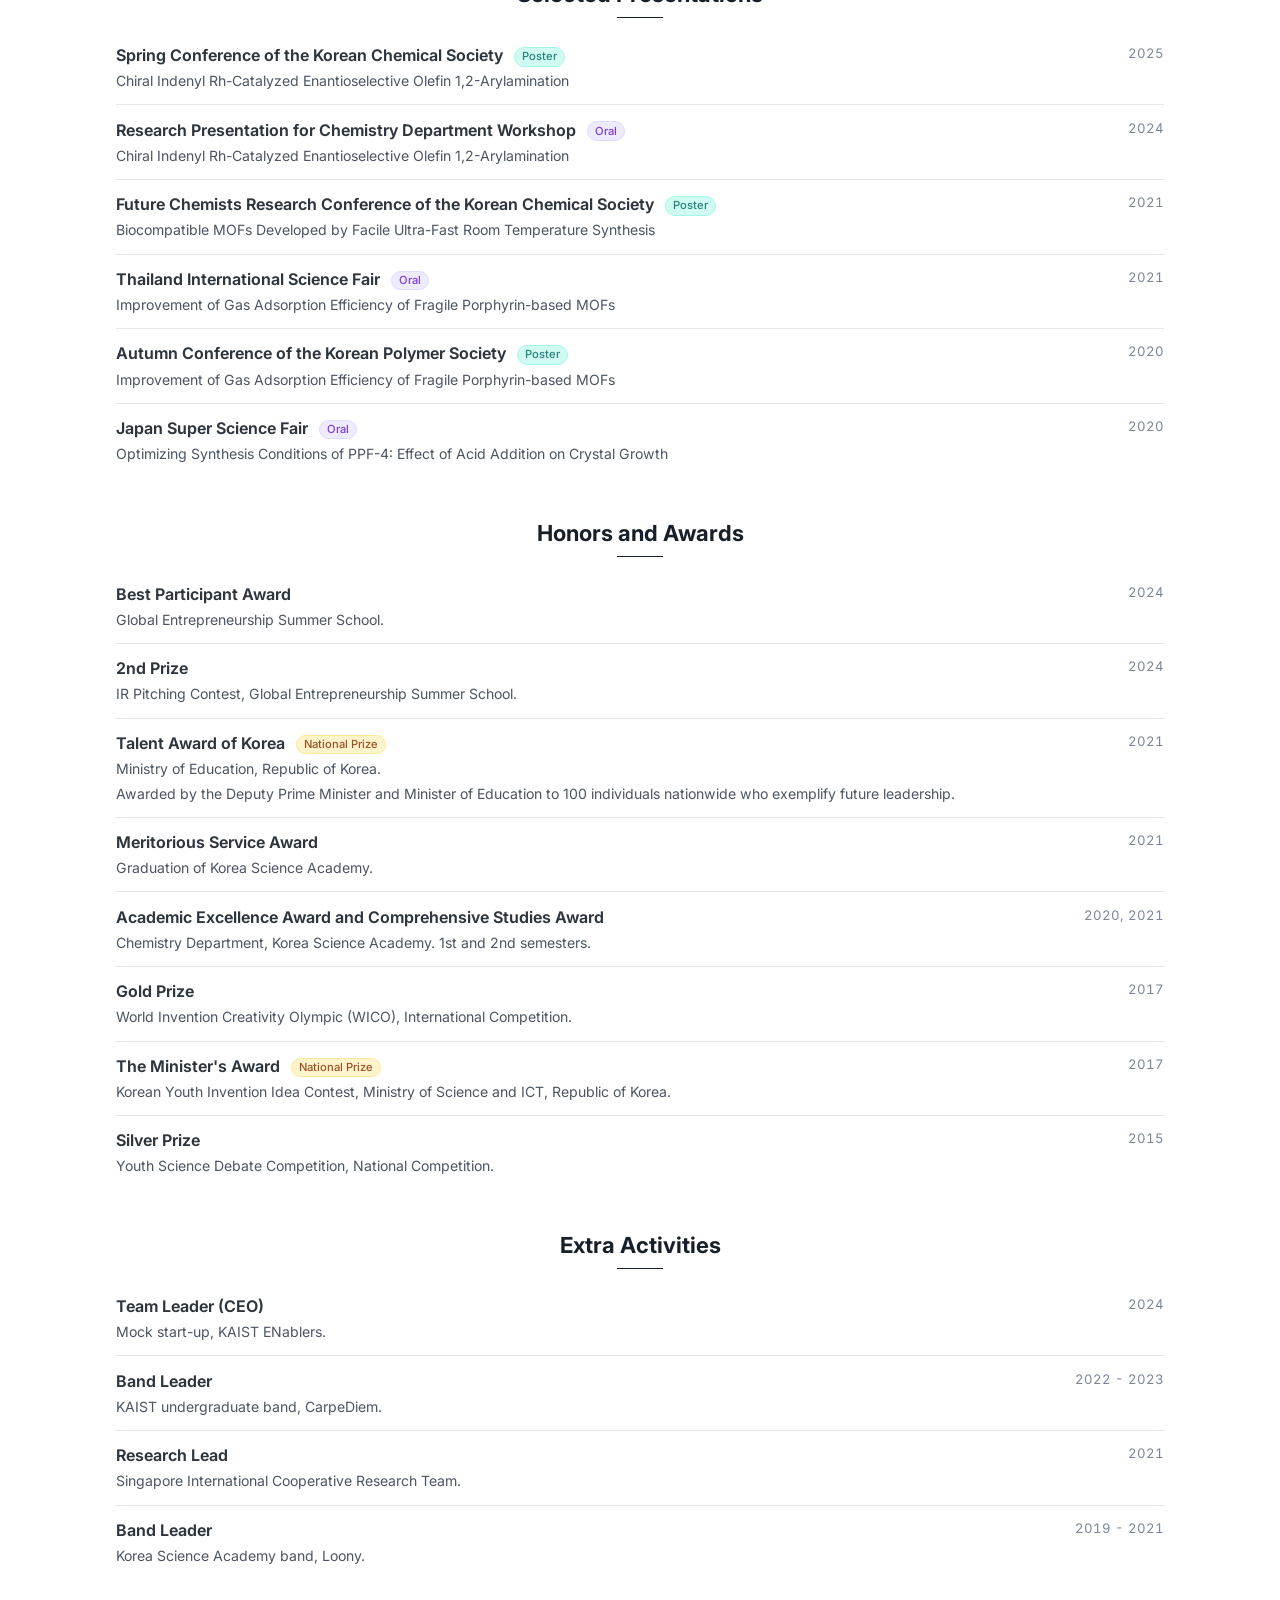
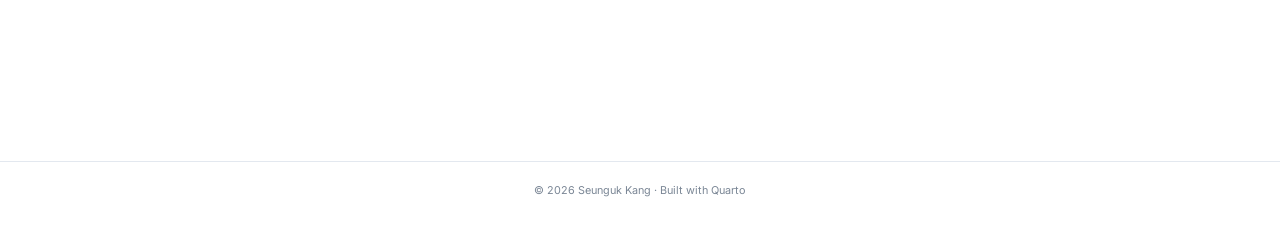
==== commit fde37e48: "deploy: 889b84f3944643a718a4611189d55f88c094ed5e" ====
--- a/index.html
+++ b/index.html
@@ -2,7 +2,7 @@
 <html xmlns="http://www.w3.org/1999/xhtml" lang="en" xml:lang="en"><head>
 
 <meta charset="utf-8">
-<meta name="generator" content="quarto-1.9.38">
+<meta name="generator" content="quarto-1.10.19">
 
 <meta name="viewport" content="width=device-width, initial-scale=1.0, user-scalable=yes">
 
@@ -12,10 +12,13 @@
 /* Default styles provided by pandoc.
 ** See https://pandoc.org/MANUAL.html#variables-for-html for config info.
 */
-code{white-space: pre-wrap;}
 span.smallcaps{font-variant: small-caps;}
-div.columns{display: flex; gap: min(4vw, 1.5em);}
-div.column{flex: auto; overflow-x: auto;}
+div.columns{display: flex; gap: 1.5em;}
+div.column{flex: auto;}
+@media screen {
+div.columns{gap: min(4vw, 1.5em);}
+div.column{overflow-x: auto;}
+}
 div.hanging-indent{margin-left: 1.5em; text-indent: -1.5em;}
 ul.task-list{list-style: none;}
 ul.task-list li input[type="checkbox"] {
@@ -40,14 +43,14 @@
 <script src="site_libs/quarto-html/tippy.umd.min.js"></script>
 <script src="site_libs/quarto-html/anchor.min.js"></script>
 <link href="site_libs/quarto-html/tippy.css" rel="stylesheet">
-<link href="site_libs/quarto-html/quarto-syntax-highlighting-d58168542e1b05ab509c510cbeb13b13.css" rel="stylesheet" class="quarto-color-scheme" id="quarto-text-highlighting-styles">
-<link href="site_libs/quarto-html/quarto-syntax-highlighting-dark-88e37a8f5ac5aee93fe4de4f1f74577c.css" rel="stylesheet" class="quarto-color-scheme quarto-color-alternate" id="quarto-text-highlighting-styles">
-<link href="site_libs/quarto-html/quarto-syntax-highlighting-d58168542e1b05ab509c510cbeb13b13.css" rel="stylesheet" class="quarto-color-scheme-extra" id="quarto-text-highlighting-styles">
+<link href="site_libs/quarto-html/quarto-syntax-highlighting-842b59a411228a47553837caccf5722c.css" rel="stylesheet" class="quarto-color-scheme" id="quarto-text-highlighting-styles">
+<link href="site_libs/quarto-html/quarto-syntax-highlighting-dark-43f9c5728a6ecd39305b58679907e2cb.css" rel="stylesheet" class="quarto-color-scheme quarto-color-alternate" id="quarto-text-highlighting-styles">
+<link href="site_libs/quarto-html/quarto-syntax-highlighting-842b59a411228a47553837caccf5722c.css" rel="stylesheet" class="quarto-color-scheme-extra" id="quarto-text-highlighting-styles">
 <script src="site_libs/bootstrap/bootstrap.min.js"></script>
 <link href="site_libs/bootstrap/bootstrap-icons.css" rel="stylesheet">
-<link href="site_libs/bootstrap/bootstrap-33638966ecaeba3908e6362509d6852e.min.css" rel="stylesheet" append-hash="true" class="quarto-color-scheme" id="quarto-bootstrap" data-mode="light">
-<link href="site_libs/bootstrap/bootstrap-dark-a7f1dbc5b086998eceddf4a8b9713c75.min.css" rel="stylesheet" append-hash="true" class="quarto-color-scheme quarto-color-alternate" id="quarto-bootstrap" data-mode="dark">
-<link href="site_libs/bootstrap/bootstrap-33638966ecaeba3908e6362509d6852e.min.css" rel="stylesheet" append-hash="true" class="quarto-color-scheme-extra" id="quarto-bootstrap" data-mode="light">
+<link href="site_libs/bootstrap/bootstrap-b7e4b086ee0577f861a8e88117e9f77f.min.css" rel="stylesheet" append-hash="true" class="quarto-color-scheme" id="quarto-bootstrap" data-mode="light">
+<link href="site_libs/bootstrap/bootstrap-dark-f4da29b06343679130fa6586a7cadd84.min.css" rel="stylesheet" append-hash="true" class="quarto-color-scheme quarto-color-alternate" id="quarto-bootstrap" data-mode="dark">
+<link href="site_libs/bootstrap/bootstrap-b7e4b086ee0577f861a8e88117e9f77f.min.css" rel="stylesheet" append-hash="true" class="quarto-color-scheme-extra" id="quarto-bootstrap" data-mode="light">
 <script id="quarto-search-options" type="application/json">{
   "location": "navbar",
   "copy-button": false,
@@ -337,6 +340,10 @@
       <p class="sk-profile-role">Researcher · AI &amp; Computational Chemistry</p>
       <div class="sk-profile-divider" aria-hidden="true"></div>
       <div class="sk-social-links">
+        <a class="sk-scholar-link" href="https://scholar.google.com/citations?user=_5y9eGkAAAAJ" target="_blank" rel="noopener" aria-label="Google Scholar profile">
+          <i class="bi bi-mortarboard" aria-hidden="true"></i>
+          Google Scholar
+        </a>
         <a href="https://github.com/seungukkang" target="_blank" rel="noopener" aria-label="GitHub profile">
           <i class="bi bi-github" aria-hidden="true"></i>
           GitHub
@@ -357,16 +364,13 @@
     </div>
     <div class="sk-about-copy">
       <p class="sk-about-intro">
-        Hi! I’m an undergraduate student in chemistry at KAIST, currently conducting research in <a class="sk-lab-link" href="https://wooyoun.kaist.ac.kr/" target="_blank" rel="noopener noreferrer">Prof. Woo Youn Kim’s group<span class="sk-link-icon" aria-hidden="true"></span><span class="visually-hidden"> website</span></a>.
+        I’m an undergraduate chemistry student at KAIST, conducting research in <a class="sk-lab-link" href="https://wooyoun.kaist.ac.kr/" target="_blank" rel="noopener noreferrer">Prof. Woo Youn Kim’s group<span class="sk-link-icon" aria-hidden="true"></span><span class="visually-hidden"> website</span></a>. My current work combines molecular generative modeling with nonequilibrium statistical mechanics to estimate free-energy differences for molecular conformational ensembles.
       </p>
       <p class="sk-about-intro">
-        Previously, I worked in <a class="sk-lab-link" href="https://baik-laboratory.com/" target="_blank" rel="noopener noreferrer">Prof. Mu-Hyun Baik’s group<span class="sk-link-icon" aria-hidden="true"></span><span class="visually-hidden"> website</span></a> on computational studies of organometallic catalysts and photochemical systems, using DFT calculations, QM/MM, and molecular dynamics.
+        My research experience spans experimental materials chemistry, computational reaction mechanisms, and molecular machine learning. Across these areas, I’m interested in how molecular structure, local environments, and physical constraints shape chemical behavior.
       </p>
       <p class="sk-about-intro">
-        Currently, I’m developing neural free energy estimation methods for molecular ensembles by combining molecular generative modeling with nonequilibrium work relations, including Jarzynski equality based sampling.
-      </p>
-      <p class="sk-about-intro">
-        In the long term, I hope to study biological challenges from a mechanistic, physics-grounded perspective. I’m especially interested in the molecular mechanisms underlying Alzheimer’s disease, including the dynamics of intrinsically disordered proteins.
+        In the long term, I hope to apply these approaches to biological problems, including the molecular mechanisms of Alzheimer’s disease and the dynamics of intrinsically disordered proteins.
       </p>
     </div>
   </div>
@@ -383,6 +387,7 @@
             <div>
               <h3 class="anchored">Korea Advanced Institute of Science and Technology (KAIST)</h3>
               <p class="sk-entry-role"><em>Bachelor of Science - Chemistry</em></p>
+              <p class="sk-entry-advisor">Expected graduation: February 2028</p>
             </div>
             <div class="sk-entry-meta">
               <span>Daejeon, Republic of Korea</span>
@@ -427,10 +432,20 @@
               <span>Dec. 2025 - Present</span>
             </div>
           </div>
+          <h4 class="sk-entry-subheading anchored">Neural Free-Energy Estimation for Molecular Ensembles</h4>
           <ul class="sk-entry-bullets">
-            <li>Developing a neural free energy estimator (NFEE) for estimating free energy differences of small-molecule ensembles using learned nonequilibrium generative paths.</li>
-            <li>Building AD-Agent, a mechanism-aware multi-agent framework for drug repurposing in Alzheimer’s disease.</li>
-            <li>Studied induced-fit antibody–antigen interaction modeling with a Riemannian Diffusion Bridge-based E(3)-equivariant generative framework.</li>
+            <li>Developing a free-energy estimation framework that uses a stochastic-interpolant model to propose transport paths between a harmonic reference and molecular Boltzmann distributions, with free-energy differences estimated from endpoint densities and forward–reverse path probabilities using Bennett acceptance ratio (BAR).</li>
+            <li>Adapted and retrained DiTMC for Boltzmann-weighted ensemble generation and built the main inference pipeline, including transport kernels, work calculations, reverse-start sampling, BAR estimation, and diagnostic analyses.</li>
+          </ul>
+          <h4 class="sk-entry-subheading anchored">Full-Atom Antibody Design with Antigen Flexibility</h4>
+          <ul class="sk-entry-bullets">
+            <li>Investigated full-atom antibody design accounting for antigen flexibility and induced fit with an E(3)-equivariant generative framework.</li>
+            <li>Designed and implemented auxiliary losses for atomic clashes and backbone and side-chain geometry, accounting for valid disulfide bonds; developed visualization and validation tools to assess structural accuracy and physical plausibility.</li>
+          </ul>
+          <h4 class="sk-entry-subheading anchored">AD-Agent: Mechanism-Aware Drug Repurposing for Alzheimer’s Disease</h4>
+          <ul class="sk-entry-bullets">
+            <li>Investigated mechanism-guided drug repurposing for Alzheimer’s disease using multi-agent reasoning.</li>
+            <li>Implemented OpenTargets retrieval functions to integrate mechanistic and clinical evidence with traceable sources.</li>
           </ul>
         </div>
       </article>
@@ -447,10 +462,17 @@
               <span>Jan. 2024 - Dec. 2025</span>
             </div>
           </div>
+          <h4 class="sk-entry-subheading anchored">Brønsted Acid-Assisted Solid-State [2+2] Photocycloaddition</h4>
+          <p class="sk-entry-advisor">Collaboration: Prof. Tehshik P. Yoon, University of Wisconsin–Madison</p>
           <ul class="sk-entry-bullets">
-            <li>Studied the mechanism of enantioselective amino-tetralin synthesis catalyzed by an indenyl-Rh complex.</li>
-            <li>Performed DFT benchmarking studies on substituent-dependent reactivity in relation to Hammett substituent constants.</li>
-            <li>Investigated the mechanism of a solid-state stereoselective [2+2] photocycloaddition.</li>
+            <li>Investigated how the local molecular environment and water influence selectivity and reactivity using DFT, molecular dynamics, and QM/MM calculations.</li>
+            <li>Applied explicit-environment modeling to reproduce the observed diastereoselectivity that conventional DFT solvation models could not capture. <a href="#photocycloaddition-manuscript">Manuscript in preparation.</a></li>
+          </ul>
+          <h4 class="sk-entry-subheading anchored">Enantioselective Olefin 1,2-Arylamination with Chiral Indenyl–Rh Catalysts</h4>
+          <p class="sk-entry-advisor">Collaboration: Prof. Simon B. Blakey, Emory University</p>
+          <ul class="sk-entry-bullets">
+            <li>Investigated indenyl effects and how N-protecting groups modulate nitrogen nucleophilicity and chemoselectivity between arylamination and aziridination using DFT calculations.</li>
+            <li>Proposed additional ligand controls, including saturated indenyl derivatives, to test the model of asymmetric orbital interactions underlying the indenyl effect. <a href="#arylamination-publication">Published in ACS Catalysis (2026).</a></li>
           </ul>
         </div>
       </article>
@@ -467,9 +489,11 @@
               <span>Jun. 2023 - Dec. 2023</span>
             </div>
           </div>
+          <h4 class="sk-entry-subheading anchored">Tunable Electrical Conductance Anisotropy in MOF–Polymer Composites</h4>
           <ul class="sk-entry-bullets">
-            <li>Studied tunable electrical conductivity anisotropy in a MOF-polymer composite using Cu<sub>3</sub>(HHTP)<sub>2</sub>.</li>
-            <li>Investigated the applications of MOF-polymer composites as selective gas sensors.</li>
+            <li>Synthesized oxidation-sensitive Cu<sub>3</sub>(HHTP)<sub>2</sub> and its derivatives, maintaining material quality and consistency for conductive MOF–polymer composites.</li>
+            <li>Optimized voltage conditions for electric-field alignment of MOFs in a polymer matrix while avoiding solvent evaporation and material shortage in the ITO film. <a href="#mof-publication">Published in Small (2024); featured on the front cover.</a></li>
+            <li>Also investigated MOF–polymer composites as selective gas sensors.</li>
           </ul>
         </div>
       </article>
@@ -486,14 +510,15 @@
               <span>Apr. 2019 - Dec. 2021</span>
             </div>
           </div>
+          <h4 class="sk-entry-subheading anchored">Activation and Adsorption Studies of MOFs and Zeolites</h4>
           <ul class="sk-entry-bullets">
             <li>Performed gas and ion exchange experiments on zeolite single crystals under high-vacuum conditions.</li>
-            <li>Developed protocols to successfully activate fragile porphyrin-based metal-organic frameworks to improve their gas adsorption capacity.</li>
+            <li>Developed mild activation protocols for fragile porphyrin-based metal-organic frameworks to improve gas adsorption.</li>
           </ul>
-          <p class="sk-entry-subheading">Singapore International Collaborative Research Program</p>
+          <h4 class="sk-entry-subheading anchored">Biocompatible Metal–Tartrate MOFs and Their Antibacterial Properties</h4>
+          <p class="sk-entry-advisor">Singapore International Collaborative Research Program · Team Leader</p>
           <ul class="sk-entry-bullets">
-            <li>Synthesized Zn-, Co-, and Ag-tartrate metal-organic frameworks and investigated their antibacterial properties.</li>
-            <li>Studied biocompatible metal-tartrate frameworks synthesized by the room-temperature rapid self-assembly method.</li>
+            <li>Synthesized Zn-, Co-, and Ag-tartrate MOFs through rapid room-temperature self-assembly and investigated their antibacterial properties.</li>
           </ul>
         </div>
       </article>
@@ -501,11 +526,23 @@
   </section>
 
   <section class="sk-about-section" id="publications">
-    <h2 class="anchored">Publications</h2>
+    <h2 class="anchored">Publications &amp; Manuscripts</h2>
     <div class="sk-publication-list">
-      <article class="sk-publication">
+      <article class="sk-publication" id="photocycloaddition-manuscript">
         <div>
           <div class="sk-publication-kicker">
+            <span class="sk-publication-number">[J3]</span>
+            <span class="sk-pub-type-badge pub-manuscript">Manuscript in preparation</span>
+          </div>
+          <p class="sk-publication-title">Mechanistic Origins of Selectivity in Brønsted Acid-Assisted Solid-State [2+2] Photocycloaddition.</p>
+          <p class="sk-publication-authors">Choi, H.; <strong>Kang, S.</strong>; Baik, M.-H.</p>
+        </div>
+      </article>
+
+      <article class="sk-publication" id="arylamination-publication">
+        <div>
+          <div class="sk-publication-kicker">
+            <span class="sk-publication-number">[J2]</span>
             <span class="sk-pub-type-badge pub-journal">Journal</span>
           </div>
           <p class="sk-publication-title">Enantioselective Olefin 1,2-Arylamination Catalyzed by a Planar Chiral Indenyl-Rhodium(III) Complex.</p>
@@ -518,14 +555,16 @@
         </div>
       </article>
 
-      <article class="sk-publication">
+      <article class="sk-publication" id="mof-publication">
         <div>
           <div class="sk-publication-kicker">
+            <span class="sk-publication-number">[J1]</span>
             <span class="sk-pub-type-badge pub-journal">Journal</span>
           </div>
           <p class="sk-publication-title">On-Demand Tunable Electrical Conductance Anisotropy in a MOF-Polymer Composite.</p>
           <p class="sk-publication-authors">Hong, T.; Lee, C.; Bak, Y.; Park, G.; Lee, H.; <strong>Kang, S.</strong>; Bae, T.-H.; Yoon, D. K.; Park, J. G.</p>
           <p class="sk-publication-venue"><em>Small</em> <strong>2024</strong>, 20(18), 2309469.</p>
+          <p class="sk-publication-venue"><em>Featured on the front cover.</em></p>
           <div class="sk-publication-links">
             <a href="https://doi.org/10.1002/smll.202309469" target="_blank" rel="noopener noreferrer">Link</a>
             <a href="https://onlinelibrary.wiley.com/doi/pdf/10.1002/smll.202309469" target="_blank" rel="noopener noreferrer">PDF</a>
--- a/site_libs/quarto-html/quarto-syntax-highlighting-842b59a411228a47553837caccf5722c.css
+++ b/site_libs/quarto-html/quarto-syntax-highlighting-842b59a411228a47553837caccf5722c.css
@@ -0,0 +1,210 @@
+/* quarto syntax highlight colors */
+:root {
+  --quarto-hl-al-color: #ff5555;
+  --quarto-hl-an-color: #6a737d;
+  --quarto-hl-at-color: #d73a49;
+  --quarto-hl-bn-color: #005cc5;
+  --quarto-hl-bu-color: #d73a49;
+  --quarto-hl-ch-color: #032f62;
+  --quarto-hl-co-color: #6a737d;
+  --quarto-hl-cv-color: #6a737d;
+  --quarto-hl-cn-color: #005cc5;
+  --quarto-hl-cf-color: #d73a49;
+  --quarto-hl-dt-color: #d73a49;
+  --quarto-hl-dv-color: #005cc5;
+  --quarto-hl-do-color: #6a737d;
+  --quarto-hl-er-color: #ff5555;
+  --quarto-hl-ex-color: #d73a49;
+  --quarto-hl-fl-color: #005cc5;
+  --quarto-hl-fu-color: #6f42c1;
+  --quarto-hl-im-color: #032f62;
+  --quarto-hl-in-color: #6a737d;
+  --quarto-hl-kw-color: #d73a49;
+  --quarto-hl-op-color: #24292e;
+  --quarto-hl-pp-color: #d73a49;
+  --quarto-hl-re-color: #6a737d;
+  --quarto-hl-sc-color: #005cc5;
+  --quarto-hl-ss-color: #032f62;
+  --quarto-hl-st-color: #032f62;
+  --quarto-hl-va-color: #e36209;
+  --quarto-hl-vs-color: #032f62;
+  --quarto-hl-wa-color: #ff5555;
+}
+
+/* other quarto variables */
+:root {
+  --quarto-font-monospace: "JetBrains Mono", "Fira Code", monospace;
+}
+
+/* syntax highlight based on Pandoc's rules */
+pre > code.sourceCode > span {
+  color: #24292e;
+}
+
+code.sourceCode > span {
+  color: #24292e;
+}
+
+div.sourceCode,
+div.sourceCode pre.sourceCode {
+  color: #24292e;
+}
+
+/* Normal */
+code span {
+  color: #24292e;
+}
+
+/* Alert */
+code span.al {
+  font-weight: bold;
+  color: #ff5555;
+}
+
+/* Annotation */
+code span.an {
+  color: #6a737d;
+}
+
+/* Attribute */
+code span.at {
+  color: #d73a49;
+}
+
+/* BaseN */
+code span.bn {
+  color: #005cc5;
+}
+
+/* BuiltIn */
+code span.bu {
+  color: #d73a49;
+}
+
+/* ControlFlow */
+code span.cf {
+  color: #d73a49;
+}
+
+/* Char */
+code span.ch {
+  color: #032f62;
+}
+
+/* Constant */
+code span.cn {
+  color: #005cc5;
+}
+
+/* Comment */
+code span.co {
+  color: #6a737d;
+}
+
+/* CommentVar */
+code span.cv {
+  color: #6a737d;
+}
+
+/* Documentation */
+code span.do {
+  color: #6a737d;
+}
+
+/* DataType */
+code span.dt {
+  color: #d73a49;
+}
+
+/* DecVal */
+code span.dv {
+  color: #005cc5;
+}
+
+/* Error */
+code span.er {
+  color: #ff5555;
+  text-decoration: underline;
+}
+
+/* Extension */
+code span.ex {
+  font-weight: bold;
+  color: #d73a49;
+}
+
+/* Float */
+code span.fl {
+  color: #005cc5;
+}
+
+/* Function */
+code span.fu {
+  color: #6f42c1;
+}
+
+/* Import */
+code span.im {
+  color: #032f62;
+}
+
+/* Information */
+code span.in {
+  color: #6a737d;
+}
+
+/* Keyword */
+code span.kw {
+  color: #d73a49;
+}
+
+/* Operator */
+code span.op {
+  color: #24292e;
+}
+
+/* Preprocessor */
+code span.pp {
+  color: #d73a49;
+}
+
+/* RegionMarker */
+code span.re {
+  color: #6a737d;
+}
+
+/* SpecialChar */
+code span.sc {
+  color: #005cc5;
+}
+
+/* SpecialString */
+code span.ss {
+  color: #032f62;
+}
+
+/* String */
+code span.st {
+  color: #032f62;
+}
+
+/* Variable */
+code span.va {
+  color: #e36209;
+}
+
+/* VerbatimString */
+code span.vs {
+  color: #032f62;
+}
+
+/* Warning */
+code span.wa {
+  color: #ff5555;
+}
+
+.prevent-inlining {
+  content: "</";
+}
+
+/*# sourceMappingURL=807a106572487ee4d3011c5fec2c3374.css.map */
--- a/site_libs/quarto-html/quarto-syntax-highlighting-dark-43f9c5728a6ecd39305b58679907e2cb.css
+++ b/site_libs/quarto-html/quarto-syntax-highlighting-dark-43f9c5728a6ecd39305b58679907e2cb.css
@@ -0,0 +1,210 @@
+/* quarto syntax highlight colors */
+:root {
+  --quarto-hl-al-color: #ff5555;
+  --quarto-hl-an-color: #6a737d;
+  --quarto-hl-at-color: #f97583;
+  --quarto-hl-bn-color: #79b8ff;
+  --quarto-hl-bu-color: #f97583;
+  --quarto-hl-ch-color: #9ecbff;
+  --quarto-hl-co-color: #6a737d;
+  --quarto-hl-cv-color: #6a737d;
+  --quarto-hl-cn-color: #79b8ff;
+  --quarto-hl-cf-color: #f97583;
+  --quarto-hl-dt-color: #f97583;
+  --quarto-hl-dv-color: #79b8ff;
+  --quarto-hl-do-color: #6a737d;
+  --quarto-hl-er-color: #ff5555;
+  --quarto-hl-ex-color: #f97583;
+  --quarto-hl-fl-color: #79b8ff;
+  --quarto-hl-fu-color: #b392f0;
+  --quarto-hl-im-color: #9ecbff;
+  --quarto-hl-in-color: #6a737d;
+  --quarto-hl-kw-color: #f97583;
+  --quarto-hl-op-color: #e1e4e8;
+  --quarto-hl-pp-color: #f97583;
+  --quarto-hl-re-color: #6a737d;
+  --quarto-hl-sc-color: #79b8ff;
+  --quarto-hl-ss-color: #9ecbff;
+  --quarto-hl-st-color: #9ecbff;
+  --quarto-hl-va-color: #ffab70;
+  --quarto-hl-vs-color: #9ecbff;
+  --quarto-hl-wa-color: #ff5555;
+}
+
+/* other quarto variables */
+:root {
+  --quarto-font-monospace: "JetBrains Mono", "Fira Code", monospace;
+}
+
+/* syntax highlight based on Pandoc's rules */
+pre > code.sourceCode > span {
+  color: #e1e4e8;
+}
+
+code.sourceCode > span {
+  color: #e1e4e8;
+}
+
+div.sourceCode,
+div.sourceCode pre.sourceCode {
+  color: #e1e4e8;
+}
+
+/* Normal */
+code span {
+  color: #e1e4e8;
+}
+
+/* Alert */
+code span.al {
+  font-weight: bold;
+  color: #ff5555;
+}
+
+/* Annotation */
+code span.an {
+  color: #6a737d;
+}
+
+/* Attribute */
+code span.at {
+  color: #f97583;
+}
+
+/* BaseN */
+code span.bn {
+  color: #79b8ff;
+}
+
+/* BuiltIn */
+code span.bu {
+  color: #f97583;
+}
+
+/* ControlFlow */
+code span.cf {
+  color: #f97583;
+}
+
+/* Char */
+code span.ch {
+  color: #9ecbff;
+}
+
+/* Constant */
+code span.cn {
+  color: #79b8ff;
+}
+
+/* Comment */
+code span.co {
+  color: #6a737d;
+}
+
+/* CommentVar */
+code span.cv {
+  color: #6a737d;
+}
+
+/* Documentation */
+code span.do {
+  color: #6a737d;
+}
+
+/* DataType */
+code span.dt {
+  color: #f97583;
+}
+
+/* DecVal */
+code span.dv {
+  color: #79b8ff;
+}
+
+/* Error */
+code span.er {
+  color: #ff5555;
+  text-decoration: underline;
+}
+
+/* Extension */
+code span.ex {
+  font-weight: bold;
+  color: #f97583;
+}
+
+/* Float */
+code span.fl {
+  color: #79b8ff;
+}
+
+/* Function */
+code span.fu {
+  color: #b392f0;
+}
+
+/* Import */
+code span.im {
+  color: #9ecbff;
+}
+
+/* Information */
+code span.in {
+  color: #6a737d;
+}
+
+/* Keyword */
+code span.kw {
+  color: #f97583;
+}
+
+/* Operator */
+code span.op {
+  color: #e1e4e8;
+}
+
+/* Preprocessor */
+code span.pp {
+  color: #f97583;
+}
+
+/* RegionMarker */
+code span.re {
+  color: #6a737d;
+}
+
+/* SpecialChar */
+code span.sc {
+  color: #79b8ff;
+}
+
+/* SpecialString */
+code span.ss {
+  color: #9ecbff;
+}
+
+/* String */
+code span.st {
+  color: #9ecbff;
+}
+
+/* Variable */
+code span.va {
+  color: #ffab70;
+}
+
+/* VerbatimString */
+code span.vs {
+  color: #9ecbff;
+}
+
+/* Warning */
+code span.wa {
+  color: #ff5555;
+}
+
+.prevent-inlining {
+  content: "</";
+}
+
+/*# sourceMappingURL=7fc126636e0a2270ae9208a6991d742f.css.map */
--- a/site_libs/quarto-html/quarto-syntax-highlighting-842b59a411228a47553837caccf5722c.css
+++ b/site_libs/quarto-html/quarto-syntax-highlighting-842b59a411228a47553837caccf5722c.css
@@ -0,0 +1,210 @@
+/* quarto syntax highlight colors */
+:root {
+  --quarto-hl-al-color: #ff5555;
+  --quarto-hl-an-color: #6a737d;
+  --quarto-hl-at-color: #d73a49;
+  --quarto-hl-bn-color: #005cc5;
+  --quarto-hl-bu-color: #d73a49;
+  --quarto-hl-ch-color: #032f62;
+  --quarto-hl-co-color: #6a737d;
+  --quarto-hl-cv-color: #6a737d;
+  --quarto-hl-cn-color: #005cc5;
+  --quarto-hl-cf-color: #d73a49;
+  --quarto-hl-dt-color: #d73a49;
+  --quarto-hl-dv-color: #005cc5;
+  --quarto-hl-do-color: #6a737d;
+  --quarto-hl-er-color: #ff5555;
+  --quarto-hl-ex-color: #d73a49;
+  --quarto-hl-fl-color: #005cc5;
+  --quarto-hl-fu-color: #6f42c1;
+  --quarto-hl-im-color: #032f62;
+  --quarto-hl-in-color: #6a737d;
+  --quarto-hl-kw-color: #d73a49;
+  --quarto-hl-op-color: #24292e;
+  --quarto-hl-pp-color: #d73a49;
+  --quarto-hl-re-color: #6a737d;
+  --quarto-hl-sc-color: #005cc5;
+  --quarto-hl-ss-color: #032f62;
+  --quarto-hl-st-color: #032f62;
+  --quarto-hl-va-color: #e36209;
+  --quarto-hl-vs-color: #032f62;
+  --quarto-hl-wa-color: #ff5555;
+}
+
+/* other quarto variables */
+:root {
+  --quarto-font-monospace: "JetBrains Mono", "Fira Code", monospace;
+}
+
+/* syntax highlight based on Pandoc's rules */
+pre > code.sourceCode > span {
+  color: #24292e;
+}
+
+code.sourceCode > span {
+  color: #24292e;
+}
+
+div.sourceCode,
+div.sourceCode pre.sourceCode {
+  color: #24292e;
+}
+
+/* Normal */
+code span {
+  color: #24292e;
+}
+
+/* Alert */
+code span.al {
+  font-weight: bold;
+  color: #ff5555;
+}
+
+/* Annotation */
+code span.an {
+  color: #6a737d;
+}
+
+/* Attribute */
+code span.at {
+  color: #d73a49;
+}
+
+/* BaseN */
+code span.bn {
+  color: #005cc5;
+}
+
+/* BuiltIn */
+code span.bu {
+  color: #d73a49;
+}
+
+/* ControlFlow */
+code span.cf {
+  color: #d73a49;
+}
+
+/* Char */
+code span.ch {
+  color: #032f62;
+}
+
+/* Constant */
+code span.cn {
+  color: #005cc5;
+}
+
+/* Comment */
+code span.co {
+  color: #6a737d;
+}
+
+/* CommentVar */
+code span.cv {
+  color: #6a737d;
+}
+
+/* Documentation */
+code span.do {
+  color: #6a737d;
+}
+
+/* DataType */
+code span.dt {
+  color: #d73a49;
+}
+
+/* DecVal */
+code span.dv {
+  color: #005cc5;
+}
+
+/* Error */
+code span.er {
+  color: #ff5555;
+  text-decoration: underline;
+}
+
+/* Extension */
+code span.ex {
+  font-weight: bold;
+  color: #d73a49;
+}
+
+/* Float */
+code span.fl {
+  color: #005cc5;
+}
+
+/* Function */
+code span.fu {
+  color: #6f42c1;
+}
+
+/* Import */
+code span.im {
+  color: #032f62;
+}
+
+/* Information */
+code span.in {
+  color: #6a737d;
+}
+
+/* Keyword */
+code span.kw {
+  color: #d73a49;
+}
+
+/* Operator */
+code span.op {
+  color: #24292e;
+}
+
+/* Preprocessor */
+code span.pp {
+  color: #d73a49;
+}
+
+/* RegionMarker */
+code span.re {
+  color: #6a737d;
+}
+
+/* SpecialChar */
+code span.sc {
+  color: #005cc5;
+}
+
+/* SpecialString */
+code span.ss {
+  color: #032f62;
+}
+
+/* String */
+code span.st {
+  color: #032f62;
+}
+
+/* Variable */
+code span.va {
+  color: #e36209;
+}
+
+/* VerbatimString */
+code span.vs {
+  color: #032f62;
+}
+
+/* Warning */
+code span.wa {
+  color: #ff5555;
+}
+
+.prevent-inlining {
+  content: "</";
+}
+
+/*# sourceMappingURL=807a106572487ee4d3011c5fec2c3374.css.map */
